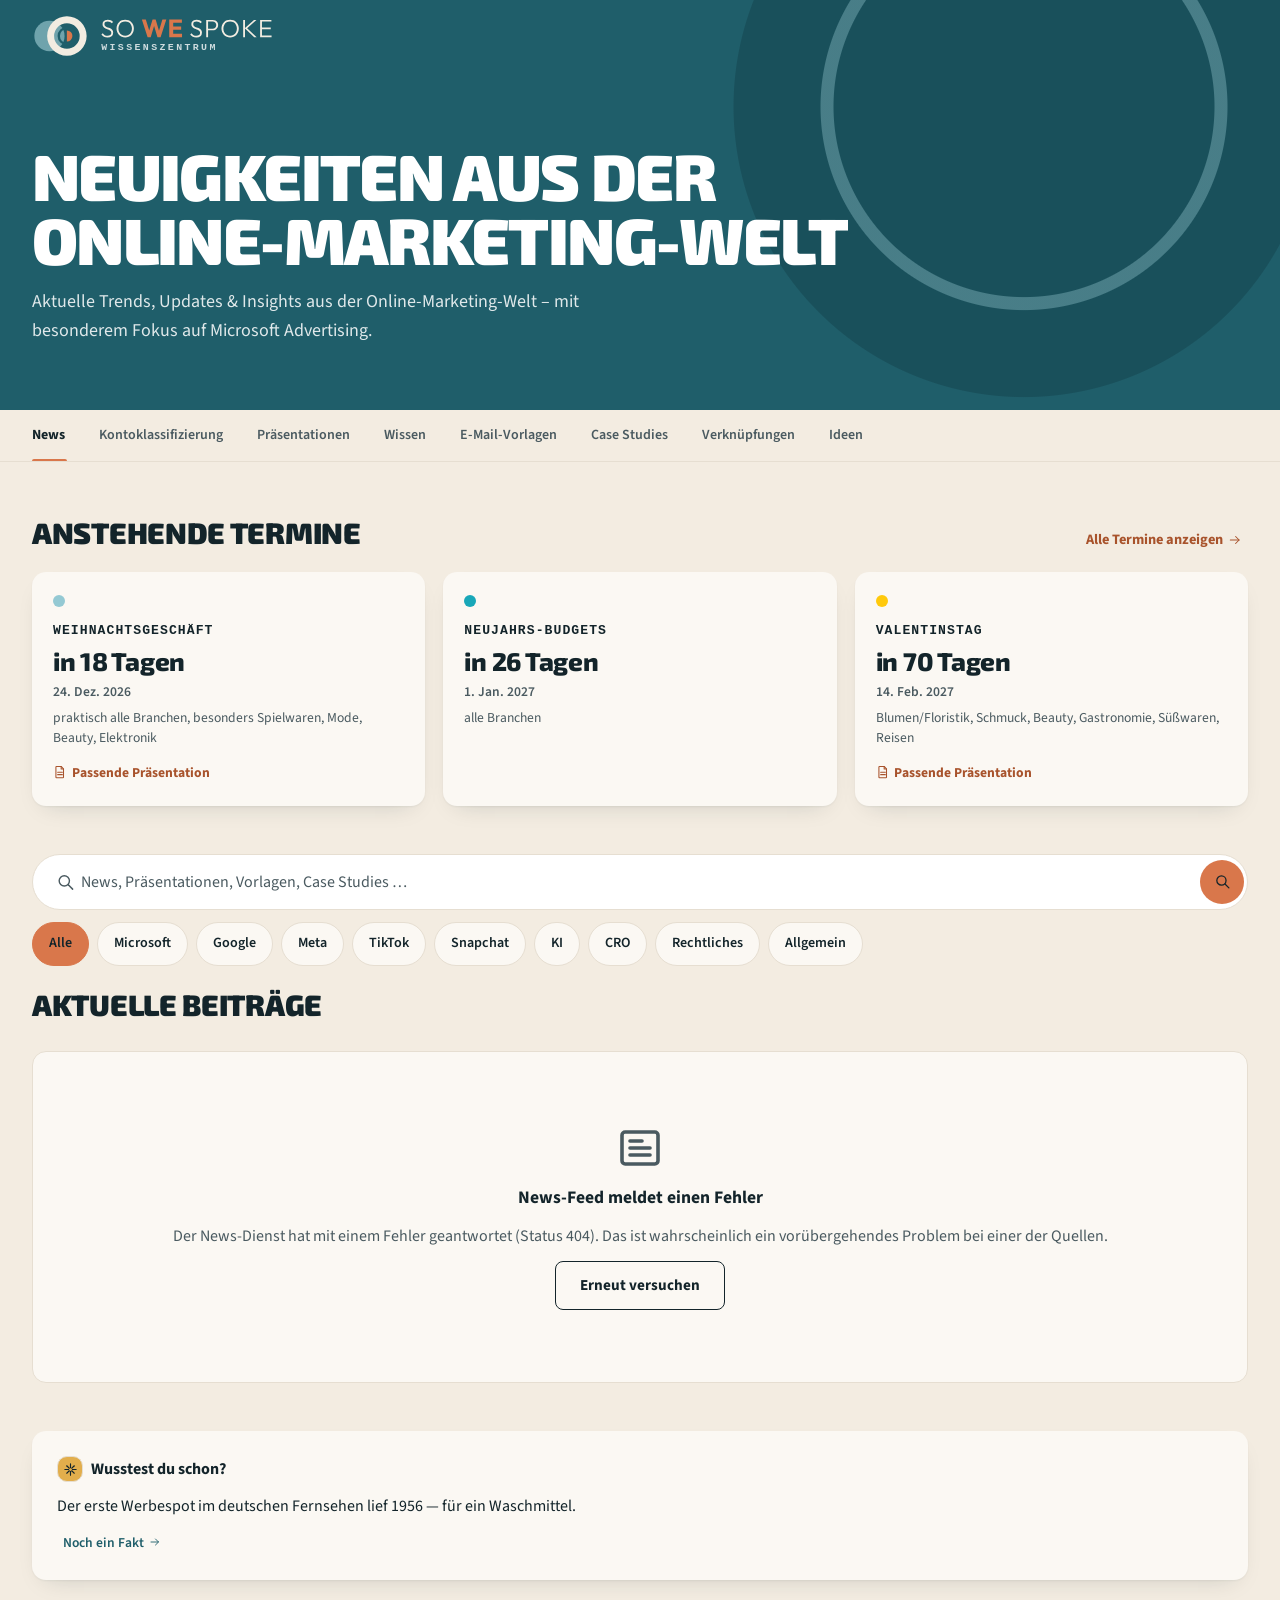
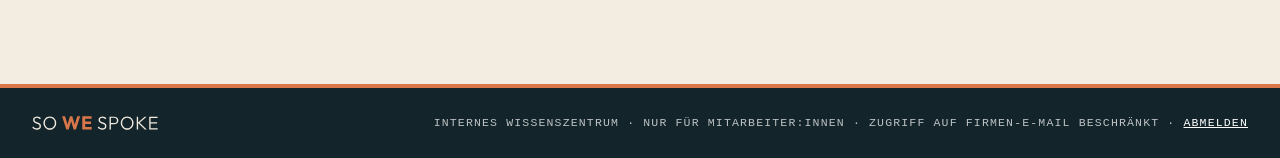
==== index.html @ 71aef180 "Präsentation: Holiday Ready (Webinar 27.10.2026, DACH/EMEA) Co-Authored-By: Claude Opus 5.5 <noreply" ====
<!doctype html>
<html lang="de">
<head>
<meta charset="utf-8" />
<meta name="viewport" content="width=device-width, initial-scale=1" />
<title>Sowespoke — Wissenszentrum</title>
<meta name="description" content="Internes Wissenszentrum für Online-Marketing-News, Microsoft-Präsentationen und E-Mail-Vorlagen." />
<meta name="robots" content="noindex, nofollow" />
<link rel="icon" type="image/svg+xml" href="assets/brand/favicon.svg" />
<link rel="apple-touch-icon" href="assets/brand/apple-touch-icon.png" />
<!-- ?v= erzwingt nach jedem Deploy frische CSS/JS-Dateien im Browser (2026-10-06); bei Änderungen hochzählen -->
<link rel="stylesheet" href="tokens.css?v=20261105-3" />
<link rel="stylesheet" href="assets/fonts/fonts.css?v=20261105-3" />
<link rel="stylesheet" href="styles.css?v=20261105-3" />
</head>
<body>

<a class="skip-link" href="#view">Zum Inhalt springen</a>

<header class="topbar">
  <div class="topbar__inner">
  <a class="topbar__brand" href="#/" aria-label="Sowespoke Wissenszentrum, zur Startseite">
    <!-- Neues Sowespoke-Logo (2026-11-05): Zeichen + Schriftzug, hell für das Petrol-Band -->
    <img class="topbar__mark" src="assets/brand/sowespoke-zeichen.svg" alt="" />
    <span class="topbar__wordmark">
      <img class="topbar__logo" src="assets/brand/sowespoke-schriftzug.svg" alt="So We Spoke" />
      <span class="topbar__title">Wissenszentrum</span>
    </span>
  </a>
  <div class="rail__profile topbar__profile" id="rail-profile"></div>
  </div>
</header>

<!-- SWS 2.0 (2026-10-06): waagerechte Bereichsnavigation wie die Unterleiste
     auf support-tiers.sws-alliance.com — ersetzt die linke Sidebar, damit der
     Inhalt mittig auf einer Spalte steht. Klassen bleiben rail__nav*, weil
     app.js (Icons, aktiver Punkt, Admin-Link, Untermenü) daran hängt. -->
<div class="subnav">
  <div class="subnav__inner">
    <!-- Menü gruppiert (2026-10-07): Hauptpunkte oben, Unterpunkte von
         "Wissen" und "E-Mail-Vorlagen" erscheinen als zweite Zeile
         (.subnav__children, von app.js renderNavChildren gefüllt). -->
    <nav class="rail__nav" aria-label="Hauptnavigation">
      <a href="#/" data-nav="news" aria-label="News" title="News"><span class="rail__nav-icon"></span><span class="rail__nav-label">News</span></a>
      <a href="#/kontoklassifizierung" data-nav="konditionen" aria-label="Kontoklassifizierung" title="Kontoklassifizierung"><span class="rail__nav-icon"></span><span class="rail__nav-label">Kontoklassifizierung</span></a>
      <a href="#/praesentationen" data-nav="praesentationen" aria-label="Präsentationen" title="Präsentationen"><span class="rail__nav-icon"></span><span class="rail__nav-label">Präsentationen</span></a>
      <a href="#/anleitungen" data-nav="wissen" aria-label="Wissen" title="Wissen"><span class="rail__nav-icon"></span><span class="rail__nav-label">Wissen</span></a>
      <a href="#/vorlagen" data-nav="vorlagen" aria-label="E-Mail-Vorlagen" title="E-Mail-Vorlagen"><span class="rail__nav-icon"></span><span class="rail__nav-label">E-Mail-Vorlagen</span></a>
      <a href="#/case-studies" data-nav="case-studies" aria-label="Case Studies" title="Case Studies"><span class="rail__nav-icon"></span><span class="rail__nav-label">Case Studies</span></a>
      <a href="#/microsoft-ads-kontopruefung" data-nav="microsoft-ads-kontopruefung" aria-label="Verknüpfungen" title="Verknüpfungen"><span class="rail__nav-icon"></span><span class="rail__nav-label">Verknüpfungen</span></a>
      <a href="#/ideen" data-nav="ideen" aria-label="Ideen" title="Ideen"><span class="rail__nav-icon"></span><span class="rail__nav-label">Ideen</span></a>
      <!-- Tickets vorerst ausgeblendet (2026-10-06); Seite #/tickets bleibt erreichbar. -->
      <a href="#/tickets" data-nav="tickets" aria-label="Tickets" title="Tickets" hidden><span class="rail__nav-icon"></span><span class="rail__nav-label">Tickets</span></a>
      <!-- Nur für Admins, per JS eingeblendet (rail-profile-IIFE). -->
      <a href="#/nutzer" data-nav="nutzer" aria-label="Nutzung" title="Nutzung" hidden><span class="rail__nav-icon"></span><span class="rail__nav-label">Nutzung</span></a>
    </nav>
    <nav class="subnav__children" id="subnav-children" aria-label="Unterbereiche" hidden></nav>
  </div>
</div>

<div class="shell">

  <div class="shell__main">
    <div class="page-bg" aria-hidden="true"></div>
    <main id="view" class="view" tabindex="-1"></main>
    <footer class="site-footer">
      <img class="site-footer__logo" src="assets/brand/sowespoke-schriftzug.svg" alt="So We Spoke" />
      <p>Internes Wissenszentrum · nur für Mitarbeiter:innen · Zugriff auf Firmen-E-Mail beschränkt · <a href="#" id="logout-link">Abmelden</a></p>
    </footer>
  </div>
</div>

<div id="mascot-root"></div>

<!-- Selbst gehostet (kein CDN, siehe CLAUDE.md-Prinzip), MIT-lizenziert.
     Nur für die Performance-Chart-Karte auf Case-Study-Detailseiten
     gebraucht, deshalb erst kurz vor app.js statt bei den Datendateien. -->
<script src="assets/vendor/chart.umd.min.js"></script>
<script src="data.js?v=20261105-3"></script>
<script src="presentations-data.js?v=20261105-3"></script>
<script src="case-studies-data.js?v=20261105-3"></script>
<script src="tickets-data.js?v=20261105-3"></script>
<script src="microsoft-requests-data.js?v=20261105-3"></script>
<script src="konditionen-data.js?v=20261105-3"></script>
<script src="calendar-events.js?v=20261105-3"></script>
<script src="fun-facts.js?v=20261105-3"></script>
<script src="kb-guides-data.js?v=20261105-3"></script>
<script src="icons.js?v=20261105-3"></script>
<script src="app.js?v=20261105-3"></script>
</body>
</html>
---- tokens.css ----
/* ==========================================================================
   Sowespoke — Marken-Tokens (Primitiv-Ebene, einziger Ort mit Hex-Literalen)

   SWS-2.0-Umstellung (2026-10-06): Quelle sind jetzt die CSS-Variablen der
   neuen SWS-Alliance-Plattform (https://partners.sws-alliance.com, live
   ausgelieferte Stylesheet-Datei, Variablen --magenta, --petrol, --gold,
   --ink, --mist, --line usw.) und das Deck "SWS 2.0 – Weil Wachstum
   gemeinsam mehr Spaß macht" (content/). Die Token-NAMEN dieser Datei
   bleiben bewusst gleich (--c-pink-500, --c-turquoise …), damit
   styles.css nicht umbenannt werden muss — nur die Werte folgen der
   neuen Marke. Hinter jedem Wert steht der Name der Quell-Variable.

   Einzige zulässige Ausnahme von "kein Hex außerhalb dieser Datei": die
   exportierte E-Mail-Signatur in app.js (renderMailGen → copyRichBtn),
   die im Gmail-Compose-Fenster ohne unser CSS läuft.
   ========================================================================== */

:root {
  /* -- Verifizierte Marken-Primitive (Live-Site-Presets) ----------------- */
  --c-pink-500:   #D40360; /* SWS --magenta */
  --c-yellow-500: #FFC000; /* SWS --gold */
  --c-green-500:  #18A7B8; /* SWS --tier-growth (Name "green" historisch) */
  --c-green-200:  #B1C5A4; /* --wp--preset--color--accent-4 */
  --c-ink:        #1A1E22; /* SWS --ink */
  --c-ink-60:     #4B5560; /* SWS --ink-soft */
  --c-ink-30:     #8A939C; /* SWS --faint */
  --c-paper:      #F4F8F9; /* SWS --mist (Seitengrund) */
  --c-surface:    #FFFFFF; /* SWS --paper */
  --c-turquoise:  #0092B0; /* SWS --petrol */
  --c-pink-700:   #9E0249; /* SWS --magenta-dark */
  --c-orange:     #FBAE40; /* SWS --orange */
  --c-muted:      #66707B; /* SWS --muted */
  --c-shadow:     #0F2832; /* Basis der SWS-Schatten (--shadow*, #0f2832 mit Alpha) */

  /* -- Abgeleitet, nicht als eigener Live-Preset bestätigt --------------- */
  /* green-500 erreicht auf Weiß nur ~3.6:1 Kontrast (< AA 4.5:1) — für
     Fließtext/Links um 20% abgedunkelt, exakt nach demselben Muster wie
     die bisherige --teal-text-Lösung. */
  --c-green-700:  #0D7C8A; /* SWS --tier-growth-ink */
  /* Dunkleres Gelb ausschließlich für Halbton-Textur-Punkte auf gelben
     Flächen (Schattierung, keine eigenständige Akzentfarbe). */
  --c-yellow-700: #C98A00;
  /* --c-yellow-700 selbst reicht als Text auf Weiß nicht (~2.9:1) — für
     Gelb-als-Fließtext (Kritik-Fund 2026-08-11, Tickets-Seite: "In
     Bearbeitung"/"Mittel" bei ~1.5:1 praktisch unlesbar) eine zweite,
     deutlich dunklere Stufe nach demselben Muster wie --c-green-700,
     ca. 5.3:1 auf Weiß. */
  --c-yellow-800: #856700;
  /* --c-turquoise (#00A6B2) selbst erreicht auf Weiß nur ~3.0:1 — zu wenig
     für Text/Initialen (Avatare), reicht aber für Flächen/Icons (3:1).
     Um 25% abgedunkelt nach demselben Muster wie --c-green-700 (~5.1:1 auf
     Weiß, rechnerisch abgeleitet, nicht als eigener Preset bestätigt). */
  --c-turquoise-700: #00697F; /* SWS --petrol-dark */
  /* Helle Tint-Varianten für großflächige, sehr dezente Farbwolken
     (page-bg-Hintergrundebene) — auf der Live-Seite nicht als eigener
     Preset vorhanden, daher rechnerisch aus dem verifizierten 500er-Wert
     abgeleitet (Mix mit Weiß), nicht selbst bestätigt. */
  --c-pink-100:   color-mix(in srgb, var(--c-pink-500) 15%, white);
  --c-yellow-100: color-mix(in srgb, var(--c-yellow-500) 20%, white);

  /* -- Interne UI-Tokens (aus dem bestehenden Projekt übernommen, KEINE
     Marken-Werte der Live-Site — Kategorie-/Status-Farben und Tint-Flächen
     dieses internen Tools, unverändert relozierte Werte) -------------- */
  --c-line:          #E3EAEC; /* SWS --line */
  /* Etwas dunklerer Ton speziell für gestrichelte Innentrenner in Karten
     (SoWeSpike-Spezifikation B8.5, 2026-09-07) — --c-line selbst bleibt für
     durchgezogene Ränder/Trennlinien reserviert, dieser Ton ist bewusst
     eine eigene, dunklere Stufe nur für den gestrichelten Fall. */
  --c-line-dashed:   #D6E0E3; /* SWS --line-strong */
  --c-pink-tint:     #FDE6F1;
  --c-green-tint:    #E3F2F5; /* helle Fläche aus SWS --tier-core #94c9d3 */
  --c-success:       #146B3A;
  --c-success-tint:  #DCF1E3;
  --c-warning:       #7A4A00;
  --c-warning-tint:  #FFF3D6;
  --c-cat-ai:        #5B3FB0;
  --c-cat-bid:       #146B3A;
  --c-cat-target:    #A5341A;
  --c-cat-creative:  #8F5C08;
  --c-cat-tracking:  #185F8C;

  /* -- Konturen/Schatten (SWS 2.0, 2026-10-06) ---------------------------
     Löst die Comic-Skala (2px/1.5px Ink-Kontur, harter Versatzschatten)
     ab. Namen bleiben, Werte folgen der SWS-Plattform: Haarlinien in
     --line statt schwarzer Konturen, weiche Schatten mit Versatz+Blur
     (SWS --shadow-card / --shadow-raised / --shadow). */
  --border-card: 1px solid var(--c-line);
  --border-tile: 1px solid var(--c-line-dashed);
  --shadow-comic:   0 1px 2px color-mix(in srgb, var(--c-shadow) 6%, transparent), 0 10px 26px color-mix(in srgb, var(--c-shadow) 5%, transparent);
  --shadow-comic-l: 0 18px 40px -18px color-mix(in srgb, var(--c-shadow) 28%, transparent);

  /* Markenverlauf + Ringmotiv (Login-Hero der SWS-Plattform, Deck-Titelfolien) */
  --grad-brand: linear-gradient(135deg, var(--c-pink-700) 0%, var(--c-pink-500) 42%, var(--c-turquoise) 100%);
  --radius-lg: 22px;
  /* Band der App-Seiten = SWS .st-hero (Petrol führt, Magenta rechts) */
  --grad-band: linear-gradient(135deg, var(--c-turquoise-700) 0%, var(--c-turquoise) 48%, var(--c-pink-500) 100%);
  --c-gold-soft:  #FFC90B; /* SWS --tier-strategic */
  --c-core:       #94C9D3; /* SWS --tier-core */

  /* -- SWS Tool Factory (2026-11-05, Nutzer-Screenshots Dashboard/Roadmap/
     Profil der Tool Factory). Werte aus den Screenshots abgelesen, nicht aus
     einem ausgelieferten Stylesheet verifiziert. Verwendet in der letzten
     Schicht von styles.css ("Tool-Factory-Stil"). ----------------------- */
  --c-tf-petrol:      #1F5E6A; /* Kopfband, Icon-Kacheln, "Open"-Buttons */
  --c-tf-petrol-deep: #19505B; /* großer Kreis im Band, Hover */
  --c-tf-petrol-tint: #E2ECEC; /* helle Petrol-Fläche (aktive Unterpunkte, Badges) */
  --c-tf-cream:       #F3ECE1; /* Seitengrund */
  --c-tf-card:        #FBF8F3; /* Kartenfläche */
  --c-tf-line:        #E6DED1; /* Haarlinien auf Creme */
  --c-tf-ink:         #13242A; /* Text, Fußzeile, dunkle Flächen */
  --c-tf-ink-60:      #4A5A60; /* Nebentext */
  /* Orange seit 2026-11-05 aus dem neuen Sowespoke-Logo ("WE", Halbkreis im
     Zeichen: #D9774B), ersetzt das aus dem Screenshot abgelesene #EF6A2E. */
  --c-tf-orange:      #D9774B; /* Flächen, Linien, große Schrift; auf Hell nur mit dunkler Schrift */
  --c-tf-orange-ink:  #A8532C; /* Orange als Fließtext auf Creme/Karte (~5:1) bzw. Fläche mit weißer Schrift */
  --c-tf-orange-tint: #FBEDE4; /* orange-ink darauf 4.7:1 */
  --c-tf-orange-light: #F2A983; /* Orange als Schrift auf Petrol (3.8:1, nur große Titel) */
  --c-tf-ring:        #6FA3AC; /* heller Petrol-Ton aus dem Logo-Zeichen */
  --c-tf-gold:        #E2AE4C; /* Linie unter aktivem Menüpunkt, Fußzeilen-Kante */
  --c-tf-gold-tint:   #F8EBCD;
}
---- assets/fonts/fonts.css ----
@font-face {
  font-family: "Source Sans 3";
  font-style: normal;
  font-weight: 200 900;
  font-display: swap;
  src: url("SourceSans3-Variable.woff2") format("woff2");
}

@font-face {
  font-family: "Exo 2";
  font-style: normal;
  font-weight: 100 900;
  font-display: swap;
  src: url("Exo2-Variable.woff2") format("woff2");
}
---- styles.css ----
/* ==========================================================================
   Sowespoke — internes Wissenszentrum
   Struktur angelehnt an ein ruhiges Editorial-Layout (Icon-Sidebar, Listen,
   Tabs, schlanke Seitenkarte). Marke: Magenta/Petrol/Gelb aus den echten
   Sowespoke-Präsentationen, sparsam dosiert — kein Flächenmuster, keine
   dicken Konturen. Siehe DESIGN.md für die volle Begründung.
   ========================================================================== */

:root {
  /* -- Farbe -------------------------------------------------------- */
  /* Marken-Token-Umstellung (2026-08-10) — Rohwerte kommen jetzt aus
     tokens.css (verifiziert von der echten Live-Seite sowespoke.com, siehe
     dort für Belege/Quellen). Diese Zeilen sind bewusst nur noch Aliase auf
     var(--c-*), damit keine Komponente in diesem File umgeschrieben werden
     muss — sie nutzen weiterhin die kurzen Rollen-Namen. */
  --ink: var(--c-ink);
  --ink-soft: var(--c-ink-60);
  --paper: var(--c-paper);
  --paper-raised: var(--c-surface);
  --line: var(--c-line);

  --accent: var(--c-pink-500);   /* Marken-Magenta/-Pink — einzige starke Akzentfarbe */
  --accent-tint: var(--c-pink-tint);
  --on-accent: var(--c-surface);

  --yellow: var(--c-yellow-500);
  --on-yellow: var(--ink); /* auf Gelb ausnahmslos dunkler Text, nie Weiß */
  --yellow-text: var(--c-yellow-800); /* dunklere Variante nur für Gelb als Fließtext (z. B. Status-/Prioritäts-Labels) — --yellow selbst bleibt für Flächen/Icons (nur 3:1 nötig) */
  /* Helle Gelb-Fläche, Pendant zu --accent-tint/--teal-tint (SoWeSpike-
     Spezifikation B2.3, 2026-09-07: Nav-Hover-Fläche). */
  --yellow-tint: var(--c-yellow-100);

  --teal: var(--c-green-500); /* Name "teal" historisch, Farbe ist jetzt das verifizierte Marken-Grün */
  --on-teal: var(--c-surface);
  --teal-text: var(--c-green-700); /* dunklere Variante nur für Fließtext/Links — WCAG-AA-sicher auf Weiß; --teal bleibt für Rahmen/Icons (nur 3:1 nötig) */

  /* Echtes Türkis (2026-08-14) — nicht zu verwechseln mit --teal oben, das
     trotz seines Namens Marken-Grün ist (historisch benannt, siehe dessen
     Kommentar). --turquoise ist die tatsächlich türkise Farbe aus dem
     Logo-Icon (tokens.css: --c-turquoise, Herkunft/Verifizierung dort). */
  --turquoise: var(--c-turquoise);
  --on-turquoise: var(--c-surface);
  --turquoise-text: var(--c-turquoise-700); /* dunklere Variante für weißen Text auf Türkis-Fläche (z. B. Avatare) — --turquoise selbst nur für Flächen/Icons (3:1 reicht) */

  --cat-ai: var(--c-cat-ai);
  --cat-bid: var(--c-cat-bid);
  --cat-target: var(--c-cat-target);
  --cat-creative: var(--c-cat-creative);
  --cat-tracking: var(--c-cat-tracking);

  --success: var(--c-success);
  --success-tint: var(--c-success-tint);
  --teal-tint: var(--c-green-tint); /* helle Grün-Fläche, Pendant zu --accent-tint */
  --warning: var(--c-warning);
  --warning-tint: var(--c-warning-tint);

  /* Semantische Alias-Tokens (Brief 2026-08-07) — zeigen auf dieselben
     Werte wie oben, damit Komponenten wahlweise die kurzen Marken-Namen
     oder die semantischen Rollen-Namen nutzen; keine zweite Palette. */
  --brand-primary: var(--accent);
  --brand-secondary: var(--teal);
  --brand-accent: var(--yellow);
  --background: var(--paper);
  --surface: var(--paper-raised);
  --surface-secondary: var(--paper);
  --text-primary: var(--ink);
  --text-secondary: var(--ink-soft);
  --border: var(--line);
  --hover: var(--paper);

  /* -- Typografie ----------------------------------------------------- */
  /* Neo Sans Pro (echte Headline-Schrift der Live-Seite) ist ein
     kommerzielles Monotype-Font — die Live-Seite hostet eigene, für sie
     lizenzierte Dateien, dieses Projekt hat dafür keine eigene Lizenz.
     Fallback auf Exo 2 (Google Fonts, SIL OFL, frei), Entscheidung siehe
     DESIGN.md-Eintrag "Marken-Token-Umstellung" (2026-08-10). Open Sans ist
     die echte, frei lizenzierte Fließtext-/UI-Schrift der Live-Seite. */
  --font-display: "Exo 2", "Segoe UI", system-ui, sans-serif;
  --font-body: "Source Sans 3", "Segoe UI", system-ui, sans-serif; /* SWS 2.0 (2026-10-06): Fließtextschrift der SWS-Plattform, löst Open Sans ab */

  /* -- Abstand / Radius / Schatten --------------------------------------- */
  --space-1: 0.25rem;
  --space-2: 0.5rem;
  --space-3: 0.75rem;
  --space-4: 1rem;
  --space-5: 1.5rem;
  --space-6: 2rem;
  --space-7: 3rem;
  --space-8: 4.5rem;

  --radius: 14px;
  --radius-sm: 10px;
  --radius-xs: 4px;
  --shadow: 0 1px 2px color-mix(in srgb, var(--c-ink) 4%, transparent), 0 8px 20px -10px color-mix(in srgb, var(--c-ink) 12%, transparent);
  --shadow-hover: 0 4px 10px color-mix(in srgb, var(--c-ink) 6%, transparent), 0 14px 28px -12px color-mix(in srgb, var(--c-ink) 16%, transparent);
}

/* -- Reset ----------------------------------------------------------- */
* { box-sizing: border-box; }
/* overflow-x:hidden lebt bewusst NUR auf html, nicht zusätzlich auf body
   (2026-09-02, echter Bug: Profil-Widget verschwand beim Scrollen der
   Hauptseite komplett aus dem Bild). Grund: setzt man overflow-x auf einer
   Achse und lässt die andere auf "visible", macht der Browser diese Achse
   automatisch zu "auto" (CSS-Spezifikations-Eigenheit) — mit der Regel auf
   BEIDEN Elementen bekamen html UND body je ein eigenes overflow-y:auto.
   body wurde dadurch zu einem eigenen (nie tatsächlich scrollenden)
   Scroll-Container, an dem ".rail"s position:sticky sich verankerte, obwohl
   die echte Seite auf html scrollte — die Sidebar folgte dem Scrollen
   dadurch überhaupt nicht mehr. Mit der Regel nur auf html gibt es nur noch
   einen echten Scroll-Container, sticky verankert sich korrekt daran. */
html { -webkit-text-size-adjust: 100%; overflow-x: hidden; }
body {
  margin: 0;
  color: var(--ink);
  font-family: var(--font-body);
  font-size: 16px;
  line-height: 1.55;
  -webkit-font-smoothing: antialiased;
}
/* Kurskorrektur (2026-08-07, spät): Korkwand-Hintergrund komplett entfernt
   (explizit nicht mehr gewünscht) — flaches, warmes Off-White für die
   gesamte Content-Fläche. Sitzt auf .shell__main (voller Flex-Bereich),
   NICHT auf .view (das per max-width auf lesbare Breite begrenzt ist) —
   sonst bleibt auf sehr breiten Screens ein weißer Streifen stehen. */
.shell__main {
  background-color: var(--paper);
}
img, svg { display: block; max-width: 100%; }
a { color: inherit; }
button { font: inherit; color: inherit; background: none; border: none; cursor: pointer; }
h1, h2, h3, p { margin: 0; }
ul { margin: 0; padding: 0; list-style: none; }
mark {
  /* Farbiger Text + Unterstreichung statt Pillen-Hintergrund (Mockup-
     Referenz 2026-08-07) — text-decoration statt Pseudo-Element, damit
     die Linie auch bei mehrzeilig umbrechenden Headlines korrekt pro
     Zeile mitläuft. */
  background: none;
  color: var(--accent);
  /* SWS 2.0 (2026-10-06): hervorgehobene Wörter nur in Magenta, ohne
     wellige Comic-Unterstreichung — wie "We built a team." im Deck. */
  text-decoration: none;
}

/* Gelb statt Magenta (SoWeSpike-Spezifikation B8.3/B10.1, 2026-09-07) —
   Tastatur-Fokus ist einer der sechs erlaubten Gelb-Einsätze, nicht länger
   Magenta. */
:focus-visible {
  outline: 3px solid var(--turquoise); /* SWS --focus: Petrol (2026-10-06) */
  outline-offset: 2px;
  border-radius: 4px;
}
.view:focus-visible { outline: none; }

.skip-link {
  position: absolute;
  top: -100%;
  left: var(--space-4);
  z-index: 100;
  background: var(--accent);
  color: var(--on-accent);
  font-weight: 700;
  padding: var(--space-3) var(--space-5);
  border-radius: var(--radius-sm);
  text-decoration: none;
  transition: top 150ms ease;
}
.skip-link:focus { top: var(--space-4); }

/* -- Shell / Sidebar --------------------------------------------------- */
.shell {
  display: flex;
  min-height: calc(100vh - var(--topbar-h));
  min-height: calc(100dvh - var(--topbar-h));
}
/* Weiße Kopfleiste (SWS 2.0, 2026-10-06, Nutzer-Wahl) — wie die Leiste der
   SWS-Plattform: Logo, Trennstrich, Bereichsname. Ersetzt die Logo-Kachel
   in der Sidebar. */
:root { --topbar-h: 60px; }
.topbar {
  position: sticky;
  top: 0;
  z-index: 30;
  height: var(--topbar-h);
  display: flex;
  align-items: center;
  padding-inline: var(--space-6);
  background: var(--c-surface);
  border-bottom: var(--border-card);
}
.topbar__brand { display: flex; align-items: center; gap: var(--space-4); text-decoration: none; color: var(--ink-soft); }
.topbar__logo { height: 34px; width: auto; }
.topbar__title {
  padding-left: var(--space-4);
  border-left: 1px solid var(--line);
  font-weight: 600;
  font-size: 0.95rem;
  line-height: 1.6;
}
.rail__logo { display: none; }

/* Beschriftete Sidebar (2026-08-07-Mockup) statt Icon-only-Leiste — nur
   für tatsächlich existierende Seiten, keine erfundenen Menüpunkte. Auf
   Mobile fällt sie zurück auf die schmale Icon-only-Form (s. Media Query). */
.rail {
  flex: none;
  width: 236px;
  display: flex;
  flex-direction: column;
  align-items: stretch;
  gap: var(--space-6);
  padding: var(--space-6) var(--space-4) var(--space-4);
  background: var(--paper-raised);
  /* Sidebar-Kante (SoWeSpike-Spezifikation B8.5, 2026-09-07) — Karten-Stufe
     der Konturstärken-Skala, siehe --border-card in tokens.css. */
  border-right: var(--border-card);
  position: sticky;
  top: var(--topbar-h);
  height: calc(100vh - var(--topbar-h));
  height: calc(100dvh - var(--topbar-h));
}
/* Logo-Badge (2026-09-04, Nutzer-Wunsch: "Logo im Menü auch in Magenta-
   Rahmen, weißes Logo benutzen") — Magenta-Fläche + Ink-Rahmen statt der
   vorherigen schlichten Trennlinie unter dem Logo, passend zur restlichen
   Comic-Panel-Sprache (Fläche = Farbe, Kontur = Ink). Braucht zwingend die
   weiße Logo-Variante (logo-sowespoke-vertical-white.png, aus der
   Original-Datei per Canvas-Alpha-Recolor erzeugt) — die farbige Original-
   Version (Türkis/Magenta auf Transparent) wäre auf Magenta unlesbar. */
.rail__logo {
  padding: var(--space-3) var(--space-4);
  margin-bottom: var(--space-1);
  width: auto;
  align-self: center;
  display: flex;
  justify-content: center;
  background: var(--grad-brand);
  box-shadow: var(--shadow-comic);
  border-radius: var(--radius);

}
.rail__logo img {
  width: 40px;
  height: 52px;
  object-fit: contain;
}
.rail__nav {
  display: flex;
  flex-direction: column;
  gap: var(--space-3);
  /* Nur die Nav-Liste scrollt intern (2026-09-02, Nutzer-Feedback per
     Screenshot: Profil-Widget verschwand beim Scrollen der ganzen Leiste
     nach unten aus dem Blick). Vorher hatte ".rail" selbst overflow-y:auto
     — bei kurzem Viewport oder aufgeklapptem Vorlagen-Untermenü wanderte
     dadurch auch das Profil unten aus dem sichtbaren Bereich. Jetzt bleiben
     Logo und Profil fix, nur die Links dazwischen scrollen. */
  flex: 1 1 auto;
  min-height: 0;
  overflow-y: auto;
}
.rail__nav a {
  position: relative;
  display: flex;
  align-items: center;
  gap: var(--space-3);
  width: 100%;
  height: 44px;
  padding: 0 var(--space-3);
  border-radius: var(--radius-sm);
  color: var(--ink-soft);
  font-size: 0.92rem;
  font-weight: 600;
  /* Bug-Fund (SoWeSpike-Spezifikation B1.2, 2026-09-07): kein Rahmenwerk
     hatte die Browser-Standard-Unterstreichung je zurückgesetzt — bei der
     Bildkompression von Screenshots kaum sichtbar, im echten Browser aber
     durchgehend aktiv. Unterstreichung bleibt ausschließlich dem
     Fließtext-Link vorbehalten (siehe .article-list li, Präsentationstext). */
  text-decoration: none;
  /* padding-left bewusst NICHT animiert (Layout-Eigenschaft, Detector-Fund) —
     der Wechsel passiert beim Routenwechsel, nicht als Hover-Effekt, braucht
     also keine Übergangsanimation. */
  transition: background-color 150ms ease, color 150ms ease;
}
.rail__nav-icon { flex: none; display: flex; }
.rail__nav-icon svg { width: 20px; height: 20px; }
.rail__nav-label { white-space: nowrap; overflow: hidden; text-overflow: ellipsis; }
/* Admin-only Nav-Link (2026-08-14, Nutzungsübersicht) wird per hidden-
   Attribut ein-/ausgeblendet — .rail__nav a setzt display:flex, ohne diese
   Zeile bliebe er trotz hidden sichtbar (gleicher Cascade-Fallstrick wie
   mehrfach am selben Tag bei .mailgen__field/.btn/.mailgen__gmail-send-row
   dokumentiert, hier präventiv vor dem ersten Einsatz behoben). */
.rail__nav a[hidden] { display: none; }
/* Hover-/Aktiv-Zustände (SoWeSpike-Spezifikation B2.3/B2.4, 2026-09-07) —
   Hover jetzt Gelb statt neutralem Papier-Ton, Aktiv jetzt mit 1,5px
   schwarzen Linien oben/unten + Blitz-Indikator statt schlichtem Balken
   (derselbe Pfad wie ICONS.flash, als Maske statt eigenem <svg>-Element,
   damit am Markup in app.js nichts geändert werden muss). */
.rail__nav a:hover { background: var(--c-paper); color: var(--ink); }
.rail__nav a[aria-current="page"] {
  background: var(--accent-tint);
  color: var(--accent);
  font-weight: 700;
  padding-left: calc(var(--space-3) + 17px);
}
.rail__nav a[aria-current="page"]::before {
  /* Blitz-Form statt schlichtem Balken — zusätzlicher Indikator neben der
     Farbe bleibt (Brief: "Do NOT rely only on color"). */
  content: "";
  position: absolute;
  left: var(--space-2);
  top: 50%;
  transform: translateY(-50%);
  width: 11px;
  height: 26px;
  background-color: var(--accent);
  mask-image: url("data:image/svg+xml,%3Csvg xmlns='http://www.w3.org/2000/svg' viewBox='0 0 24 24'%3E%3Cpath d='M12 0c.8 7 5 11.2 12 12-7 .8-11.2 5-12 12-.8-7-5-11.2-12-12 7-.8 11.2-5 12-12z'/%3E%3C/svg%3E");
  mask-size: contain;
  mask-repeat: no-repeat;
  mask-position: center;
  -webkit-mask-image: url("data:image/svg+xml,%3Csvg xmlns='http://www.w3.org/2000/svg' viewBox='0 0 24 24'%3E%3Cpath d='M12 0c.8 7 5 11.2 12 12-7 .8-11.2 5-12 12-.8-7-5-11.2-12-12 7-.8 11.2-5 12-12z'/%3E%3C/svg%3E");
  -webkit-mask-size: contain;
  -webkit-mask-repeat: no-repeat;
  -webkit-mask-position: center;
}

/* Aufklappbares Untermenü (2026-08-14) — .rail__nav-group-link erbt die
   Basis-Optik über den ".rail__nav a"-Nachfahren-Selektor oben automatisch
   mit, hier nur das Gruppen-Layout selbst (Link+Toggle nebeneinander,
   Untermenü als eigene Zeile darunter — flex-wrap statt Zusatz-Markup). */
.rail__nav-group { display: flex; flex-wrap: wrap; align-items: center; }
/* .rail__nav a { width: 100%; } hat höhere Spezifität (Element+Klasse)
   als eine einzelne Klasse — erster Versuch mit nur ".rail__nav-group-link"
   wurde deshalb überschrieben und ist trotzdem auf 100% geblieben (beim
   Testen selbst aufgefallen). ".rail__nav a.rail__nav-group-link" gleicht
   die Spezifität an, sonst beansprucht der Link die volle Gruppenbreite
   und der Toggle-Button rutscht auf eine neue Zeile statt daneben zu sitzen. */
.rail__nav a.rail__nav-group-link { flex: 1 1 auto; width: auto; min-width: 0; }
.rail__nav-toggle {
  flex: none;
  width: 32px;
  height: 32px;
  display: flex;
  align-items: center;
  justify-content: center;
  color: var(--ink-soft);
  border-radius: 50%;
  transition: background-color 150ms ease, color 150ms ease;
}
.rail__nav-toggle:hover { background: var(--paper); color: var(--ink); }
.rail__nav-toggle svg { width: 14px; height: 14px; transition: transform 200ms ease; }
.rail__nav-toggle[aria-expanded="true"] svg { transform: rotate(90deg); }
.rail__nav-sub {
  flex-basis: 100%;
  display: none;
  flex-direction: column;
  gap: var(--space-2);
  padding-left: var(--space-5);
  margin-top: var(--space-2);
}
.rail__nav-sub.is-expanded { display: flex; }
.rail__nav-sub a { height: 38px; font-size: 0.86rem; }
.rail__nav-sub a .rail__nav-icon svg { width: 16px; height: 16px; }

/* Profil-Bereich unten in der Sidebar (Referenz-Mockup) — nur E-Mail
   bekannt (Google liefert kein Name/Foto/Rolle), daher Avatar-Kreis mit
   Anfangsbuchstabe statt erfundenem Foto. Leer, bis /api/auth/me antwortet. */
.rail__profile {
  margin-top: auto;
  padding-top: var(--space-4);
  border-top: 1px solid var(--line);
  display: flex;
  align-items: center;
  gap: var(--space-2);
  min-height: 24px;
}
.rail__profile-avatar {
  flex: none;
  width: 32px;
  height: 32px;
  border-radius: 50%;
  background: var(--accent);
  color: var(--on-accent);
  display: flex;
  align-items: center;
  justify-content: center;
  font-weight: 700;
  font-size: 0.85rem;
}
.rail__profile-info {
  flex: 1;
  min-width: 0;
  display: flex;
  flex-direction: column;
  font-size: 0.78rem;
  line-height: 1.3;
}
.rail__profile-info strong {
  font-size: 0.78rem;
  font-weight: 600;
  overflow: hidden;
  text-overflow: ellipsis;
  white-space: nowrap;
}
.rail__profile-info span { color: var(--ink-soft); }
.rail__profile-chevron { flex: none; color: var(--ink-soft); transform: rotate(90deg); }
.rail__profile-chevron svg { width: 13px; height: 13px; }

.shell__main {
  flex: 1;
  min-width: 0;
  display: flex;
  flex-direction: column;
  /* Containing Block UND eigener Stacking-Context für .page-bg
     (position:absolute; z-index:-1, siehe unten) — position:relative
     allein erzeugt noch keinen neuen Stacking-Context (CSS2.1 Anhang E),
     dadurch würde das negative z-index von .page-bg hier "entweichen"
     und in einem weiter oben liegenden Kontext gegen fremde Geschwister
     (z. B. die position:sticky-Sidebar) verrechnet — Fund per
     Screenshot-Selbsttest: selbst 100%-deckendes Rot/Blau blieb komplett
     unsichtbar, bis dieses z-index ergänzt wurde. */
  position: relative;
  z-index: 0;
}

/* Seitenweite Hintergrundebene (2026-08-10) — löst die frühere Hero-Box
   ab (eigene Fläche/Rahmen/Schatten, siehe .hero-Kommentar). Rein
   dekorativ, erstes Kind von .shell__main, scrollt mit dem Content
   (KEIN position:fixed) und liegt hinter #view (z-index:-1). Randlos bis
   an die Sidebar und den rechten Fensterrand, da .shell__main selbst
   schon exakt diese Breite hat (kein zusätzlicher Gutter nötig). */
.page-bg {
  /* SWS 2.0 Band (Audit 2026-10-06, nach support-tiers.sws-alliance.com):
     randloser Verlaufsbalken mit HARTER Unterkante statt Auslauf ins Mist
     — der weiche Auslauf wirkte verwaschen und ließ Überschriften auf
     rosa Dunst stehen. --stage-h setzt app.js (syncStage) auf die
     Unterkante von Hero bzw. Detail-Titel, --stage-pad ist der Abstand
     darunter bis zur Kante. */
  position: absolute;
  inset-inline: 0;
  top: 0;
  height: calc(var(--stage-h, 0px) + var(--stage-pad));
  z-index: -1;
  pointer-events: none;
  overflow: hidden;
  background-color: var(--c-pink-500);
  background-image:
    radial-gradient(120% 140% at 78% 8%, rgba(255, 255, 255, 0.16), transparent 55%),
    radial-gradient(90% 90% at 12% 100%, color-mix(in srgb, var(--c-shadow) 18%, transparent), transparent 60%),
    var(--grad-band);
  display: none;
}
/* Ringe als eigene Ebene, nur rechts, zur Mitte hin ausgeblendet */
.page-bg::after {
  content: "";
  position: absolute;
  inset: 0;
  background: repeating-radial-gradient(circle at 82% 42%, rgba(255, 255, 255, 0.14) 0 1px, transparent 1.5px 36px);
  mask-image: radial-gradient(circle at 82% 42%, black 0%, transparent 62%);
  -webkit-mask-image: radial-gradient(circle at 82% 42%, black 0%, transparent 62%);
}
.shell__main.has-stage .page-bg { display: block; }
/* Texte, die direkt auf der Bühne stehen (Detailseiten ohne Hero) */
.has-stage .back-link,
.has-stage .back-link:hover,
.has-stage .detail > h1,
.has-stage .detail__meta .detail__date { color: var(--c-surface); }
.has-stage .back-link { opacity: 0.9; }
.has-stage .back-link:hover { opacity: 1; }
/* Nutzer:innen, die reduzierte Transparenz/Effekte bevorzugen: nur die
   flache Papier-Fläche, keine Farbwolken/kein Punktraster. */
@media (prefers-reduced-transparency: reduce) {
  .page-bg { background-image: var(--grad-brand); }
  .page-bg::after { display: none; } /* nur Verlauf, ohne Ringe/Lichter */
}

/* -- Layout ------------------------------------------------------------ */
.view {
  flex: 1;
  width: 100%;
  /* Fluid statt gestuft (2026-08-10, Master-Prompt Abschnitt 2 — "größtes
     Problem": toter Bereich rechts auf breiten Screens). Gemessener Fund
     per Screenshot-Selbsttest: bei 2560px blieben 916px/35.8 % der
     Viewport-Breite ungenutzt leer (bei 1920px bereits 14.4 %, an der
     eigenen 15 %-Grenze) — der feste Sprung bei genau 90rem sprang zudem
     abrupt von 68rem auf 88rem statt gleichmäßig mitzuwachsen. Ein
     einzelner clamp() ersetzt beide Fixwerte: wächst stetig mit der
     Viewport-Breite. Deckel bei 130rem (2080px) verhindert unangenehm
     lange Zeilen — greift rechnerisch erst ab ca. 2870px Viewport-Breite
     (4K/5K), bis dahin rein fluid über die vw-Formel, kalibriert auf < 15 %
     Leerraum bei 2560px (Master-Prompt-Vorgabe). Unterhalb der alten
     68rem-Marke ohne Wirkung, da width:100% den tatsächlichen Platz
     sowieso begrenzt. */
  max-width: clamp(68rem, 44rem + 48vw, 130rem);
  padding: var(--space-7) var(--space-6) var(--space-6);
}
@media (min-width: 90rem) {
  .layout-2col { grid-template-columns: minmax(0, 1fr) 23rem; }
  .hero__intro { max-width: 40rem; }
}

.site-footer {
  text-align: center;
  padding: var(--space-5);
  color: var(--ink-soft);
  font-size: 0.85rem;
}

/* -- Hero ---------------------------------------------------------- */
/* 2026-08-07 (Brief): Illustration schwebte vorher absolut positioniert
   frei im Raum und überlappte teils die Suche. Jetzt ein normales
   Flex-Kind, begrenzt in der Größe, unterstützt die Headline statt sie
   zu dominieren. Suche+Filter sind in .toolbar ausgelagert (Punkt 11). */
.hero {
  /* Comic-Panel-Redesign (2026-09-04, Nutzer-Mockup, Umfang "ganze Seite"):
     der Hero ist wieder eine echte Fläche — solides Magenta, dicke schwarze
     Kontur, Halbton-Punktmuster, weißer Text. Löst die 2026-08-10-Änderung
     ab, die den Hero bewusst zu einem randlosen Content-Container ohne
     eigene Fläche gemacht hatte (Begründung damals: .page-bg übernimmt die
     Textur seitenweit) — das neue Mockup verlangt ausdrücklich eine
     eigenständige, umrandete Panel-Fläche pro Hero statt einer diffusen
     Hintergrundebene. .page-bg bleibt für den Rest der Seite unverändert. */
  position: relative;
  overflow: hidden;
  display: flex;
  align-items: center;
  justify-content: space-between;
  gap: var(--space-7);
  flex-wrap: wrap;
  margin-bottom: var(--space-6);
  padding: var(--space-6) var(--space-6);
  /* SWS 2.0 (2026-10-06): Hero hat keine eigene Fläche mehr — er steht
     direkt auf der Verlaufs-Bühne (.page-bg), wie Text auf den Deck-Titelfolien. */
  background: none;
  border: 0;
  border-radius: 0;
  /* Schatten-Hierarchie (SoWeSpike-Spezifikation B8.4, 2026-09-07) — genau
     zwei Elemente site-weit tragen noch einen Schatten, als Werkzeug für
     Hierarchie statt Dekoration. Ebene 1 (härtester/größter Versatz) ist
     ausschließlich der Hero; jede andere Karte/jedes Panel hat jetzt gar
     keinen Schatten mehr. */
  box-shadow: none;
  color: var(--on-accent);
}
/* Halbton-Punktmuster, dieselbe Technik wie .page-bg (radial-gradient-
   Punktraster), hier hell auf Magenta statt dunkel auf Papier — auf ein
   Pseudo-Element statt direkt auf .hero, damit .hero__scene/.hero__intro
   in einem eigenen Stacking-Kontext sauber darüber liegen. */
.hero::before { content: none; } /* Ringe liegen jetzt auf .page-bg */
.hero > * { position: relative; z-index: 1; }
.hero, .hero--compact, .hero--connected { padding-inline: 0; }
/* Hervorhebung auf dem Verlauf: Magenta-auf-Magenta wäre unsichtbar —
   Weiß mit gerader Gold-Linie (SWS --gold), keine Wellenlinie. */
.hero mark {
  color: inherit;
  text-decoration: underline;
  text-decoration-color: var(--yellow);
  text-decoration-thickness: 0.09em;
  text-underline-offset: 0.14em;
}
/* Hero-Motiv: vierzackiger Stern im Ringsystem (Deck "SO WE SCALE"). Die
   Sterne funkeln einmal beim Laden, danach Ruhe; ohne Bewegung bei
   prefers-reduced-motion. */
.hero-spark__main { transform-origin: 120px 120px; animation: spark-in 900ms cubic-bezier(0.16, 1, 0.3, 1) both; }
.hero-spark__mini { transform-box: fill-box; transform-origin: center; animation: spark-in 700ms 250ms cubic-bezier(0.16, 1, 0.3, 1) both; }
@keyframes spark-in { from { opacity: 0; transform: scale(0.4) rotate(-30deg); } to { opacity: 1; transform: none; } }
@media (prefers-reduced-motion: reduce) { .hero-spark__main, .hero-spark__mini { animation: none; } }
.hero__illustration {
  position: relative;
  flex: none;
  /* Größe (2026-08-13, Nutzer-Vorgabe anhand des echten Megafon-Fotos):
     ca. 25% größer als die vorherige 250×254-Fassung. */
  width: 312px;
  height: 316px;
  pointer-events: none;
}
/* Neue, vom Nutzer gelieferte Illustration (2026-09-04, hero-megafon-v2.png)
   — flache Comic-Zeichnung statt des vorherigen Fotos, deshalb ohne die
   für das Foto gedachte Rotation/Verschiebung; sitzt bereits passend
   ausgerichtet im Bild. */
.hero__illustration svg { width: 100%; height: 100%; overflow: visible; }
.hero__illustration img {
  width: 100%;
  height: 100%;
  object-fit: contain;
}
.hero--compact { margin-bottom: var(--space-5); padding: var(--space-5); }
.hero--compact .hero__illustration { width: 210px; height: 213px; }

/* Verbundene Hero-Komposition (News-Seite, Kurskorrektur 2026-08-07):
   Sprechblase + Illustration wurden vorher als eigene Flex-Geschwister mit
   .hero (justify-content:space-between) über die volle Breite verteilt —
   dadurch wirkte die Bubble wie ein freistehendes Mittelelement und das
   Megafon wie an den Rand gedrängt. .hero__scene bündelt beide zu EINER
   Einheit, .hero--connected rückt Intro+Szene enger zusammen statt sie
   über die ganze Hero-Breite zu verteilen. Nur News nutzt diesen Modifier —
   andere Seiten behalten das bestehende Layout unverändert. */
.hero--connected {
  justify-content: flex-start;
  gap: var(--space-6);
  /* Vertikal gestrafft (P0-Fund 2026-08-10, weiter verdichtet 2026-09-02
     nach Mockup-Vorlage: "Suchleiste kürzer") — weniger Padding/Margin,
     damit Hero+Toolbar zusammen nicht mehr den ganzen ersten Bildschirm
     füllen. Eigene, in sich geschlossene Illustrationsgröße statt der
     .hero--compact-Kombination — zwei gestapelte Modifier-Klassen mit
     überschneidenden Eigenschaften hätten sich sonst rein über die
     Deklarationsreihenfolge gegenseitig überschrieben, kein robustes
     Muster (siehe DESIGN.md, wiederholt gefundene Spezifitätsfallen
     dieser Art in dieser Session). */
  padding: var(--space-4) var(--space-6);
  margin-bottom: var(--space-3);
}
/* Sprechblase entfernt + Megafon größer/schräg gestellt (2026-09-04,
   Nutzer-Feedback zum Comic-Panel-Redesign: "Sprechblase erstmal weg,
   Megafon größer, ein bisschen schräg, anders platziert"). Rotation +
   Versatz statt reiner Größenänderung, damit die Illustration wie
   hingeworfen/dynamisch wirkt statt nur größer zu sein. */
/* Weiter nach rechts gerückt (2026-09-07, Nutzer-Screenshot: "nicht gut
   platziert, ein bisschen nach rechts") — bei flex-start blieb rechts vom
   Megafon sichtbar Leerraum bis zum Hero-Rand, translateX von 4px auf 32px
   angehoben, um diesen Freiraum zu nutzen statt ihn ungenutzt zu lassen. */
.hero--connected .hero__illustration { width: 240px; height: 240px; transform: translateX(24px); }
/* Die vorherigen ::before/::after-Farbwolken (Teal-/Accent-Tint-Kreise)
   sind entfallen — dieselbe Funktion (weiche, großflächige Farbwolken)
   übernimmt jetzt .page-bg für die ganze Seite statt pro Hero-Instanz. */

/* .hero__eyebrow entfernt (2026-08-14) — die kleinen Eyebrow-Tags über den
   Hero-Headlines wurden site-weit aus dem Markup entfernt (Nutzer-Feedback:
   "auf allen seiten die kleineboxen bei den überschriften löschen"). */

/* .hero__scene/.hero__bubble (2026-09-04): Markup-Nutzung entfernt
   (Nutzer-Wunsch, "Sprechblase erstmal weg") — Regeln bleiben stehen,
   falls die Sprechblase später mit neuem Maskottchen-Material
   zurückkommt, sind aber aktuell ungenutzt. */
.hero__scene { position: relative; flex: none; display: flex; align-items: center; gap: 0; }
.hero__scene .hero__bubble { margin-right: -14px; z-index: 2; }
.hero__scene .hero__illustration { z-index: 1; }
/* "Live Updates"-Sticker + Stern-Doodle entfernt (2026-08-14, Nutzer-
   Feedback per Screenshot-Annotation: beide wirkten neben der jetzt
   fotorealistischen Megafon-Illustration "nicht wie eine große Ganze").
   Stern saß an .hero__intro::before, also site-weit auf jedem Hero, nicht
   nur News — bewusst konsequent überall entfernt statt nur auf einer
   Seite, sonst wäre die Uneinheitlichkeit nur verschoben worden. */
.hero__intro { position: relative; flex: 1 1 26rem; max-width: 38rem; animation: hero-in 420ms cubic-bezier(0.16, 1, 0.3, 1) both; }

/* Comic-Sprechblase als echtes HTML-Element statt SVG-Text (lesbar bei
   jeder Größe) — sitzt zwischen Intro-Text und Megafon-Illustration. */
.hero__bubble {
  position: relative;
  flex: none;
  max-width: 175px;
  background: var(--c-surface);
  color: var(--ink);
  border: var(--border-card);
  border-radius: var(--radius);
  padding: var(--space-3) var(--space-4);
  font-size: 0.92rem;
  font-weight: 700;
  line-height: 1.32;

  animation: hero-in 420ms cubic-bezier(0.16, 1, 0.3, 1) 80ms both;
}
.hero__bubble::after {
  content: "";
  position: absolute;
  right: -14px;
  top: 50%;
  transform: translateY(-50%);
  width: 0;
  height: 0;
  border-style: solid;
  border-width: 8px 0 8px 14px;
  border-color: transparent transparent transparent var(--ink);
}
.hero__bubble::before {
  content: "";
  position: absolute;
  right: -8.5px;
  top: 50%;
  transform: translateY(-50%);
  width: 0;
  height: 0;
  z-index: 1;
  border-style: solid;
  border-width: 6px 0 6px 10px;
  border-color: transparent transparent transparent var(--c-surface);
}

.hero__intro h1 {
  font-family: var(--font-display);
  font-weight: 800; /* SWS-Überschriften: Exo 2 ExtraBold */
  /* Verkleinert (Screenshot-Selbsttest 2026-08-10, kritischer P0-Fund:
     bei 4.2rem/2-zeiliger Headline war auf 1440×900 UND 390×844 kein
     einziger Artikel ohne Scrollen sichtbar — widerspricht dem
     Kernprinzip "schneller Zugriff". Deckel von 4.2rem auf 2.75rem. */
  font-size: clamp(2rem, 1.3rem + 2vw, 2.6rem);
  line-height: 1.1;
  letter-spacing: -0.015em;
  text-wrap: balance;
}
@keyframes hero-in {
  from { opacity: 0; transform: translateY(10px); }
  to { opacity: 1; transform: translateY(0); }
}
.hero__intro p {
  margin-top: var(--space-3);
  /* Weiß statt Grau (2026-09-04, Comic-Panel-Redesign) — der Fließtext
     steht jetzt auf solidem Magenta, --ink-soft (Grau) hätte darauf kaum
     noch Kontrast. Leicht transparentes Weiß statt reinem Weiß, damit sich
     Überschrift (voller Kontrast) und Absatztext optisch unterscheiden. */
  color: color-mix(in srgb, var(--on-accent) 88%, transparent);
  font-size: 1rem;
  max-width: 44ch;
}
/* <mark> ist site-weit magenta-auf-hell (siehe Basis-Regel oben) — auf dem
   jetzt selbst magenta-gefüllten Hero wäre das unsichtbar. Weißer Text +
   gelbe Wellenlinie statt magenta, wie im Nutzer-Mockup. */
.hero mark {
  color: var(--on-accent);
  text-decoration-color: var(--yellow);
}

/* -- Toolbar: Suche (volle Breite) + Filter-Chips darunter (Brief) ------- */
.toolbar {
  display: flex;
  flex-direction: column;
  gap: var(--space-3);
  margin-bottom: var(--space-4);
}
.toolbar .tabs { margin-bottom: 0; }
/* .toolbar__label entfernt (SoWeSpike-Spezifikation B4.1, 2026-09-07,
   "der Platzhalter trägt die Information allein") — auf allen fünf Seiten
   mit Toolbar-Suche entfernt (News + die vier "Was möchtest du finden?"-
   Instanzen), nicht nur bei der im Dokument genannten News-Suche, da
   dieselbe Redundanz überall gleich vorlag. */

/* -- Suche --------------------------------------------------------------- */
.search {
  position: relative;
  width: 100%;
}
.search input {
  width: 100%;
  font-family: var(--font-body);
  font-size: 1rem;
  /* Rechts Platz für den runden Such-Button lassen. */
  padding: var(--space-4) 4rem var(--space-4) var(--space-7);
  /* Comic-Panel-Redesign (2026-09-04) — siehe .side-card-Kommentar. */
  border: var(--border-card);
  border-radius: 999px;
  background: var(--paper-raised);
  color: var(--ink);

}
.search input::placeholder { color: var(--ink-soft); }
/* Bug-Fund (Nutzer-Screenshot 2026-08-10): ">" statt Nachfahren-Selektor
   — sonst trifft diese Regel auch das SVG im .search__submit-Button (der
   liegt ebenfalls unter .search), das dadurch Position UND Farbe des
   linken Präfix-Icons erbte statt zentriert/weiß im rosa Kreis zu sitzen. */
.search > svg {
  position: absolute;
  left: var(--space-5);
  top: 50%;
  transform: translateY(-50%);
  width: 19px;
  height: 19px;
  color: var(--ink-soft);
  pointer-events: none;
}
.search__submit {
  position: absolute;
  right: 4px;
  top: 50%;
  transform: translateY(-50%);
  width: 44px;
  height: 44px;
  display: flex;
  align-items: center;
  justify-content: center;
  border-radius: 50%;
  background: var(--accent);
  color: var(--on-accent);
  transition: transform 150ms ease, box-shadow 150ms ease;
}
.search__submit svg { width: 17px; height: 17px; }
.search__submit:hover { transform: translateY(-50%) scale(1.06); box-shadow: var(--shadow-hover); }

/* Inline-Ergebnis-Dropdown (2026-09-07, Nutzer-Wunsch: direkt ins
   Suchfeld eintippen statt in ein Vollbild-Fenster umgeleitet zu werden)
   — reuse von .cmdk-result/.cmdk-empty (siehe dort) für die einzelnen
   Zeilen, nur der äußere Rahmen ist neu: ein am Suchfeld verankertes
   Dropdown statt ein Vollbild-Overlay. */
.search-dropdown {
  position: absolute;
  top: calc(100% + var(--space-2));
  left: 0;
  right: 0;
  z-index: 45;
  background: var(--surface);
  border: var(--border-card);
  border-radius: var(--radius);
  box-shadow: var(--shadow-hover);
  max-height: 22rem;
  overflow-y: auto;
  padding: var(--space-2);
}
.search-dropdown[hidden] { display: none; }

/* -- Filter-Chips (Kurskorrektur 2026-08-07: Pills statt Underline-Tabs) */
.tabs {
  display: flex;
  gap: var(--space-2);
  overflow-x: auto;
  scrollbar-width: thin;
}
.tabs__item {
  flex: none;
  display: inline-flex;
  align-items: center;
  /* min-height statt nur Padding (UX-Pro-Audit 2026-08-11): 44px-
     Touch-Target-Minimum unabhängig von Font-Metriken garantiert, vorher
     landete die Pille bei ~40px. */
  min-height: 44px;
  padding: var(--space-2) var(--space-4);
  font-size: 0.88rem;
  font-weight: 500;
  /* Nur der aktive Filter soll kräftig wirken (Brief 2026-08-07) — inaktive
     Pills bewusst mit gedämpfter Textfarbe/dünnerem Gewicht. */
  color: var(--ink-soft);
  background: var(--paper-raised);
  /* Comic-Panel-Redesign (2026-09-04) — siehe .side-card-Kommentar. */
  border: var(--border-tile);
  border-radius: 999px;
  white-space: nowrap;
  transition: background-color 150ms ease, color 150ms ease;
}
.tabs__item:hover { color: var(--ink); }
.tabs__item.is-active { color: var(--on-accent); background: var(--accent); font-weight: 600; }
/* Zähler-Badge pro Tab (2026-08-11, delight-Fund: Anzahl pro Status auf
   einen Blick statt erst in den Stat-Kacheln nachschauen zu müssen) —
   inline statt gestapelt wie im Referenz-Beispiel, damit die bestehende
   44px-Pillenform auf allen anderen Tab-Leisten (News/Case Studies/…)
   unangetastet bleibt; nur Tickets übergibt diese Markup-Ergänzung. */
.tabs__item-count {
  display: inline-flex;
  align-items: center;
  justify-content: center;
  min-width: 20px;
  height: 20px;
  padding: 0 5px;
  margin-left: 0.5em;
  border-radius: 999px;
  font-size: 0.72rem;
  font-weight: 700;
  background: var(--paper);
  color: var(--ink-soft);
  /* SoWeSpike-Spezifikation B4.4/B10.5, 2026-09-07: Ziffern in Chips mit
     tabular-nums, damit die Chip-Breite beim Wechsel der Zahl nicht
     zittert. */
  font-variant-numeric: tabular-nums;
}
.tabs__item.is-active .tabs__item-count { background: var(--c-surface); color: var(--accent); }

/* -- Zweispalten-Layout --------------------------------------------------- */
.layout-2col {
  display: grid;
  grid-template-columns: minmax(0, 1fr) 20rem;
  gap: var(--space-7);
  align-items: start;
}
@media (max-width: 60rem) {
  .layout-2col { grid-template-columns: minmax(0, 1fr); }
}

/* News-Seite (2026-09-02): Hero+Toolbar+Feed als linke Grid-Spalte, damit
   .side-rail auf Höhe des Hero startet statt erst unter der Toolbar. */
.news-layout__main { min-width: 0; }

.feed__title {
  /* Klare Editorial-Überschrift statt Tesafilm-Pille — sah wie ein
     schwebender Button aus (Brief 2026-08-07, Punkt 12). */
  display: flex;
  align-items: center;
  gap: 0.6em;
  font-size: 1.2rem;
  font-weight: 700;
  margin-bottom: var(--space-5);
}
.feed__title--icon::before { display: none; }
.feed__title__count {
  font-size: 0.78rem;
  font-weight: 600;
  color: var(--accent);
  background: var(--accent-tint);
  padding: 0.25em 0.7em;
  border-radius: 999px;
}
.feed__title__icon {
  display: flex;
  align-items: center;
  justify-content: center;
  width: 28px;
  height: 28px;
  border-radius: var(--radius-sm);
  color: var(--c-surface);
  flex: none;
}
.feed__title__icon svg { width: 15px; height: 15px; }

.feed__notice {
  display: flex;
  align-items: center;
  gap: var(--space-2);
  font-size: 0.86rem;
  font-weight: 600;
  color: var(--warning);
  background: var(--warning-tint);
  padding: var(--space-3) var(--space-4);
  border-radius: var(--radius-sm);
  margin-bottom: var(--space-4);
}
.feed__notice svg { width: 14px; height: 14px; flex: none; }
/* Echter Systemstatus statt der bisherigen Marketing-Tagline im Hero
   (Kritik-Fund 2026-08-10) — zeigt, dass der Feed tatsächlich frisch ist,
   ruhig und beiläufig, kein Hervorheben. */
.feed__updated {
  display: flex;
  align-items: center;
  gap: var(--space-2);
  font-size: 0.8rem;
  color: var(--ink-soft);
  margin: calc(-1 * var(--space-3)) 0 var(--space-4);
}
.feed__updated svg { width: 13px; height: 13px; flex: none; color: var(--success); }
.feed__divider {
  grid-column: 1 / -1;
  font-size: 0.8rem;
  font-weight: 700;
  color: var(--ink-soft);
  text-transform: uppercase;
  letter-spacing: 0.04em;
  padding: var(--space-4) var(--space-1) var(--space-2);
}

/* -- Artikel-Liste: Karten-Raster --------------------------------------
   2026-08-07 (Nutzer-Brief nach Live-Test): das erste Case-Wall-Konzept
   (starke Rotation, Reißnagel auf jeder Karte) wirkte "messy" statt
   "handgemacht", und die Pins hatten keine erkennbare Bedeutung. Zurück
   zu geraden, exakt ausgerichteten Karten mit ruhigem Schatten + Rahmen;
   die Korkwand (.shell__main) bleibt als Atmosphäre im Hintergrund, ohne
   dass jede einzelne Karte den Pinnwand-Kitsch mitmacht. */
.article-list {
  display: grid;
  /* Größer/luftiger (Brief: "weniger Karten gleichzeitig, dafür bessere
     Lesbarkeit") — vorher 15.5rem, jetzt spürbar breitere Mindestbreite. */
  grid-template-columns: repeat(auto-fill, minmax(19rem, 1fr));
  gap: var(--space-6);
  align-items: stretch;
}
.article-list li:not(.feed__divider) {
  position: relative;
  background: var(--surface);
  /* Comic-Panel-Redesign (2026-09-04) — dicke schwarze Kontur statt des
     dünnen neutralen Rahmens, siehe .side-card-Kommentar. */
  border: var(--border-card);
  border-radius: var(--radius);

  transition: transform 160ms ease, box-shadow 160ms ease;
  height: 100%;
}
.card-badge {
  /* Comic-Sticker-Badge, gezielt eingesetzt (Brief: "nicht auf jeder
     Karte") — wiederverwendet die Sticker-Sprache von .flash (harter
     Versatz-Schatten, Drehung, Ink-Rand). */
  position: absolute;
  top: -10px;
  left: -8px;
  z-index: 2;
  padding: 0.3em 0.7em;
  font-size: 0.74rem;
  font-weight: 800;
  text-transform: uppercase;
  letter-spacing: 0.03em;
  border-radius: 999px;
  border: 0;
  box-shadow: var(--shadow-comic);
}
.card-badge--new { background: var(--accent); color: var(--on-accent); }
/* Erste News-Karte pro Kanal-Ansicht als "Im Fokus"-Karte (2026-09-04,
   Mockup-Vorgabe) — spannt beide Grid-Spalten, dezente Halbton-Ecke wie im
   Hero. NEU-Kennzeichnung nutzt seit B5.4 (s. u.) NICHT mehr .card-badge
   (den gedrehten Sticker, weiterhin für Präsentationen im Einsatz) —
   .row__badge-new stattdessen, s. Kommentar dort. */
.article-list__item--featured {
  grid-column: 1 / -1;
  overflow: hidden;
  /* Ebene 2 der Schatten-Hierarchie (SoWeSpike-Spezifikation B8.4,
     2026-09-07) — der hervorgehobene Beitrag ist eines von genau zwei
     Elementen site-weit, das noch einen Schatten trägt (die Basisregel
     .article-list li hat keinen mehr). */
  box-shadow: var(--shadow-comic);
}
/* Bug-Fund (2026-09-07, Nutzer-Screenshot: Daumen-Bewertungsbuttons gar
   nicht sichtbar) — NICHT spezifitätsbedingt (ein testweises Inline-
   height:auto änderte per Playwright-Check nichts an der berechneten
   Höhe): Grid-Stretch war die eigentliche Ursache. .article-list li hat
   align-items:stretch geerbt (Grid-Default), die Featured-Karte wird
   dadurch auf eine Zeilen-Kreuzgröße gestreckt, die sich zirkulär primär
   an .row (height:100%) orientiert — .row__rate (Daumen-Zeile, ein
   Geschwister-Element NACH .row) ragte dadurch unten aus der bereits
   "fertigen" Kartenhöhe heraus und wurde vom eigenen overflow:hidden
   (Halbton-Maske) abgeschnitten. Die Featured-Karte ist als einziges Item
   in ihrer eigenen Grid-Zeile (grid-column:1/-1) ohnehin nie auf
   Gleichlauf mit Nachbar-Karten angewiesen — align-self:start nimmt sie
   komplett aus dem Stretch-Verfahren heraus, Höhe richtet sich danach rein
   nach dem eigenen Inhalt (.row + .row__rate zusammen). */
.article-list li.article-list__item--featured { height: auto; align-self: start; }
.article-list__item--featured::after {
  content: "";
  position: absolute;
  inset: 0;
  z-index: 0;
  pointer-events: none;
  background: radial-gradient(circle at 100% 0%, color-mix(in srgb, var(--c-pink-500) 12%, transparent) 0, transparent 40%), radial-gradient(circle at 0% 100%, color-mix(in srgb, var(--c-turquoise) 10%, transparent) 0, transparent 35%);
}
.article-list__item--featured .row { position: relative; z-index: 1; }
/* Textgrößen nochmal angehoben + Icon zentriert statt oben ausgerichtet
   (2026-09-07, Nutzer-Screenshot: Text zu klein, Icon oben "nicht in der
   Mitte" — bei align-items:flex-start ragte das große 68px-Icon deutlich
   über die viel schmalere Meta-Zeile hinaus, wirkte gegen die erste Zeile
   verschoben statt zum Textblock zu gehören). */
.article-list__item--featured .row__title { font-size: 1.45rem; }
.article-list__item--featured .row__summary { font-size: 1.08rem; }
/* Eigenes Reihenlayout (Icon neben statt über dem Text) auf Desktop
   entfernt (SoWeSpike-Spezifikation B6.1, 2026-09-07) — hervorgehobene
   Karte teilt jetzt dieselbe Kopfzeile→Titel→Text→Fußzeile-Struktur wie
   jede Grid-Karte, unterscheidet sich nur noch über Schriftgröße
   (s. o.) und größere Icon-Kachel. */
@media (min-width: 768px) {
  .article-list__item--featured .row__thumb { width: 68px; height: 68px; }
  .article-list__item--featured .row__thumb svg { width: 32px; height: 32px; }
  .article-list__item--featured .row__thumb--brand svg { width: 40px; height: 40px; }
  .article-list__item--featured .row__summary { -webkit-line-clamp: 2; }
}
.article-list li:not(.feed__divider):hover, .article-list li:not(.feed__divider):focus-within {
  transform: translateY(-3px);
  box-shadow: var(--shadow-hover);
}
/* .row/.article-list ist ein SEITENÜBERGREIFENDES Komponentenpaar (auch
   Anfragen, Präsentationen, Vorlagen, Case Studies nutzen es unverändert
   mit ihrer bisherigen Meta-oben+Pfeil-unten-Struktur) — die Basisregeln
   hier bleiben deshalb bewusst wie vor der SoWeSpike-Spezifikation. Die
   News-spezifische Kopfzeile→Titel→Text→Fußzeile-Umstrukturierung
   (B5.1/B6.1/B6.2, 2026-09-07, "TITEL STEHT VOR DEN METADATEN") lebt
   stattdessen unten in einem auf .article-list--news verengten Block
   (s. dort), plus den drei ausschließlich von newsRow() erzeugten neuen
   Klassen .row__head/.row__badge-new/.row__head-lang/.row__open, die auf
   keiner anderen Seite vorkommen und deshalb ohne Scoping sicher sind. */
.row {
  display: flex;
  flex-direction: column;
  align-items: flex-start;
  gap: var(--space-2);
  height: 100%;
  /* Einheitlicher 24px-Innenabstand auf allen Seiten (Brief Punkt 15),
     unten etwas mehr Raum für den absolut positionierten Pfeil. */
  padding: var(--space-5) var(--space-5) calc(var(--space-5) + 22px);
  text-decoration: none;
  color: var(--ink);
  position: relative;
}
.row__head { display: flex; align-items: center; gap: var(--space-2); width: 100%; }
.row__thumb {
  flex: none;
  width: 52px;
  height: 52px;
  border-radius: var(--radius-sm);
  display: flex;
  align-items: center;
  justify-content: center;
  color: var(--c-surface);
  /* Sichtbareres Ben-Day-Punktraster — comic-typisches Halbton-Druckmuster,
     vorher zu blass, um als bewusstes Pop-Art-Element erkennbar zu sein. */
  /* SWS 2.0: weicher Glanzverlauf statt Halbtonpunkten */
  background-image: linear-gradient(150deg, rgba(255, 255, 255, 0.28), rgba(255, 255, 255, 0) 60%);
  transition: transform 200ms cubic-bezier(0.34, 1.56, 0.64, 1);
}
.row__thumb svg { width: 24px; height: 24px; position: relative; }
/* Marken-Logo-Variante (2026-09-02) für News-Zeilen mit bekannter Quelle —
   weißer Grund statt Farbfläche+Halbtonraster, damit die eigene Logo-Farbe
   sauber lesbar bleibt statt gegen eine zweite Fläche anzukämpfen. */
.row__thumb--brand { background-color: var(--c-surface); background-image: none; border: 1px solid var(--line); }
.row__thumb--brand svg { width: 30px; height: 30px; }
.row:hover .row__thumb { transform: scale(1.06) rotate(-3deg); }
/* Ersetzt auf der hervorgehobenen Karte den bisherigen doppelten
   "das ist neu/besonders"-Hinweis (B5.4, 2026-09-07: gedrehter
   .card-badge--new-Sticker UND .flash "Im Fokus" nebeneinander waren
   redundant) durch EIN Signal in der neuen Kopfzeile — flach statt
   Sticker, passend zur reduzierten Schatten-/Rahmen-Sprache der
   Spezifikation. Eigenständig von .card-badge (dem gedrehten Sticker mit
   Schatten, weiterhin für Präsentationen im Einsatz, s. dortiger
   Kommentar). */
.row__badge-new {
  display: inline-flex;
  align-items: center;
  flex: none;
  font-weight: 800;
  font-size: 0.7rem;
  text-transform: uppercase;
  letter-spacing: 0.03em;
  color: var(--on-accent);
  background: var(--accent);
  padding: 0.2em 0.6em;
  border-radius: 999px;
}
.row__head-lang { margin-left: auto; flex: none; }
.row__body { flex: 1; min-width: 0; width: 100%; padding-right: var(--space-6); }
/* Textgrößen angehoben (2026-09-04, Nutzer-Feedback: "Text ist zu klein
   für die Kachel") — Titel/Vorschau wirkten in den jetzt dick umrandeten
   Comic-Panel-Karten proportional zu klein für die verfügbare Fläche. */
.row__title {
  font-weight: 700;
  font-size: 1.18rem;
  margin-bottom: var(--space-1);
  /* Max. 2 Zeilen, dann Ellipsis — Karten bleiben gleich hoch, egal wie
     lang der Titel ist (Brief Punkt 15). */
  display: -webkit-box;
  -webkit-line-clamp: 2;
  -webkit-box-orient: vertical;
  overflow: hidden;
}
.row__summary {
  color: var(--ink-soft);
  font-size: 1.02rem;
  line-height: 1.5;
  max-width: 62ch;
  display: -webkit-box;
  -webkit-line-clamp: 3;
  -webkit-box-orient: vertical;
  overflow: hidden;
}
.row__meta {
  display: flex;
  align-items: center;
  gap: var(--space-3);
  font-size: 0.85rem;
  color: var(--ink-soft);
  margin-bottom: var(--space-1);
}
.row__cat { font-weight: 600; }
.row__arrow {
  position: absolute;
  right: var(--space-5);
  bottom: var(--space-5);
  color: var(--ink-soft);
  transition: transform 160ms ease, color 160ms ease;
}
.row__arrow svg { width: 18px; height: 18px; }
/* Nur von newsRow() erzeugt (Fußzeilen-Pendant zu .row__arrow, aber
   inline statt absolut positioniert — B5.3). */
.row__open {
  margin-left: auto;
  flex: none;
  display: inline-flex;
  align-items: center;
  gap: 0.3em;
  font-weight: 600;
  color: var(--ink-soft);
  transition: transform 160ms ease, color 160ms ease;
}
.row__open svg { width: 18px; height: 18px; }
.row:hover .row__title { color: var(--accent); }
.row:hover .row__arrow { color: var(--accent); transform: translateX(3px); }
.row:hover .row__open { color: var(--accent); transform: translateX(3px); }

/* News-spezifische Umstrukturierung (SoWeSpike-Spezifikation B5.1/B6.1/
   B6.2, 2026-09-07): verengt auf die News-Liste (Klasse am <ul> in
   renderNews()), damit Anfragen/Präsentationen/Vorlagen/Case-Studies ihr
   bestehendes Meta-oben+Pfeil-unten-Layout unangetastet behalten.
   .row__meta trägt hier die FUSSZEILE (Datum/Quelle/"Öffnen", per
   margin-top:auto an den Kartenboden gedrückt) statt der Meta-Zeile oben —
   derselbe Klassenname wie überall sonst, nur die Rolle verschiebt sich
   innerhalb dieses Scopes. */
.article-list--news .row {
  padding: var(--space-5);
  min-height: 232px; /* B6.2: gleiche Kartenhöhe unabhängig von Textlänge */
}
/* Bug-Fund (2026-09-07, Nutzer-Screenshot: bei kurzen Artikeln klaffte eine
   auffällige Leerfläche zwischen Text und Fußzeile) — .row__body erbte
   flex:1 aus der seitenübergreifenden Basisregel (dort nötig, damit der
   Text bei den ANDEREN Seiten die Breite neben dem Icon ausfüllt) und
   streckte sich dadurch hier auf die volle verbleibende Kartenhöhe, auch
   wenn Titel+Text viel kürzer waren. margin-top:auto auf .row__meta verstärkte
   denselben Effekt zusätzlich. Fußzeile jetzt mit festem statt an den
   Kartenboden gedrücktem Abstand direkt unter dem Text — bei ungleich
   hohen Karten in derselben Grid-Zeile bleibt die restliche Höhe (aus
   align-items:stretch, B6.2) jetzt unauffällig als Rand UNTER der
   Fußzeile statt als Lücke DAVOR. */
.article-list--news .row__body { padding-right: 0; flex: none; }
.article-list--news .row__meta {
  margin-bottom: 0;
  margin-top: var(--space-4);
  padding-top: var(--space-3);
  width: 100%;
  border-top: 1px dashed var(--c-line-dashed); /* B8.5, s. .side-card__list */
}

.row__rate {
  display: flex;
  align-items: center;
  justify-content: flex-end;
  gap: var(--space-2);
  padding: 0 var(--space-5) var(--space-5);
  margin-top: calc(-1 * var(--space-3));
}
.row__rate-btn {
  display: flex;
  align-items: center;
  justify-content: center;
  width: 44px;
  height: 44px;
  border-radius: var(--radius-sm);
  border: 1px solid var(--line);
  background: var(--paper);
  color: var(--ink-soft);
  transition: background-color 150ms ease, color 150ms ease, border-color 150ms ease;
}
.row__rate-btn svg { width: 17px; height: 17px; }
.row__rate-btn:hover:not(:disabled) { background: var(--paper-raised); color: var(--ink); }
.row__rate-btn.is-voted { background: var(--accent-tint); color: var(--accent); border-color: var(--accent); }
.row__rate-btn:disabled { cursor: default; }
.row__rate-btn:disabled:not(.is-voted) { opacity: 0.4; }
/* Kritik-Fund (P2): Bestätigung war rein visuell (Farbwechsel), kein
   Screenreader-Feedback. Ruhiger Fade statt Feier — eine Bewertung ist
   eine Routine-Handlung, soll sich "sicher angekommen" anfühlen, nicht
   gefeiert werden. */
.row__rate-status {
  font-size: 0.8rem;
  color: var(--ink-soft);
  opacity: 0;
  animation: rate-status-in 200ms ease 60ms both;
}
@keyframes rate-status-in {
  from { opacity: 0; transform: translateY(2px); }
  to { opacity: 1; transform: translateY(0); }
}

/* Kritik-Fund (2026-08-10, P1): 16 dauerhaft aktive Bewertungs-Buttons auf
   8 Karten konkurrierten mit dem eigentlichen Scan-Inhalt, bei jedem
   Besuch erneut. Auf Geräten mit echtem Hover nur bei Hover/Fokus
   einblenden; auf Touch (kein Hover) bleiben sie sichtbar, da dort keine
   Hover-Entdeckung möglich ist. Eine bereits abgegebene Bewertung bleibt
   in jedem Fall sichtbar (Systemstatus geht vor Aufräumen). */
@media (hover: hover) and (pointer: fine) {
  .row__rate {
    opacity: 0;
    transform: translateY(-3px);
    transition: opacity 150ms ease, transform 150ms ease;
  }
  li:hover .row__rate,
  li:focus-within .row__rate,
  .row__rate:has(.is-voted) {
    opacity: 1;
    transform: translateY(0);
  }
}

.flash {
  display: inline-flex;
  align-items: center;
  gap: 0.3em;
  font-weight: 700;
  font-size: 0.76rem;
  color: var(--on-yellow);
  background: var(--yellow);
  padding: 2px var(--space-2);
  border-radius: 999px;
  /* SWS 2.0: flache Gold-Pille (wie "Launch"-Badges im Deck), ohne Sticker-Schatten/Drehung. */
}
.flash svg { width: 12px; height: 12px; }
.flash--muted { background: var(--paper); color: var(--ink-soft); border: 1px solid var(--line); box-shadow: none; transform: none; }

/* -- Seitenkarte --------------------------------------------------------- */
.side-rail { display: flex; flex-direction: column; gap: var(--space-5); }
.side-card {
  position: relative;
  overflow: hidden;
  background: var(--paper-raised);
  border-radius: var(--radius);
  /* Comic-Panel-Redesign (2026-09-04, Nutzer-Mockup): schwarze Kontur statt
     der bisherigen Bunte-Rahmen-Regel (Rahmenfarbe = Komponenten-Typ) —
     siehe DESIGN.md, bewusste Ablösung dieses Prinzips auf ausdrücklichen
     Nutzer-Wunsch ("ganze Seite" im eckigen Comic-Stil). Farbe lebt jetzt in
     Flächen/Akzenten (Illustration, Badges), nicht mehr im Rahmen. */
  border: var(--border-card);

  padding: var(--space-5);
}
/* .side-card--plain (Ausnahme "randlose Anstehende-Termine-Karte") entfernt
   (2026-09-04, Nutzer-Wunsch: "Anstehende Termine soll auch schwarzen
   Rahmen haben") — die Karte nutzt jetzt wieder den normalen .side-card-
   Ink-Rahmen wie jede andere Seitenkarte, keine Ausnahme mehr nötig. */
.side-card__illustration, .info-box__illustration, .mailgen__illustration {
  position: absolute;
  top: 10px;
  right: 10px;
  width: 52px;
  height: 52px;
  pointer-events: none;
}
/* Seit 2026-08-14 echte PNGs statt SVG-Markup (siehe icons.js-Kommentar) —
   Quelldateien sind unterschiedlich beschnitten (Ringe eher breit, Blitz/
   Sterne eher hoch), object-fit:contain verhindert Verzerrung/Beschnitt
   innerhalb des festen 52×52-Rahmens. */
.side-card__illustration svg, .info-box__illustration svg, .mailgen__illustration svg { width: 100%; height: 100%; }
.side-card__illustration img, .info-box__illustration img, .mailgen__illustration img {
  width: 100%;
  height: 100%;
  object-fit: contain;
}
.side-card > *:not(.side-card__illustration) { position: relative; }
.side-card__icon {
  display: flex;
  align-items: center;
  justify-content: center;
  width: 34px;
  height: 34px;
  border-radius: var(--radius-sm);
  color: var(--c-surface);
  margin-bottom: var(--space-3);
}
.side-card__icon svg { width: 17px; height: 17px; }
.side-card h2, .side-card h3 {
  display: flex;
  align-items: center;
  gap: var(--space-2);
  font-size: 1rem;
  font-weight: 700;
  margin-bottom: var(--space-3);
}
/* Gelbe Icon-Kachel im Karten-Kopf (SoWeSpike-Spezifikation B7, 2026-09-07,
   nach Referenz-Mockup umgesetzt) — löst das vorher freistehende, magenta
   eingefärbte 18px-Icon direkt vor der Überschrift ab. Eigene Klasse statt
   Wiederverwendung von .side-card__icon (dem größeren, block-eigenen
   Kachel-Muster für "Passende Präsentation"/Ideen-Karten, mit
   margin-bottom für gestapeltes Icon-über-Text) — hier inline vor dem
   Text, kleiner, immer Gelb statt variabler Akzentfarbe. */
.side-card__head-icon {
  display: flex;
  align-items: center;
  justify-content: center;
  width: 26px;
  height: 26px;
  flex: none;
  border-radius: var(--radius-sm);
  background: var(--yellow);
  border: var(--border-tile);
}
.side-card__head-icon svg { width: 15px; height: 15px; color: var(--ink); }
/* Gestrichelter statt durchgezogener Innentrenner (SoWeSpike-Spezifikation
   B8.5, 2026-09-07, nach Referenz-Mockup) — --c-line-dashed war seit
   Phase 1 als eigener Token für genau diesen Fall definiert, aber noch
   nirgends tatsächlich angewendet; hier die erste echte Verwendung. */
.side-card__list li {
  padding: var(--space-3) 0;
  border-top: 1px dashed var(--c-line-dashed);
}
.side-card__list li:first-child { border-top: none; padding-top: 0; }
.side-card__list strong { display: block; font-size: 0.95rem; margin-bottom: 2px; }
.side-card__list p { color: var(--ink-soft); font-size: 0.88rem; }
.side-card__list li:has(.side-card__recent) { padding: 0; border-top: none; }
.side-card__recent {
  display: block;
  padding: var(--space-3) 0;
  border-top: 1px dashed var(--c-line-dashed);
  text-decoration: none;
  color: inherit;
}
.side-card__list li:first-child .side-card__recent { border-top: none; padding-top: 0; }
.side-card__recent:hover strong { color: var(--accent); }

/* Performance-Chart-Karte (2026-08-14, Case-Study-Detailseite). Hatte
   früher eine eigene türkise Rahmenfarbe (Bunte-Rahmen-Regel) — im Zuge
   des Comic-Panel-Redesigns (2026-09-04) auf dieselbe schwarze Kontur wie
   .side-card umgestellt, kein Sonderfall mehr nötig (keine der drei
   Komponenten hat mehr eine typgebundene Rahmenfarbe). */
.chart-card__head { margin-bottom: var(--space-3); }
.chart-card__hint { font-size: 0.82rem; color: var(--ink-soft); margin-top: var(--space-1); }
.chart-card__tabs { margin-top: var(--space-3); }
/* Zweite Farbe für die zweite gleichzeitig aktive Kennzahl (2026-08-14,
   Zwei-Kennzahlen-Vergleich) — überschreibt die generische
   .tabs__item.is-active-Regel (die dieser Tab-Leiste seit dem Umbau auf
   Toggle-Buttons gar nicht mehr zugewiesen wird) mit zwei eigenen
   Modifier-Klassen, damit am Tab selbst schon erkennbar ist, welche Farbe
   im Chart zu welcher Kennzahl gehört. */
.chart-card__tabs .tabs__item.chart-card__tab--1 { background: var(--accent); border-color: var(--accent); color: var(--on-accent); font-weight: 600; }
.chart-card__tabs .tabs__item.chart-card__tab--2 { background: var(--turquoise); border-color: var(--turquoise); color: var(--on-turquoise); font-weight: 600; }
.chart-card__callouts { display: flex; flex-wrap: wrap; gap: var(--space-2); margin-bottom: var(--space-4); }
.chart-card__callout {
  display: inline-flex;
  align-items: center;
  gap: 0.5em;
  padding: 0.35em 0.9em;
  border-radius: 999px;
  font-size: 0.82rem;
  font-weight: 700;
  color: var(--ink-soft);
  background: var(--paper);
}
/* Kleiner Farbpunkt vor dem Text (2026-08-14) — bindet das Callout optisch
   an seine Linie/seinen Tab, sonst wäre bei zwei gleichzeitig aktiven
   Kennzahlen unklar, welches Callout zu welcher Linie gehört (Farbe allein
   im Text wäre nicht barrierefrei genug, WCAG "color-not-only" — der Text
   selbst nennt die Kennzahl deshalb ohnehin schon beim Namen). */
.chart-card__callout::before {
  content: "";
  width: 8px;
  height: 8px;
  border-radius: 50%;
  background: var(--callout-swatch, var(--ink-soft));
  flex: none;
}
.chart-card__callout--good { color: var(--success); background: var(--success-tint); }
/* Chart.js braucht einen Elternrahmen mit EXPLIZITER Größe (responsive:true
   + maintainAspectRatio:false füllt den Elternrahmen, berechnet daraus aber
   nicht selbst eine Höhe) — ohne festes height hier würde der Canvas auf
   0px kollabieren. */
.chart-card__canvas-wrap { position: relative; height: 220px; }
.chart-card__note {
  display: flex;
  align-items: center;
  gap: 0.5em;
  margin-top: var(--space-4);
  font-size: 0.78rem;
  color: var(--ink-soft);
}
.chart-card__note svg { width: 14px; height: 14px; flex: none; color: var(--turquoise); }

/* Vormals ein Modal (siehe Git-Historie) — jetzt fest Bestandteil der
   Karte (2026-08-14, Nutzer-Wunsch: "nicht als Popup sondern mit
   einbauen"), deckt sich auch mit dem impeccable-Craft-Floor-Ban "A modal
   for a task that needs neither interruption nor protected focus". */
.chart-card__divider { height: 1px; background: var(--line); margin: var(--space-5) 0; }
.chart-card__section-title { font-size: 0.92rem; font-weight: 700; margin-bottom: var(--space-3); }
.chart-card__tiles {
  display: grid;
  grid-template-columns: repeat(auto-fit, minmax(9.5rem, 1fr));
  gap: var(--space-3);
  margin-bottom: var(--space-5);
}
.kpi-tile {
  padding: var(--space-4);
  background: var(--paper);
  border: var(--border-tile);
  border-radius: var(--radius-sm);
}
.kpi-tile__label { display: block; font-size: 0.78rem; font-weight: 700; color: var(--ink-soft); text-transform: uppercase; letter-spacing: 0.03em; margin-bottom: var(--space-2); }
.kpi-tile__value-row { display: flex; align-items: baseline; gap: var(--space-2); flex-wrap: wrap; }
.kpi-tile__value { font-size: 1.15rem; font-weight: 800; }
.kpi-tile__delta { font-size: 0.78rem; font-weight: 700; color: var(--ink-soft); }
.kpi-tile__delta--good { color: var(--success); }
.kpi-tile__delta--bad { color: var(--warning); }
.kpi-tile__hint { display: block; font-size: 0.76rem; color: var(--ink-soft); margin-top: var(--space-1); }
.chart-card__summary {
  padding-top: var(--space-4);
  border-top: 1px solid var(--line);
}
.chart-card__summary-head { display: flex; align-items: center; justify-content: space-between; gap: var(--space-3); margin-bottom: var(--space-2); }
.chart-card__summary-head h3 { font-size: 0.92rem; font-weight: 700; }
.chart-card__summary p { font-size: 0.9rem; line-height: 1.55; color: var(--ink); margin-bottom: var(--space-3); }
@media (max-width: 30rem) {
  .chart-card__tiles { grid-template-columns: repeat(2, minmax(0, 1fr)); }
}

.event-row { display: flex; flex-direction: column; gap: var(--space-2); }
.event-row__top {
  display: flex;
  align-items: center;
  justify-content: space-between;
  gap: var(--space-3);
}
.event-row__branches {
  font-size: 0.8rem;
  color: var(--ink-soft);
}
.event-row__link {
  display: flex;
  align-items: center;
  gap: 0.4em;
  font-size: 0.82rem;
  font-weight: 600;
  color: var(--accent);
  text-decoration: none;
  background: var(--accent-tint);
  padding: var(--space-2) var(--space-3);
  border-radius: var(--radius-sm);
}
.event-row__link svg { width: 14px; height: 14px; flex: none; }
.event-row__link:hover { text-decoration: underline; }
.event-row__days {
  flex: none;
  font-size: 0.8rem;
  font-weight: 700;
  color: var(--accent);
  background: var(--accent-tint);
  padding: 3px var(--space-2);
  border-radius: 999px;
  white-space: nowrap;
}
.card-grid {
  display: grid;
  grid-template-columns: repeat(auto-fill, minmax(18rem, 1fr));
  gap: var(--space-5);
  margin-bottom: var(--space-7);
}
.pre-line { white-space: pre-line; overflow-wrap: anywhere; color: var(--ink-soft); font-size: 0.94rem; }
/* Bug-Fund (Nutzer-Screenshot 2026-08-10): Best-Practices-Karten ohne
   Höhenbegrenzung sprengten das gleichmäßige Karten-Raster. Geklammert auf
   12 Zeilen, Button (nur bei tatsächlicher Kürzung, siehe wireBestPractice
   Cards) hebt die Klammer auf. */
.side-card__body {
  display: -webkit-box;
  -webkit-box-orient: vertical;
  -webkit-line-clamp: 12;
  overflow: hidden;
}
.side-card__body.is-expanded { display: block; overflow: visible; }
.side-card__expand {
  display: inline-flex;
  align-items: center;
  gap: 0.35em;
  margin-top: var(--space-3);
  font-size: 0.85rem;
  font-weight: 600;
  color: var(--accent);
}
.side-card__expand svg { width: 12px; height: 12px; transition: transform 160ms ease; }
.side-card__expand:hover svg { transform: translateX(2px); }

/* -- Leerzustand ----------------------------------------------------- */
/* Rahmen ergänzt (SoWeSpike-Spezifikation B9, 2026-09-07) — der Phase-1-
   Sweep, der den weichen Schein aller Karten/Panels gegen den einheitlichen
   Ink-Rahmen tauschte, hatte diesen Leer-Zustand übersehen: Ergebnis war
   ein randloses, gegenüber Hero/Suchfeld/Tabs sichtbar "unfertig" wirkendes
   Element (Nutzer-unabhängig per Playwright-Screenshot gefunden, nicht nur
   vermutet). */
.empty-state {
  background: var(--paper-raised);
  border-radius: var(--radius);
  border: var(--border-card);
  padding: var(--space-8) var(--space-5);
  text-align: center;
  color: var(--ink-soft);
  display: flex;
  flex-direction: column;
  align-items: center;
  gap: var(--space-3);
}
.empty-state svg { width: 48px; height: 48px; color: var(--ink-soft); }
.empty-state strong { color: var(--ink); font-size: 1.1rem; }

/* -- Detailseite ---------------------------------------------------------- */
.back-link {
  display: inline-flex;
  align-items: center;
  gap: var(--space-2);
  font-weight: 600;
  font-size: 0.92rem;
  text-decoration: none;
  color: var(--ink-soft);
  margin-bottom: var(--space-5);
}
.back-link svg { width: 16px; height: 16px; }
.back-link:hover { color: var(--ink); }

.detail__meta {
  display: flex;
  align-items: center;
  gap: var(--space-3);
  margin-bottom: var(--space-3);
}
.detail__date { color: var(--ink-soft); font-size: 0.85rem; }
.detail h1 {
  font-family: var(--font-display);
  font-weight: 700;
  font-size: clamp(1.6rem, 1.2rem + 1.6vw, 2.25rem);
  margin-bottom: var(--space-6);
}
.detail__body {
  display: grid;
  grid-template-columns: minmax(0, 1fr) minmax(0, 1.15fr);
  gap: var(--space-7);
}
@media (max-width: 60rem) {
  .detail__body { grid-template-columns: minmax(0, 1fr); }
}
.detail__main { display: flex; flex-direction: column; gap: var(--space-4); }
.detail__main > .btn { align-self: flex-start; }
.info-box__preview { max-width: none; white-space: pre-line; }
.detail__side { display: flex; flex-direction: column; gap: var(--space-4); }
/* .detail__summary/-text/-expand entfernt (2026-08-14) — der geklammerte
   Zusammenfassungs-Absatz auf der Präsentations-Detailseite wurde komplett
   gestrichen, siehe app.js-Kommentar bei wireDetailTabs. War ausschließlich
   dort verwendet (Case-Study-Detail nutzt einen ungestylten <p>). */
.detail__tab-panel > .btn { margin-top: var(--space-4); }

.chip {
  display: inline-flex;
  align-items: center;
  padding: 4px var(--space-3);
  border-radius: 999px;
  font-weight: 600;
  font-size: 0.78rem;
  color: var(--c-surface);
  white-space: nowrap;
}

.info-box {
  position: relative;
  overflow: hidden;
  background: var(--paper-raised);

  border-radius: var(--radius);
  /* Comic-Panel-Redesign (2026-09-04) — siehe .side-card-Kommentar. */
  border: var(--border-card);
  padding: var(--space-4) var(--space-5);
  margin-top: var(--space-2);
}
.info-box > *:not(.info-box__illustration) { position: relative; }
.info-box h2 { font-size: 0.95rem; font-weight: 700; margin-bottom: var(--space-3); }
/* Bug-Fund (2026-08-13, beim Umbau der Anfragen-Seite aufgefallen): der
   erste Absatz lief bei breiteren Boxen ohne Endloszeilenumbruch direkt
   unter die absolut positionierte Eck-Illustration statt vorher
   umzubrechen — vorbestehendes Problem, nicht durch den Seitenumbau
   verursacht, aber hier erstmals wirklich sichtbar geworden. */
.info-box > p:first-of-type { padding-right: 60px; }
.info-box ul { display: flex; flex-direction: column; gap: var(--space-2); }
.info-box li {
  font-size: 0.92rem;
  padding-left: 1.1em;
  position: relative;
}
/* Magenta-Aufzählungspunkt auf neutralen Ink-Ton umgestellt (SoWeSpike-
   Spezifikation B8.1, 2026-09-07: Magenta nur noch für Such-Button und
   aktiven Filter-Chip, nicht mehr für "klein und oft" verteilte Akzente
   wie bisher — löst die alte, in DESIGN.md dokumentierte Small-and-Often-
   Regel für diese Stelle ab). */
.info-box li::before {
  content: "";
  position: absolute;
  left: 0;
  top: 0.55em;
  width: 6px;
  height: 6px;
  border-radius: 50%;
  background: var(--ink-soft);
}
/* Ganze Karte klickbar (2026-08-11, Nutzer-Wunsch) — .info-box ist hier
   ein <a>, nicht mehr nur Container um einen separaten Button (der
   sichtbare "Button" ist jetzt ein rein optischer <span>, sonst
   verschachtelte Links). Rahmenfarbe bleibt Teal (Bunte-Rahmen-Regel:
   Farbe hängt am Komponenten-Typ, nicht am Hover-Zustand). */
.info-box--link { display: block; text-decoration: none; color: inherit; transition: transform 160ms ease, box-shadow 160ms ease; }
.info-box--link:hover {
  transform: translateY(-3px);
  box-shadow: var(--shadow-hover), 0 14px 32px -14px color-mix(in srgb, var(--teal) 60%, transparent);
}
.info-box--link:hover .btn--primary { box-shadow: var(--shadow-hover); }

/* -- Präsentations-PDF-Viewer (2026-08-11, Nutzer-Wunsch) ---------------
   Selbst gehosteter PDF.js-Viewer (assets/pdfjs/, kein externes CDN),
   damit Präsentationen direkt im Browserfenster lesbar sind — ohne
   Download und ohne Browser-Extension. Ink-Rahmen (2026-09-04) wie jeder
   andere Container-Typ, siehe Ink-Rahmen-Regel. */
.pdf-viewer {
  border: var(--border-card);
  border-radius: var(--radius);

  overflow: hidden;
  background: var(--paper-raised);
}
.pdf-viewer__bar {
  display: flex;
  align-items: center;
  justify-content: space-between;
  gap: var(--space-3);
  padding: var(--space-3) var(--space-4);
  border-bottom: 1px solid var(--line);
  background: var(--paper);
}
.pdf-viewer__label {
  display: inline-flex;
  align-items: center;
  gap: 0.5em;
  font-weight: 700;
  font-size: 0.88rem;
  color: var(--ink);
}
.pdf-viewer__label svg { width: 18px; height: 18px; flex: none; }
.pdf-viewer__expand {
  display: inline-flex;
  align-items: center;
  gap: 0.35em;
  font-size: 0.82rem;
  font-weight: 600;
  color: var(--ink-soft);
  text-decoration: none;
  transition: color 160ms ease;
}
.pdf-viewer__expand svg { width: 14px; height: 14px; }
.pdf-viewer__expand:hover { color: var(--accent); }
.pdf-viewer__frame {
  display: block;
  width: 100%;
  height: min(82vh, 900px);
  border: none;
  background: var(--paper);
}

/* -- Tickets (2026-08-11, Beispieldaten) -------------------------------- */
/* Nutzer-Wunsch (2026-08-11): jede Ticket-Zeile als eigene Karte mit
   Hover+Schatten statt der vorherigen dichten Listenzeile — übernimmt
   dafür exakt die bestehende .article-list-Karten-/Hover-Sprache
   (gleicher Radius/Schatten/Lift), damit keine dritte, neue
   Karten-Variante im System entsteht. Bewusst OHNE cursor:pointer und
   ohne Titel-/Pfeil-Farbwechsel bei :hover — die Zeilen bleiben nicht
   klickbar (kein echtes Ziel dahinter), der Hover dient hier als
   Lese-Hervorhebung, nicht als Klick-Affordanz. */
.ticket-list { display: flex; flex-direction: column; gap: var(--space-4); }
.ticket-row {
  display: flex;
  align-items: flex-start;
  gap: var(--space-4);
  padding: var(--space-4);
  background: var(--surface);
  /* Comic-Panel-Redesign (2026-09-04) — dieselbe dicke schwarze Kontur wie
     .article-list li, siehe dortiger Kommentar. */
  border: var(--border-card);
  border-radius: var(--radius);

  transition: transform 160ms ease, box-shadow 160ms ease;
}
.ticket-row:hover {
  transform: translateY(-3px);
  box-shadow: var(--shadow-hover);
}
.ticket-row__avatar {
  flex: none;
  width: 40px;
  height: 40px;
  border-radius: 50%;
  display: flex;
  align-items: center;
  justify-content: center;
  color: var(--c-surface);
  font-weight: 700;
  font-size: 0.82rem;
  border: var(--border-tile);
}
.ticket-row__body { flex: 1; min-width: 0; display: flex; flex-direction: column; gap: 0.3em; }
.ticket-row__top { display: flex; align-items: baseline; justify-content: space-between; gap: var(--space-3); }
.ticket-row__who { font-size: 0.86rem; color: var(--ink-soft); }
.ticket-row__who strong { color: var(--ink); font-weight: 700; }
.ticket-row__created { flex: none; font-size: 0.78rem; color: var(--ink-soft); white-space: nowrap; }
.ticket-row__subject { font-weight: 600; color: var(--ink); }
.ticket-row__meta {
  display: flex;
  flex-wrap: wrap;
  align-items: center;
  gap: var(--space-4);
  margin-top: 0.2em;
  font-size: 0.82rem;
  color: var(--ink-soft);
}
.ticket-row__meta-item { display: flex; flex-direction: column; gap: 1px; }
.ticket-row__meta-label { font-size: 0.68rem; text-transform: uppercase; letter-spacing: 0.04em; color: var(--ink-soft); opacity: 0.8; }
.ticket-row__status, .ticket-row__prio {
  display: inline-flex;
  align-items: center;
  gap: 0.35em;
  font-weight: 700;
  font-size: 0.82rem;
}
.ticket-row__status svg { width: 14px; height: 14px; }

/* Serienmails-Übersicht (Phase C, 2026-08-14) — Zeilen reisen bewusst auf
   .ticket-row/.ticket-list mit (Wiederverwendung statt neuer Listenform),
   nur der Stornieren-Button ist neu. */
.schedule-row__cancel {
  display: inline-flex;
  align-items: center;
  gap: 0.35em;
  font-size: 0.8rem;
  font-weight: 700;
  color: var(--ink-soft);
  border-radius: 999px;
  padding: 2px var(--space-3);
  transition: color 150ms ease, background-color 150ms ease;
}
.schedule-row__cancel:hover { color: var(--warning); background: var(--paper); }
.schedule-row__cancel svg { width: 13px; height: 13px; }

.ticket-stats {
  display: grid;
  grid-template-columns: repeat(2, 1fr);
  gap: var(--space-3);
  margin-bottom: var(--space-5);
}
.ticket-stat {
  position: relative;
  width: 100%;
  text-align: left;
  cursor: pointer;
  background: var(--paper-raised);
  border: 1px solid var(--line);
  border-radius: var(--radius);
  box-shadow: var(--shadow-comic);
  padding: var(--space-4);
  display: flex;
  flex-direction: column;
  gap: var(--space-2);
  transition: transform 160ms ease, box-shadow 160ms ease;
}
/* Klickbar (2026-08-11, Nutzer-Wunsch): filtert die Liste nach dem
   jeweiligen Status, gleichwertiger zweiter Einstieg neben den Tabs.
   Hover vertieft den bestehenden harten Versatz-Schatten statt auf die
   weiche shadow-hover-Sprache zu wechseln — im Grundzustand ist der
   Schatten schon hart, ein Stilbruch nur beim Hover wäre inkonsistent. */
.ticket-stat:hover { transform: translateY(-2px); box-shadow: var(--shadow-hover); }
.ticket-stat:focus-visible { outline-offset: 3px; }
.ticket-stat__icon {
  display: flex;
  align-items: center;
  justify-content: center;
  width: 32px;
  height: 32px;
  border-radius: var(--radius-xs);
  background: var(--stat-color);
  /* --stat-icon-color pro Kachel überschreibbar (Nutzer-Entscheidung
     2026-08-11): auf reinem Pop-Art-Gelb muss das Icon dunkel bleiben
     ("--on-yellow: nie Weiß auf Gelb"), sonst reicht Weiß. */
  color: var(--stat-icon-color, var(--c-surface));
}
.ticket-stat__icon svg { width: 16px; height: 16px; }
.ticket-stat strong { font-family: var(--font-display); font-size: 1.5rem; line-height: 1; }
.ticket-stat span:last-child { font-size: 0.8rem; color: var(--ink-soft); font-weight: 600; }

.ticket-cats { display: flex; flex-wrap: wrap; gap: var(--space-2); }
/* Klickbar (2026-08-11, Nutzer-Wunsch): filtert über die bestehende
   Suche (Kategorie ist schon Teil des Such-Joins). Scoped auf
   .ticket-cats .chip statt der geteilten .chip-Basisregel — .chip wird
   an anderer Stelle (z. B. Case-Studies-Detail) weiterhin als reines,
   nicht-klickbares Label verwendet. transparent-Rand reserviert den
   Platz für den Hover-Rand, damit nichts springt. */
.ticket-cats .chip {
  /* min-height statt nur Padding (gleiches Muster wie bei .tabs__item,
     UX-Pro-Audit 2026-08-11) — jetzt klickbar, also gilt das 44px-
     Touch-Target-Minimum, das die Chip als reines Label vorher nicht
     brauchte. */
  min-height: 44px;
  border: 2px solid transparent;
  cursor: pointer;
  transition: transform 160ms ease, box-shadow 160ms ease, border-color 160ms ease;
}
.ticket-cats .chip:hover { transform: translateY(-2px); box-shadow: var(--shadow-hover); border-color: var(--ink); }

/* Sortier-Auswahl (2026-08-11, /impeccable layout: Kritik-Fund P1 —
   nur Erstellungsdatum sortierbar half bei der eigentlichen Aufgabe der
   Seite, Dringlichkeit einzuschätzen, nicht weiter). Natives <select>
   statt Eigenbau — auf einem Operate-Tool zählen native Erwartungen und
   Tastaturbedienbarkeit mehr als eine individuelle Optik. Style folgt der
   bestehenden Input-Regel (1px-Rand, 10px-Radius, Warmpapier-Füllung). */
.select-field { display: inline-flex; align-items: center; gap: var(--space-2); align-self: flex-start; }
.select-field__label { font-size: 0.82rem; font-weight: 700; color: var(--ink-soft); }
.select-field select {
  font-family: var(--font-body);
  font-size: 0.88rem;
  padding: 0.5em var(--space-3);
  border: var(--border-tile);
  border-radius: var(--radius-sm);
  background: var(--paper-raised);
  color: var(--ink);
  cursor: pointer;
}

/* -- Buttons ---------------------------------------------------------- */
.btn {
  display: inline-flex;
  align-items: center;
  justify-content: center;
  gap: var(--space-2);
  font-weight: 700;
  font-size: 0.95rem;
  padding: var(--space-3) var(--space-5);
  border-radius: 999px;
  cursor: pointer;
  text-decoration: none;
  transition: transform 150ms ease, box-shadow 150ms ease, background 150ms ease;
}
/* Vorsorglich gegen den [hidden]-Cascade-Fallstrick (zweimal gefunden am
   2026-08-14, siehe DESIGN.md): jede Author-Regel mit display:flex/grid/…
   überschreibt sonst die Browser-Standardregel [hidden]{display:none},
   unabhängig von Spezifität. .btn setzt display:inline-flex — ohne diese
   Zeile bliebe ein per hidden-Attribut versteckter Button sichtbar. */
.btn[hidden] { display: none; }
.btn svg { width: 17px; height: 17px; }
.btn--primary { background: var(--accent); color: var(--on-accent); }
.btn--primary:hover { transform: translateY(-1px); box-shadow: var(--shadow-hover); }
.btn--primary:active { transform: translateY(0) scale(0.98); }
/* Comic-Panel-Redesign (2026-09-04) — dieselbe schwarze Kontur wie
   .tabs__item statt des dünnen neutralen Rands. */
.btn--secondary { background: var(--paper-raised); color: var(--ink); border: var(--border-tile); }
.btn--secondary:hover { background: var(--paper); }
.btn--secondary:active { transform: scale(0.98); }

/* -- Mail-Generator ------------------------------------------------------- */
.mailgen {
  position: relative;
  overflow: hidden;
  background: var(--paper-raised);
  border-radius: var(--radius);
  /* Comic-Panel-Redesign (2026-09-04) — siehe .side-card-Kommentar. */
  border: var(--border-card);

  padding: var(--space-5);
  display: flex;
  flex-direction: column;
  gap: var(--space-4);
}
.mailgen > *:not(.mailgen__illustration) { position: relative; }
.mailgen h2 { font-size: 1rem; font-weight: 700; }
.mailgen__field { display: flex; flex-direction: column; gap: var(--space-2); }
/* Bug-Fund (2026-08-14, Nutzer-Screenshot): ".mailgen__field { display:flex }"
   überschrieb IMMER die Browser-Standardregel "[hidden]{display:none}",
   unabhängig von Spezifität — Autor-Regeln schlagen User-Agent-Regeln in
   der Cascade, komplett unabhängig vom Selektor-Gewicht. Betraf
   .mailgen__recipients (trägt beide Klassen): JS setzte .hidden korrekt
   auf true beim Zurückwechseln auf "Eine Person"/"Mehrere Personen (ihr)",
   das Element blieb aber sichtbar. Exakt derselbe Fallstrick wie schon bei
   .chart-modal am selben Tag (siehe dortiger Kommentar) — hier zusätzlich
   dokumentiert, weil er offenbar leicht wiederkehrt, sobald eine Klasse
   mit display:flex/grid auf ein potenziell verstecktes Element trifft. */
.mailgen__field[hidden] { display: none; }
.mailgen__field label { font-weight: 600; font-size: 0.88rem; }
.mailgen__radiogroup-label { font-weight: 600; font-size: 0.88rem; }
.mailgen__radiogroup {
  display: flex;
  gap: var(--space-4);
  flex-wrap: wrap;
}
.mailgen__radiogroup label {
  display: flex;
  align-items: center;
  gap: 0.4em;
  font-weight: 400;
  font-size: 0.9rem;
  cursor: pointer;
}
.mailgen__radiogroup input { accent-color: var(--accent); width: 15px; height: 15px; }
code {
  background: var(--paper);
  border: 1px solid var(--line);
  border-radius: 4px;
  padding: 0 0.35em;
  font-size: 0.9em;
}
.mailgen__field input,
.mailgen__field textarea {
  font-family: var(--font-body);
  font-size: 0.95rem;
  padding: var(--space-3);
  border: var(--border-tile);
  border-radius: var(--radius-sm);
  background: var(--paper);
  color: var(--ink);
  resize: vertical;
  line-height: 1.6;
  overflow-wrap: anywhere;
}
.mailgen__field textarea { min-height: 12rem; }
/* Bug-Fund (2026-08-14): das "Betroffene Konten (eine Zeile pro Konto)"-
   Feld war ein einzeiliges <input>, obwohl das eigene Label mehrere Zeilen
   verspricht — <input> kann per Definition keinen Zeilenumbruch enthalten,
   das Label war für Nutzer:innen also nie einlösbar. Kleinere Höhe als die
   generische 12rem-Textarea (Signatur/Mail-Text), weil hier realistisch
   nur wenige Kontozeilen stehen, nicht ein langer Fließtext. */
.mailgen__field-textarea--compact { min-height: 4.5rem; }
/* Personalisierter Mehrfach-Versand (2026-08-14) — Empfänger-Zeilen als
   3-Spalten-Grid (Name | E-Mail | Entfernen), Inputs erben Basis-Optik von
   ".mailgen__field input" oben (Nachfahren-Selektor greift auch hier, kein
   eigenes Redeklarieren von Rahmen/Hintergrund/Schrift nötig). */
.mailgen__single-fields { display: flex; flex-direction: column; gap: var(--space-4); }
.mailgen__single-fields[hidden] { display: none; } /* gleicher Fallstrick wie .mailgen__field[hidden] oben */
.mailgen__recipient-rows { display: flex; flex-direction: column; gap: var(--space-2); }
.mailgen__recipient-row {
  display: grid;
  grid-template-columns: 1fr 1.3fr auto;
  gap: var(--space-2);
  align-items: center;
}
/* Dezente Hervorhebung der Zeile, deren Betreff/Text gerade in der
   gemeinsamen Vorschau darunter angezeigt wird — sonst wäre bei mehr als
   einer Zeile unklar, wessen Mail man gerade sieht. */
.mailgen__recipient-row.is-active { background: var(--accent-tint); border-radius: var(--radius-sm); box-shadow: 0 0 0 1px var(--accent); }
.mailgen__recipient-row.is-active input { background: var(--c-surface); }
.mailgen__recipient-remove {
  display: flex;
  align-items: center;
  justify-content: center;
  width: 34px;
  height: 34px;
  flex: none;
  color: var(--ink-soft);
  border-radius: 50%;
  transition: background-color 150ms ease, color 150ms ease;
}
.mailgen__recipient-remove:hover { background: var(--paper); color: var(--warning); }
.mailgen__recipient-remove svg { width: 14px; height: 14px; }
.mailgen__recipients-listactions { display: flex; align-items: center; gap: var(--space-3); flex-wrap: wrap; }
.mailgen__recipients-preview-label { font-weight: 600; color: var(--ink); }
@media (max-width: 30rem) {
  .mailgen__recipient-row { grid-template-columns: 1fr; }
  .mailgen__recipient-remove { justify-self: end; }
}
.mailgen__warning {
  display: flex;
  align-items: flex-start;
  gap: var(--space-2);
  font-size: 0.86rem;
  font-weight: 600;
  color: var(--warning);
  background: var(--warning-tint);
  padding: var(--space-3);
  border-radius: var(--radius-sm);
}
.mailgen__warning[hidden] { display: none; }
.mailgen__warning svg { width: 15px; height: 15px; flex: none; margin-top: 2px; }
/* Signatur (Nutzer-Feedback 2026-08-10): natives <details> statt eigenem
   JS-Toggle — bewusst eingeklappt per Default, damit das Formular nicht
   überladen wirkt, aber jederzeit erreichbar. */
.mailgen__signature {
  border: var(--border-tile);
  border-radius: var(--radius-sm);
  padding: var(--space-3) var(--space-4);
}
.mailgen__signature summary {
  cursor: pointer;
  font-weight: 600;
  font-size: 0.92rem;
  display: flex;
  align-items: center;
  gap: var(--space-2);
}
.mailgen__signature[open] summary { margin-bottom: var(--space-3); }
.mailgen__signature-status { font-weight: 600; font-size: 0.8rem; color: var(--success); }
.mailgen__signature-rich { display: flex; align-items: center; gap: var(--space-3); flex-wrap: wrap; margin-top: var(--space-3); }
.mailgen__signature textarea {
  width: 100%;
  min-height: 6rem;
  font-family: inherit;
  font-size: 0.9rem;
  padding: var(--space-3);
  border: var(--border-tile);
  border-radius: var(--radius-sm);
  background: var(--paper);
  color: var(--ink);
  resize: vertical;
}
.mailgen__actions { display: flex; align-items: center; gap: var(--space-3); flex-wrap: wrap; }
.mailgen__gmail-send { display: flex; flex-direction: column; gap: var(--space-2); }
.mailgen__gmail-send-row { display: flex; align-items: center; gap: var(--space-3); flex-wrap: wrap; }
/* Terminierungs-Zeile (Phase C, 2026-08-14) trägt dieselbe Klasse wie die
   Sofortversand-Zeile darüber und wird per hidden-Attribut umgeschaltet —
   ohne diese Zeile derselbe Cascade-Fallstrick wie schon dreimal an diesem
   Tag (.mailgen__field/.mailgen__single-fields/.btn, siehe DESIGN.md). */
.mailgen__gmail-send-row[hidden] { display: none; }
.mailgen__gmail-send-row input[type="datetime-local"] {
  font-family: var(--font-body);
  font-size: 0.9rem;
  padding: var(--space-3);
  border: var(--border-tile);
  border-radius: var(--radius-sm);
  background: var(--paper);
  color: var(--ink);
}
.btn:disabled { opacity: 0.5; cursor: not-allowed; box-shadow: none; transform: none; }
/* .btn kann auch ein <a> sein ("E-Mail senden" braucht einen echten Link
   für mailto:, kein <button>) — <a> kennt kein natives disabled, daher
   Klassen-Pendant + aria-disabled (JS verhindert zusätzlich die Navigation). */
.btn.is-disabled { opacity: 0.5; cursor: not-allowed; box-shadow: none; pointer-events: none; }
.mailgen__hint { font-size: 0.82rem; color: var(--ink-soft); margin-top: calc(-1 * var(--space-2)); }
/* Bug-Fund (2026-08-14, Phase C): der "Geplante Mails ansehen"-Link ist der
   erste .mailgen__hint mit eingebettetem Icon — ohne explizite Größe rendert
   ein <svg> ohne eigenes width/height riesig (Browser-Fallback, keine
   Layout-Referenz). Icon-Links in anderen Listen (z. B. .ticket-row__status)
   haben dasselbe Muster längst gelöst, hier nachgezogen statt neu erfunden. */
.mailgen__hint svg { width: 14px; height: 14px; vertical-align: -2px; }
.mailgen__hint a { display: inline-flex; align-items: center; gap: 0.35em; font-weight: 600; color: var(--accent); }
/* Betreff/Text jetzt frei editierbar (2026-08-14, Nutzer-Wunsch) —
   .mailgen__reset-row erscheint nur, sobald manuell bearbeitet wurde. */
.mailgen__reset-link {
  font-weight: 700;
  color: var(--accent);
  text-decoration: underline;
  text-underline-offset: 2px;
}
.mailgen__reset-link:hover { color: var(--accent); opacity: 0.8; }
/* Distill (2026-08-13): der Versand-Hinweis stand vorher als Dauertext unter
   den Aktions-Buttons — konkurriert dort mit den eigentlichen CTAs um
   Aufmerksamkeit, obwohl er nur beim ersten Mal wirklich gebraucht wird.
   Jetzt hinter einem kleinen (i)-Icon, analog zum bereits bestehenden
   <details>-Muster der Signatur weiter oben im Formular. */
.mailgen__hint-toggle { align-self: flex-start; }
.mailgen__hint-toggle summary {
  display: flex;
  align-items: center;
  justify-content: center;
  width: 22px;
  height: 22px;
  border-radius: 50%;
  color: var(--ink-soft);
  cursor: pointer;
  list-style: none;
}
.mailgen__hint-toggle summary::-webkit-details-marker { display: none; }
.mailgen__hint-toggle summary svg { width: 16px; height: 16px; }
.mailgen__hint-toggle summary:hover,
.mailgen__hint-toggle summary:focus-visible { color: var(--accent); }
.mailgen__hint-toggle[open] summary { color: var(--accent); }
.mailgen__hint-toggle .mailgen__hint { margin-top: var(--space-2); }
.mailgen__status {
  display: inline-flex;
  align-items: center;
  gap: var(--space-2);
  font-weight: 600;
  font-size: 0.9rem;
  color: var(--success);
  background: var(--success-tint);
  padding: var(--space-2) var(--space-4);
  border-radius: 999px;
  opacity: 0;
  transform: translateY(4px);
  transition: opacity 200ms ease, transform 200ms ease;
}
.mailgen__status.is-visible { opacity: 1; transform: translateY(0); }
.mailgen__status svg { width: 15px; height: 15px; }

/* -- Anfragen an Microsoft (Checklisten-Mailgen) ---------------------- */
.msreq__intro { font-size: 0.92rem; color: var(--ink-soft); }
.msreq__checklist {
  display: flex;
  flex-direction: column;
  gap: var(--space-2);
  max-height: 22rem;
  overflow-y: auto;
  padding: var(--space-2);
  border: var(--border-card);
  border-radius: var(--radius-sm);
  background: var(--paper);
}
.msreq__group-label {
  position: sticky;
  top: 0;
  background: var(--paper-raised);
  font-size: 0.76rem;
  font-weight: 700;
  text-transform: uppercase;
  letter-spacing: 0.03em;
  color: var(--ink-soft);
  padding: var(--space-3) var(--space-3) var(--space-1);
}
.msreq__group-label:first-child { padding-top: var(--space-2); }
.msreq__count {
  font-size: 0.82rem;
  font-weight: 600;
  color: var(--accent);
  margin-top: calc(-1 * var(--space-2));
}
.msreq__option {
  display: flex;
  align-items: flex-start;
  gap: var(--space-3);
  padding: var(--space-2) var(--space-3);
  border-radius: var(--radius-xs);
  cursor: pointer;
  transition: background-color 150ms ease;
}
.msreq__option:hover { background: var(--paper-raised); }
.msreq__option input { margin-top: 0.3em; accent-color: var(--accent); width: 15px; height: 15px; flex: none; }
.msreq__option strong { font-size: 0.92rem; }
.msreq__meta { font-weight: 400; color: var(--ink-soft); font-size: 0.85rem; }
.msreq__note { font-size: 0.85rem; color: var(--ink-soft); }
.msreq__example { font-size: 0.9rem; }
.msreq__example summary { cursor: pointer; font-weight: 600; color: var(--teal-text); }
.msreq__example-text {
  white-space: pre-wrap;
  font-family: var(--font-body);
  font-size: 0.85rem;
  color: var(--ink-soft);
  background: var(--paper);
  border: var(--border-card);
  border-radius: var(--radius-sm);
  padding: var(--space-3);
  margin-top: var(--space-2);
  max-height: 18rem;
  overflow-y: auto;
}

/* -- Ideenboard (2026-08-13, Nutzer-Wunsch nach Referenz-Mockup) -------
   Formular und Status-Panel als .side-card/.info-box (Bunte-Rahmen-Regel:
   Formular = Seitenkarte-Familie/magenta, Status-Panel = Info-Box-Familie/
   petrol) — bewusst keine dritte Kartenfarbe erfunden. Ideen-Karten unten
   nutzen dieselbe .side-card-Optik wie die Best-Practices-Karten inkl.
   Klammer-/"Vollständig anzeigen"-Mechanik (wireBestPracticeCards, kein
   neuer Code nötig — die Funktion ist generisch über .side-card gescoped). */
.ideas-layout {
  display: grid;
  grid-template-columns: minmax(0, 1.15fr) minmax(0, 1fr);
  gap: var(--space-6);
  margin-bottom: var(--space-7);
  align-items: start;
}
@media (max-width: 60rem) {
  .ideas-layout { grid-template-columns: minmax(0, 1fr); }
}
.idea-form { display: flex; flex-direction: column; gap: var(--space-4); }
.idea-form h2 { font-size: 1rem; font-weight: 700; }
.idea-form__anon {
  display: flex;
  align-items: center;
  gap: var(--space-2);
  font-weight: 600;
  font-size: 0.88rem;
  cursor: pointer;
}
.idea-form__anon input { accent-color: var(--accent); width: 15px; height: 15px; }
.idea-form__hint { font-size: 0.82rem; color: var(--ink-soft); margin-top: calc(-1 * var(--space-2)); min-height: 1.2em; }
.idea-form > .btn { align-self: flex-start; }
/* "So funktioniert's"-Infobox entfernt (2026-08-14, Nutzer-Feedback: box
   löschen, "Ideen aus dem Team" stattdessen daneben) — die rechte Spalte
   zeigt jetzt dauerhaft die Team-Liste statt eines separaten Status-
   Panels. Bestätigung nach dem Absenden läuft als kurzer Inline-Status
   neben dem Button (.mailgen__status, siehe app.js), nicht mehr als
   eigener Panel-Zustand. */
.idea-team-panel { display: flex; flex-direction: column; gap: var(--space-4); min-width: 0; }
.idea-team-panel .feed__title { margin: 0; }
/* Quadratisch + kleiner (2026-08-14, Nutzer-Feedback per Screenshot-
   Annotation) — vorher eine Spalte breiter Rechteck-Karten, jetzt ein
   zweispaltiges Raster kompakterer, annähernd quadratischer Karten.
   Beschreibung enger geklammert (3 statt 12 Zeilen) und Innenabstand/
   Schrift verkleinert, sonst hätten die Karten bei gleichem Textumfang
   nie quadratisch wirken können — nur für .idea-card, nicht die
   gemeinsame .side-card-Basis (Best-Practices-Karten anderswo bleiben
   unverändert). */
.idea-team-panel__list {
  display: grid;
  grid-template-columns: repeat(2, minmax(0, 1fr));
  gap: var(--space-3);
}
@media (max-width: 30rem) {
  .idea-team-panel__list { grid-template-columns: minmax(0, 1fr); }
}
.idea-list__status { color: var(--ink-soft); font-size: 0.92rem; grid-column: 1 / -1; }
.idea-card { padding: var(--space-4); }
.idea-card .side-card__icon { width: 26px; height: 26px; margin-bottom: var(--space-2); }
.idea-card .side-card__icon svg { width: 13px; height: 13px; }
.idea-card h3 { font-size: 0.9rem; margin-bottom: var(--space-1); }
.idea-card .side-card__body { font-size: 0.8rem; -webkit-line-clamp: 3; }
.idea-card__meta {
  display: flex;
  align-items: center;
  justify-content: space-between;
  margin-top: var(--space-2);
  padding-top: var(--space-2);
  border-top: 1px dashed var(--c-line-dashed); /* B8.5, siehe .side-card__list */
  font-size: 0.74rem;
  color: var(--ink-soft);
}
/* Hover als Lese-Hervorhebung, nicht als Klick-Affordanz — Ideen-Karten
   sind nicht anklickbar (kein Ziel dahinter), gleiche bewusste Ausnahme
   wie schon bei .ticket-row begründet. */
.idea-card { transition: transform 160ms ease, box-shadow 160ms ease; }
.idea-card:hover {
  transform: translateY(-3px);
  box-shadow: var(--shadow-hover);
}
/* Team-Hintergrund (2026-08-14, Nutzer-Wunsch: echtes Team-Foto ganz unten
   auf der Ideen-Seite, dezent). Gleiche z-index:-1-Technik wie .page-bg in
   index.html (siehe dortiger Kommentar) — braucht zwingend einen eigenen
   Stacking-Context auf dem Elternelement (position:relative allein reicht
   nicht), sonst "entweicht" das negative z-index hinter die ganze App statt
   nur hinter den Ideenboard-Inhalt. .ideas-page bleibt page-scoped (in
   app.js gerendert, nicht in index.html) — anders als .page-bg absichtlich
   nur auf dieser einen Seite, da das Foto "das Team" zeigt und damit
   inhaltlich an "Ideen aus dem Team" gebunden ist, nicht an die ganze App. */
/* Bug-Fund (2026-08-14): .ideas-team-bg liegt hinter dem gesamten Inhalt
   (z-index:-1) — ohne echten Leerraum unter den Karten war praktisch die
   ganze 400px-Bildfläche von den blickdichten weißen Karten verdeckt,
   sichtbar blieb nur ein schmaler Streifen direkt über der Fußzeile
   (zufällig genau der Fuß-Bereich des Fotos). padding-bottom schafft
   echten, absichtlichen Freiraum, in dem das Foto (inkl. Gesichter)
   tatsächlich zu sehen ist, statt zufällig nur den untersten Rand zu
   zeigen. */
.ideas-page { position: relative; z-index: 0; padding-bottom: clamp(200px, 24vw, 320px); }
.ideas-team-bg {
  position: absolute;
  inset-inline: 0;
  bottom: 0;
  height: clamp(260px, 30vw, 400px);
  z-index: -1;
  pointer-events: none;
  background-image: url("assets/brand/ideas-team.png");
  background-repeat: no-repeat;
  background-position: bottom center;
  /* Bug-Fund (2026-08-14, Nutzer-Screenshot): "cover" skalierte das Bild
     bei breiten Viewports so stark hoch, dass vom unten verankerten
     Ausschnitt nur noch die Füße sichtbar waren — "man sieht keine
     Gesichter". "contain" zeigt das ganze Foto (Gesichter bis Füße) immer
     vollständig, notfalls mit unsichtbarem Leerraum an den Seiten (bei der
     ohnehin sehr geringen Deckkraft kein Problem). */
  background-size: contain;
  /* 15–20 % Deckkraft (Nutzer-Vorgabe) — bewusst am unteren Ende (16 %),
     damit es als leiser Hintergrund liest statt mit den Karten darüber zu
     konkurrieren ("nicht vollgeladen, sondern decent"). */
  opacity: 0.16;
  /* Bug-Fund (2026-08-14): bei "cover" (großflächig, randlos) ergab ein
     Verlauf über die oberen 55% Sinn, weil das Bild dort ohnehin nur
     Freiraum über den Köpfen zeigte. Nach dem Wechsel zu "contain" füllt
     das Foto (Gesichter bis Füße) die GANZE Boxhöhe — derselbe 55 %-
     Verlauf hätte also die Gesichter mitmaskiert, exakt das gemeldete
     Problem. Jetzt nur noch ein kurzer Verlauf über die obersten 15 % als
     weiche obere Kante, der Rest (inkl. Gesichter) bleibt sichtbar. */
  mask-image: linear-gradient(to bottom, transparent 0%, black 15%, black 100%);
  -webkit-mask-image: linear-gradient(to bottom, transparent 0%, black 15%, black 100%);
}
@media (prefers-reduced-transparency: reduce) {
  .ideas-team-bg { display: none; }
}
/* Admin-Löschen (2026-08-13) — kein neues Rot erfunden, --warning (bereits
   für Achtung-Hinweise im Mail-Generator genutzt) passt semantisch für
   eine vorsichtige, zerstörende Aktion. Inline-Bestätigung statt nativem
   confirm(), siehe app.js-Kommentar bei wireIdeaDeleteButtons. */
/* Höhere Spezifität nötig — ".side-card > *:not(.side-card__illustration)"
   erzwingt sonst position:relative auf jedes direkte Kind (Fund beim
   ersten Test: Button landete im normalen Textfluss statt oben rechts). */
.side-card.idea-card > .idea-card__admin { position: absolute; top: 10px; right: 10px; z-index: 1; }
.idea-card__delete {
  display: flex;
  align-items: center;
  justify-content: center;
  width: 28px;
  height: 28px;
  border-radius: 50%;
  border: 1px solid var(--line);
  background: var(--paper-raised);
  color: var(--ink-soft);
  transition: color 160ms ease, border-color 160ms ease;
}
.idea-card__delete svg { width: 14px; height: 14px; }
.idea-card__delete:hover { color: var(--warning); border-color: var(--warning); }
.idea-card__confirm {
  display: flex;
  align-items: center;
  gap: var(--space-2);
  font-size: 0.76rem;
  font-weight: 600;
  color: var(--ink-soft);
  white-space: nowrap;
  background: var(--paper-raised);
  border: 1px solid var(--line);
  border-radius: 999px;
  padding: 4px var(--space-2);
}
.idea-card__confirm button {
  font-size: 0.76rem;
  font-weight: 700;
  padding: 2px 8px;
  border-radius: 999px;
}
.idea-card__confirm [data-delete-confirm] { color: var(--on-accent); background: var(--warning); }
.idea-card__confirm [data-delete-cancel] { color: var(--ink-soft); background: var(--paper); border: 1px solid var(--line); }

/* -- Microsoft Ads Kontoprüfung (2026-08-20) -------------------------------
   Ausschließlich bestehende Bausteine: .side-card fürs Protokoll (3px-
   Akzent-Rahmen, siehe .side-card oben — passt exakt zur Vorgabe "deutlich
   sichtbare magentafarbene Kontur"), dasselbe Rahmen/Schatten-Vokabular wie
   .article-list li/.ticket-row für die Fragekarte (.msads-panel), .btn für
   alle Aktionen. Alles unter .msads-Präfix gekapselt. */
.msads-toolbar { display: flex; justify-content: flex-end; margin: calc(-1 * var(--space-3)) 0 var(--space-5); }
.msads-progress {
  display: flex;
  flex-wrap: wrap;
  gap: var(--space-3);
  list-style: none;
  padding: 0;
  margin: 0 0 var(--space-5);
}
.msads-progress__step {
  display: flex;
  align-items: center;
  gap: var(--space-2);
  padding: var(--space-2) var(--space-4);
  border-radius: 999px;
  border: var(--border-tile);
  background: var(--surface);
  color: var(--ink-soft);
  /* Auf .tabs__item-Maß angeglichen (Nutzer-Fund: wirkte "wie eine andere
     Schriftart" — war zwar dieselbe Familie, aber deutlich fetter/größer
     als die Pillen sonst im Projekt, siehe .tabs__item oben). */
  font-size: 0.88rem;
  font-weight: 500;
  transition: background-color 150ms ease, border-color 150ms ease, color 150ms ease;
}
.msads-progress__num {
  display: flex;
  flex: none;
  align-items: center;
  justify-content: center;
  width: 20px;
  height: 20px;
  border-radius: 50%;
  background: var(--paper);
  font-size: 0.72rem;
}
.msads-progress__num svg { width: 12px; height: 12px; }
.msads-progress__step.is-active { background: var(--accent); color: var(--on-accent); font-weight: 600; }
.msads-progress__step.is-active .msads-progress__num { background: rgba(255, 255, 255, 0.28); color: var(--on-accent); }
.msads-progress__step.is-complete { color: var(--teal-text); }

.msads-workspace { align-items: start; }
.msads-panel {
  background: var(--surface);
  border: var(--border-card);
  border-radius: var(--radius);

  padding: var(--space-6);
}
.msads-protocol { padding: var(--space-5); }
.msads-protocol h2 { font-size: 1.05rem; }

.msads-step-label { font-size: 0.75rem; font-weight: 800; letter-spacing: 0.05em; text-transform: uppercase; color: var(--ink-soft); margin-bottom: var(--space-2); }
.msads-step-label--danger { color: var(--accent); }
.msads-step-label--success { color: var(--teal-text); }
.msads-lead { color: var(--ink-soft); margin: var(--space-2) 0 var(--space-5); }

.msads-stage-nav {
  display: flex; align-items: center; gap: var(--space-4);
  margin-bottom: var(--space-4); padding-bottom: var(--space-3);
  border-bottom: 1px solid var(--line);
  min-width: 0;
}
.msads-back {
  display: inline-flex; flex: none; align-items: center; gap: 0.35em;
  background: none; border: none; padding: 0.2em 0;
  font: inherit; font-size: 0.85rem; font-weight: 600; color: var(--ink-soft);
  cursor: pointer;
}
.msads-back svg { width: 16px; height: 16px; }
.msads-back:hover, .msads-back:focus-visible { color: var(--accent); }
.msads-recap {
  display: flex; align-items: baseline; gap: 0.4em;
  min-width: 0; flex: 1 1 auto;
  font-size: 0.78rem; color: var(--ink-soft);
  padding-left: var(--space-4); border-left: 1px solid var(--line);
}
.msads-recap span { flex: none; color: var(--ink-soft); }
.msads-recap strong {
  color: var(--ink); font-weight: 600;
  overflow: hidden; text-overflow: ellipsis; white-space: nowrap; min-width: 0;
}
@media (max-width: 30rem) {
  .msads-recap { padding-left: 0; border-left: none; flex-basis: 100%; }
}

.msads-choice-grid { display: grid; grid-template-columns: repeat(2, 1fr); gap: var(--space-4); }
.msads-choice-card {
  display: flex;
  align-items: flex-start;
  gap: var(--space-3);
  text-align: left;
  padding: var(--space-5);
  background: var(--surface);
  border: var(--border-card);
  border-radius: var(--radius);

  transition: transform 160ms ease, box-shadow 160ms ease;
}
.msads-choice-card:hover { transform: translateY(-3px); box-shadow: var(--shadow-hover); }
.msads-choice-card--teal { border-left-color: var(--teal-text); }
.msads-choice-card--accent, .msads-choice-card--action { border-left-color: var(--accent); }
.msads-choice-letter {
  display: flex;
  flex: none;
  align-items: center;
  justify-content: center;
  width: 32px;
  height: 32px;
  border-radius: 50%;
  font-weight: 800;
  background: var(--paper);
  color: var(--ink);
}
.msads-choice-card--teal .msads-choice-letter { background: var(--teal-tint); color: var(--teal-text); }
.msads-choice-card--accent .msads-choice-letter, .msads-choice-card--action .msads-choice-letter { background: var(--accent-tint); color: var(--accent); }
.msads-choice-card small { display: block; color: var(--ink-soft); font-weight: 400; margin-top: 0.2em; }

.msads-question-box {
  display: flex;
  gap: var(--space-3);
  background: var(--paper);
  border: var(--border-tile);
  border-radius: var(--radius-sm);
  padding: var(--space-4);
  margin-bottom: var(--space-5);
}
.msads-question-box svg { flex: none; width: 22px; height: 22px; color: var(--accent); }
.msads-question-box h3 { margin: 0 0 0.3em; font-size: 1.05rem; }
.msads-question-box p { margin: 0; color: var(--ink-soft); font-size: 0.9rem; }

.msads-yesno { display: flex; align-items: center; gap: var(--space-3); flex-wrap: wrap; }

.msads-billto-grid { display: flex; flex-direction: column; gap: var(--space-3); }
.msads-billto-card {
  display: flex;
  align-items: center;
  gap: var(--space-3);
  text-align: left;
  padding: var(--space-4) var(--space-5);
  background: var(--surface);
  border: var(--border-card);
  border-radius: var(--radius);
  transition: background-color 150ms ease;
}
.msads-billto-card:hover { background: var(--accent-tint); }
.msads-radio { flex: none; width: 18px; height: 18px; border-radius: 50%; border: 2px solid var(--line); }
.msads-billto-card small { display: block; color: var(--ink-soft); font-weight: 400; }

.msads-status-symbol { display: flex; margin-bottom: var(--space-3); }
.msads-status-symbol svg { width: 32px; height: 32px; }
.msads-status-symbol--action svg { color: var(--accent); }

.msads-callout {
  background: var(--paper);
  border: var(--border-tile);
  border-radius: var(--radius-sm);
  padding: var(--space-4) var(--space-5);
  margin: var(--space-4) 0 var(--space-5);
}
.msads-callout ol, .msads-callout ul { margin: var(--space-2) 0 0; padding-left: 1.2em; }
.msads-callout li { margin-bottom: 0.3em; }
.msads-callout p:last-child { margin-bottom: 0; }
.msads-callout .btn { margin-top: var(--space-4); }
.msads-panel h2:focus-visible { outline-offset: 6px; }

.msads-protocol__row { display: flex; justify-content: space-between; gap: var(--space-2); font-size: 0.85rem; padding: var(--space-2) 0; border-bottom: 1px solid var(--line); }
.msads-protocol__row dt { color: var(--ink-soft); margin: 0; }
.msads-protocol__row dd { font-weight: 700; margin: 0; text-align: right; }
.msads-protocol__list { display: flex; flex-direction: column; gap: var(--space-2); margin: var(--space-3) 0; }
.msads-protocol__item { display: flex; gap: var(--space-2); align-items: flex-start; font-size: 0.85rem; }
.msads-protocol__item svg { flex: none; width: 15px; height: 15px; color: var(--teal-text); margin-top: 2px; }
.msads-protocol__item p { margin: 0; }
.msads-protocol__empty { color: var(--ink-soft); font-size: 0.85rem; margin: var(--space-3) 0; }
.msads-protocol__note { font-size: 0.8rem; color: var(--ink-soft); margin-top: var(--space-4); padding-top: var(--space-4); border-top: 1px solid var(--line); }
.msads-protocol__note p { margin: 0.3em 0 0; }

.msads-disclaimer { font-size: 0.78rem; color: var(--ink-soft); text-align: center; margin-top: var(--space-6); }

/* -- Übergreifende Suche (Strg/Cmd+K) --------------------------------------- */
/* 2026-09-02, Nutzer-Wunsch nach Site-Analyse: eine Cross-Content-Suche über
   News/Präsentationen/Vorlagen/Case Studies, ergänzend zu den bestehenden,
   auf je einen Inhaltstyp begrenzten Einzelseiten-Suchen. */

.cmdk-backdrop {
  position: fixed;
  inset: 0;
  z-index: 500;
  display: flex;
  justify-content: center;
  padding: 12vh var(--space-4) var(--space-4);
  background: color-mix(in srgb, var(--c-ink) 45%, transparent);
  backdrop-filter: blur(2px);
}
/* [hidden] und ".cmdk-backdrop" haben dieselbe Spezifität (0,1,0) — ohne
   diese Regel gewinnt "display: flex" oben rein durch spätere Cascade-
   Position, das Overlay bliebe trotz hidden-Attribut sichtbar. */
.cmdk-backdrop[hidden] { display: none; }
.cmdk-panel {
  width: 100%;
  max-width: 40rem;
  max-height: 70vh;
  display: flex;
  flex-direction: column;
  background: var(--surface);
  border-radius: var(--radius);
  box-shadow: var(--shadow-hover);
  overflow: hidden;
}
.cmdk-input-row {
  flex: none;
  display: flex;
  align-items: center;
  gap: var(--space-3);
  padding: var(--space-4) var(--space-5);
  border-bottom: 1px solid var(--line);
}
.cmdk-input-row svg { flex: none; width: 20px; height: 20px; color: var(--ink-soft); }
.cmdk-input { flex: 1; border: none; outline: none; background: none; font: inherit; font-size: 1rem; color: var(--ink); }
.cmdk-input::placeholder { color: var(--ink-soft); }
.cmdk-close { flex: none; display: flex; padding: var(--space-1); border: none; background: none; color: var(--ink-soft); cursor: pointer; border-radius: var(--radius-xs); }
.cmdk-close:hover { color: var(--ink); background: var(--paper); }
.cmdk-close svg { width: 16px; height: 16px; }

.cmdk-results { flex: 1 1 auto; min-height: 0; overflow-y: auto; padding: var(--space-2); }
.cmdk-result {
  display: flex;
  align-items: flex-start;
  gap: var(--space-3);
  padding: var(--space-3);
  border-radius: var(--radius-sm);
  text-decoration: none;
  color: inherit;
}
.cmdk-result.is-active, .cmdk-result:hover { background: var(--paper); }
.cmdk-result__icon { flex: none; display: flex; margin-top: 2px; }
.cmdk-result__icon svg { width: 17px; height: 17px; }
.cmdk-result__body { flex: 1; min-width: 0; display: flex; flex-direction: column; gap: 0.2em; }
.cmdk-result__kind { font-size: 0.7rem; font-weight: 700; text-transform: uppercase; letter-spacing: 0.03em; color: var(--ink-soft); }
.cmdk-result__title { font-weight: 600; color: var(--ink); }
.cmdk-result__title mark { background: var(--accent-tint); color: var(--ink); border-radius: var(--radius-xs); }
.cmdk-result__snippet { font-size: 0.83rem; color: var(--ink-soft); overflow: hidden; text-overflow: ellipsis; white-space: nowrap; }

.cmdk-empty { display: flex; flex-direction: column; align-items: center; gap: var(--space-3); padding: var(--space-8) var(--space-5); color: var(--ink-soft); text-align: center; }
.cmdk-empty svg { width: 32px; height: 32px; }
.cmdk-empty p { margin: 0; font-size: 0.9rem; }

.cmdk-footer {
  flex: none;
  display: flex;
  gap: var(--space-4);
  padding: var(--space-3) var(--space-5);
  border-top: 1px solid var(--line);
  font-size: 0.75rem;
  color: var(--ink-soft);
}
.cmdk-footer kbd {
  font: inherit;
  padding: 0.1em 0.4em;
  border-radius: var(--radius-xs);
  background: var(--paper);
  border: 1px solid var(--line);
  margin-right: 0.2em;
}

/* -- Responsive ------------------------------------------------------------ */
@media (max-width: 48rem) {
  .shell { flex-direction: column; }
  /* Illustration kollidiert bei schmaler Breite mit der (dann mehrzeiligen)
     Überschrift — auf Mobile weglassen statt Text zu überdecken. */
  .hero__illustration { display: none; }
  .hero__bubble { display: none; }
  .hero__scene { display: none; }
  .hero { padding: var(--space-2) 0; }
  .rail {
    width: 100%;
    height: auto;
    flex-direction: row;
    justify-content: space-between;
    gap: var(--space-2);
    padding: var(--space-3) var(--space-4);
    border-right: none;
    border-bottom: var(--border-card);
    position: sticky;
    top: var(--topbar-h);
    z-index: 20;
  }
  :root { --topbar-h: 52px; }
  .topbar { padding-inline: var(--space-4); }
  .topbar__logo { height: 28px; }
  .rail__logo {
    flex-shrink: 0;
    width: auto;
    padding: var(--space-2) var(--space-3);
    margin-bottom: 0;
  }
  .rail__logo img { width: 28px; height: 37px; }
  /* Bug-Fund (2026-08-13, beim Ergänzen von "Ideen" als 8. Eintrag
     aufgefallen): mit `flex-shrink: 0` und ohne Scroll-Mechanik ragten die
     letzten Einträge (Anfragen, Ideen) auf Mobile schlicht über den
     Bildschirmrand hinaus — unerreichbar, kein Fehler, einfach nicht
     scrollbar. `overflow-x: auto` statt starrem Nicht-Schrumpfen, Leiste
     wird per horizontalem Wisch durchsuchbar (kein sichtbarer Scrollbalken,
     Touch-Geräte wischen ohnehin nativ). */
  .rail__nav { flex-direction: row; gap: var(--space-2); flex-shrink: 1; min-width: 0; overflow-x: auto; scrollbar-width: none; }
  .rail__nav::-webkit-scrollbar { display: none; }
  .rail__nav a { width: 44px; height: 44px; padding: 0; justify-content: center; flex-shrink: 0; }
  /* Untermenü hat auf der schmalen horizontalen Icon-Leiste keinen Platz für
     Einrückung/Aufklappen — display:contents "entfernt" die Gruppen-/
     Untermenü-Wrapper rein fürs Layout, ihre <a>-Kinder werden dadurch zu
     direkten Kindern von .rail__nav und verhalten sich wie alle anderen
     Icons in der Leiste (immer sichtbar, kein Auf-/Zuklappen nötig). */
  .rail__nav-group, .rail__nav-sub { display: contents; }
  .rail__nav-toggle { display: none; }
  .rail__nav-sub a { width: 44px; height: 44px; font-size: inherit; }
  .rail__nav-sub a .rail__nav-icon svg { width: 20px; height: 20px; }
  /* Die Desktop-Regel ".rail__nav a.rail__nav-group-link" (Element+2
     Klassen) ist spezifischer als die einfache Basisregel ".rail__nav a"
     oben in diesem Media Query — ohne diese Zeile bleibt der Vorlagen-Link
     auf Mobile bei width:auto/flex:1 1 auto hängen und schrumpft dadurch
     faktisch auf 0 Breite (beim Testen selbst aufgefallen: Icon fehlte
     komplett in der Leiste). Gleiche Spezifität wie die Desktop-Regel,
     gewinnt hier per späterer Position in der Cascade. */
  .rail__nav a.rail__nav-group-link { width: 44px; flex: none; }
  .rail__nav a[aria-current="page"] { padding-left: 0; }
  .rail__nav-label { display: none; }
  .rail__profile { display: none; }
  .cmdk-backdrop { padding: var(--space-4); }
  .cmdk-footer { display: none; }
  .rail__nav a[aria-current="page"]::before {
    left: 50%;
    top: auto;
    bottom: -8px;
    transform: translateX(-50%);
    width: 22px;
    height: 3px;
  }
  .view { padding: var(--space-5) var(--space-4) var(--space-5); }
  .toolbar { gap: var(--space-3); }
  .row { gap: var(--space-3); }
  .row__thumb { width: 44px; height: 44px; }
  .row__thumb svg { width: 20px; height: 20px; }
  .msads-panel { padding: var(--space-5); }
  .msads-choice-grid { grid-template-columns: 1fr; }
  .msads-toolbar { justify-content: flex-start; }
}

/* -- Maskottchen ---------------------------------------------------------- */
.mascot {
  position: fixed;
  /* Mehr Abstand zum Bildschirmrand (Brief 2026-08-07) — wirkte vorher
     "unten rechts geparkt". */
  right: var(--space-6);
  bottom: var(--space-6);
  z-index: 40;
  display: flex;
  /* Bubble immer UNTER der Figur statt daneben (2026-09-02, Nutzer-Wunsch)
     — bei der jetzt deutlich größeren Figur wirkt das stimmiger als
     nebeneinander, und macht sichtbar, dass das ein Hund im Sowespoke-Shirt
     ist, nicht nur eine kleine Randfigur. */
  flex-direction: column;
  align-items: flex-end;
  gap: var(--space-2);
  /* War min(19rem, ...) — auf schmaleren Viewports (~390px) deckte die
     Blase damit bis zu 78% der Breite ab und überlagerte Filter-Pills/
     Abschnittsüberschrift (Screenshot-Selbsttest 2026-08-10). Kleiner
     genug halten, dass immer Content daneben sichtbar bleibt. */
  max-width: min(15rem, calc(100vw - 2 * var(--space-6)));
  pointer-events: none;
  /* Bewusste Bounce-Easing-Wiederverwendung (dieselbe Kurve wie bereits bei
     .row__thumb geprüft/akzeptiert) — passendes Pop-in für einen Comic-
     Maskottchen-Auftritt, kein generischer UI-Übergang. */
  animation: mascot-in 420ms cubic-bezier(0.34, 1.56, 0.64, 1);
}
.mascot__figure, .mascot__bubble { pointer-events: auto; }
.mascot.is-leaving { animation: mascot-out 160ms ease forwards; }
/* Kritik-Fund (2026-08-10): pointer-events:auto auf der vollen Bubble
   blockierte beim Scrollen echte Taps auf Artikelkarten darunter, nicht
   nur optisch. Eingeklappt bleibt nur die kleine, schwebende Figur mit
   deutlich kleinerer Trefffläche übrig. */
.mascot--collapsed .mascot__bubble { display: none; }
.mascot--collapsed .mascot__figure { transition: transform 150ms ease; }
@keyframes mascot-in {
  from { transform: translateY(14px) scale(0.92); opacity: 0; }
  to { transform: translateY(0) scale(1); opacity: 1; }
}
@keyframes mascot-out {
  to { transform: translateY(8px); opacity: 0; }
}
/* Deutlich größer (2026-09-02, Nutzer-Wunsch: "damit man sieht, dass das
   ein Hund mit Sowespoke-Logo ist") — bei 74px war das Shirt-Logo auf der
   Figur praktisch nicht erkennbar. Kein negativer Rand mehr (war für die
   frühere horizontale Anordnung neben der Blase gedacht, siehe git-history
   — jetzt steht die Figur über der Blase, siehe .mascot flex-direction).
   Ein Zuschneide-Versuch (fester Bildausschnitt per position:absolute +
   overflow:hidden auf die im Ruhezustand sichtbare Bounding-Box) wurde
   direkt danach wieder verworfen (Nutzer-Feedback: "der Hund macht keine
   Graffiti mehr") — der MOMO-Kommentar direkt unten hatte es schon vorher
   dokumentiert: der Leerraum rechts/unten in der Viewbox ist kein Zufall,
   sondern der Bewegungsraum der SVGator-Sprüh-Animation. Ein starrer
   Ausschnitt blendet dadurch zwangsläufig Teile der Animation aus, sobald
   sie sich aus der Ruhepose herausbewegt. Bleibt deshalb bei der einfachen,
   ungecroppten Lösung — nur der quadratische Container ist größer als beim
   ersten Versuch (132px), damit die Figur auch im Ruhezustand ohne
   Zuschnitt größer wirkt. */
.mascot__figure { width: 190px; height: 190px; flex: none; z-index: 2; animation: mascot-float 3.2s ease-in-out infinite; }
@keyframes mascot-float {
  0%, 100% { transform: translateY(0) rotate(0deg); }
  50% { transform: translateY(-6px) rotate(-4deg); }
}
/* MOMO (2026-08-13): erzwingt, dass das eingebettete SVG die Container-
   Fläche wirklich ausfüllt. Ohne diese Regel bleibt ein <svg> ohne eigene
   width/height-Attribute bei seiner Browser-Standardgröße (300×150px),
   nicht bei der Größe des umgebenden Containers — bei MOKA fiel das nie
   auf (zufällig ähnliches Seitenverhältnis), bei MOMOs viewBox mit
   Leerraum rechts (Platz für die Sprüh-Animation) wirkte die Figur in der
   kleinen Box sichtbar zu klein. */
.mascot__figure svg, .fact-widget__figure svg { width: 100%; height: 100%; display: block; }
/* MOMO-Maskottchen (2026-08-13): löst MOKA ab, animiert sich jetzt
   vollständig selbst über MASCOT_ANIMATION_SCRIPT (app.js) statt über
   CSS-Keyframes auf benannten IDs — die vorherigen MOKA-spezifischen
   Regeln (#ear-left/#ear-right/#steam) sind deshalb ersatzlos entfernt,
   nicht nur weil die IDs im neuen SVG nicht mehr existieren, sondern weil
   diese Art Animation hier grundsätzlich nicht mehr über CSS läuft. */
.mascot__bubble {
  position: relative;
  z-index: 1;
  background: var(--paper-raised);
  border-radius: var(--radius);
  border: var(--border-card);
  /* Weicher/hochwertiger als vorher (größerer, gedämpfterer Blur statt der
     kompakten Karten-Standardschatten). */
  box-shadow: 0 10px 18px color-mix(in srgb, var(--ink) 5%, transparent), 0 26px 48px -20px color-mix(in srgb, var(--ink) 22%, transparent);
  padding: var(--space-5) var(--space-5) var(--space-4) var(--space-4);
  transform: rotate(-1deg);
}
/* Zeigt jetzt nach oben zur Figur statt nach links (2026-09-02) — die
   Blase sitzt seitdem unter statt neben der Figur, siehe .mascot oben. */
.mascot__bubble::before {
  content: "";
  position: absolute;
  right: 28px;
  top: -14px;
  width: 0;
  height: 0;
  border-style: solid;
  border-width: 0 8px 14px 8px;
  border-color: transparent transparent var(--ink) transparent;
}
.mascot__bubble::after {
  content: "";
  position: absolute;
  right: 30px;
  top: -11px;
  width: 0;
  height: 0;
  border-style: solid;
  border-width: 0 6px 11px 6px;
  border-color: transparent transparent var(--paper-raised) transparent;
}
.mascot__label {
  display: block;
  font-weight: 800;
  font-size: 0.72rem;
  text-transform: uppercase;
  letter-spacing: 0.04em;
  color: var(--accent);
  margin-bottom: var(--space-1);
}
.mascot__bubble p {
  font-size: 0.9rem;
  line-height: 1.5;
  padding-right: var(--space-4);
  transition: opacity 160ms ease;
}
.mascot__more {
  display: inline-flex;
  align-items: center;
  gap: 0.4em;
  margin-top: var(--space-3);
  padding: 0.4em 0.9em;
  font-size: 0.8rem;
  font-weight: 700;
  color: var(--on-accent);
  background: var(--accent);
  border-radius: 999px;
  transition: transform 150ms ease, box-shadow 150ms ease;
}
.mascot__more:hover { transform: translateY(-1px); box-shadow: var(--shadow-hover); }
.mascot__more svg { width: 12px; height: 12px; transition: transform 160ms ease; }
.mascot__more:hover svg { transform: translateX(3px); }
.mascot__close {
  position: absolute;
  top: var(--space-2);
  right: var(--space-2);
  width: 20px;
  height: 20px;
  display: flex;
  align-items: center;
  justify-content: center;
  color: var(--ink-soft);
  opacity: 0.55;
  border-radius: 50%;
  transition: opacity 150ms ease, background-color 150ms ease, color 150ms ease;
}
.mascot__close:hover { opacity: 1; background: var(--paper); color: var(--ink); }
.mascot__close svg { width: 11px; height: 11px; }
@media (max-width: 34rem) {
  .mascot {
    right: var(--space-3);
    bottom: var(--space-3);
    max-width: min(12.5rem, calc(100vw - 2 * var(--space-3)));
  }
  .mascot__figure { width: 128px; height: 128px; }
  .mascot__bubble { padding: var(--space-3) var(--space-4) var(--space-3) var(--space-3); }
  .mascot__bubble p { font-size: 0.82rem; padding-right: var(--space-2); }
  .hero::before { top: -0.75rem; right: -0.75rem; width: 150px; height: 150px; }
}

/* -- Fakten-Widget ---------------------------------------------------------- */
.fact-widget {
  position: relative;
  display: flex;
  align-items: center;
  gap: var(--space-4);
  margin-top: var(--space-6);
  padding: var(--space-5);
  background: var(--surface-secondary);
  border-radius: var(--radius);
}
/* Kleiner Stern-Doodle für mehr Comic-Charakter (Brief 2026-08-07), gleiche
   Formsprache wie der Doodle neben der Hero-Headline. */
.fact-widget::before {
  content: "";
  position: absolute;
  top: -10px;
  right: var(--space-6);
  width: 22px;
  height: 22px;
  background-image: url("data:image/svg+xml,%3Csvg xmlns='http://www.w3.org/2000/svg' viewBox='0 0 24 24'%3E%3Cpath d='M12 2 L14 10 L22 12 L14 14 L12 22 L10 14 L2 12 L10 10 Z' fill='%23ffcc00' stroke='%23171717' stroke-width='1.3' stroke-linejoin='round'/%3E%3C/svg%3E");
  background-repeat: no-repeat;
  background-size: contain;
  pointer-events: none;
}
/* Figur + Sprechblasen-Spitze entfernt (2026-09-04, Maskottchen temporär
   deaktiviert, siehe routeBlocksMascot) — die Spitze zeigte auf die jetzt
   fehlende Figur und wäre ohne sie bedeutungslos. Bubble nimmt die volle
   Breite ein (flex:1 war schon vorher gesetzt, kein Layout-Umbau nötig). */
.fact-widget__bubble {
  position: relative;
  z-index: 1;
  flex: 1;
  min-width: 0;
  background: var(--paper-raised);
  border: var(--border-card);
  border-radius: var(--radius);
  box-shadow: 0 10px 18px color-mix(in srgb, var(--ink) 5%, transparent), 0 26px 48px -20px color-mix(in srgb, var(--ink) 22%, transparent);
  padding: var(--space-5);
}
.fact-widget__label {
  display: block;
  font-weight: 800;
  font-size: 0.78rem;
  text-transform: uppercase;
  letter-spacing: 0.04em;
  color: var(--accent);
  margin-bottom: var(--space-1);
}
.fact-widget__bubble p { font-size: 0.95rem; line-height: 1.55; transition: opacity 160ms ease; }
.fact-widget__more {
  display: inline-flex;
  align-items: center;
  gap: 0.4em;
  margin-top: var(--space-3);
  padding: 0.4em 0.9em;
  font-size: 0.82rem;
  font-weight: 700;
  color: var(--on-accent);
  background: var(--accent);
  border-radius: 999px;
  transition: transform 150ms ease, box-shadow 150ms ease;
}
.fact-widget__more:hover { transform: translateY(-1px); box-shadow: var(--shadow-hover); }
.fact-widget__more svg { width: 12px; height: 12px; transition: transform 160ms ease; }
.fact-widget__more:hover svg { transform: translateX(3px); }
@media (max-width: 34rem) {
  .fact-widget { flex-direction: column; align-items: flex-start; }
  .fact-widget__figure { margin-right: 0; margin-bottom: -8px; }
  .fact-widget__bubble::before, .fact-widget__bubble::after { display: none; }
}

/* -- Reduced Motion ---------------------------------------------------------- */
@media (prefers-reduced-motion: reduce) {
  * { transition-duration: 0.01ms !important; animation-duration: 0.01ms !important; }
  .mascot { animation: none; }
}


/* ==========================================================================
   SWS 2.0 — Angleichung an die SWS-Plattform (Audit 2026-10-06)
   Referenz: support-tiers.sws-alliance.com + partners.sws-alliance.com
   (Komponenten .band, .st-hero, .ov-card, .chip, .button-primary, .search
   aus deren ausgeliefertem Stylesheet). Bewusst als eigene, letzte Schicht,
   damit die Angleichung an einer Stelle nachvollziehbar bleibt.
   ========================================================================== */
:root {
  --stage-pad: 56px;               /* Abstand Hero-/Titel-Unterkante bis Bandkante */
  --radius: 18px;                  /* Karten (SWS ov-card/panel: 14–22px) */
  --accent-ink: var(--c-pink-700); /* Magenta als Text auf Tint-Flächen (AA) */
  --topbar-h: 72px;
}

/* -- Kopfleiste wie SWS .band: Logo | Bereich … schwarze Pille -------- */
.topbar {
  justify-content: space-between;
  background: rgba(255, 255, 255, 0.94);
  backdrop-filter: blur(8px);
  -webkit-backdrop-filter: blur(8px);
}
.topbar__title { font-size: 0.82rem; letter-spacing: 0.02em; }
.topbar__cta {
  display: inline-flex;
  align-items: center;
  gap: 0.6rem;
  min-height: 44px;
  padding: 0 1.4rem;
  border-radius: 999px;
  background: var(--ink);
  color: var(--c-surface);
  font-weight: 700;
  font-size: 0.95rem;
  transition: background-color 150ms ease;
}
.topbar__cta:hover { background: var(--c-ink-60); }
.topbar__cta svg { width: 17px; height: 17px; }
.topbar__cta kbd {
  font: inherit;
  font-size: 0.72rem;
  font-weight: 600;
  padding: 2px 7px;
  border-radius: 6px;
  background: rgba(255, 255, 255, 0.16);
}
@media (max-width: 767px) {
  :root { --topbar-h: 56px; --stage-pad: 36px; }
  .topbar__cta { padding: 0 0.9rem; min-width: 44px; justify-content: center; }
  .topbar__cta span, .topbar__cta kbd { display: none; }
}

/* -- Hero wie SWS .st-hero: nur Typo auf dem Band, keine Clipart ------- */
.hero, .hero--compact, .hero--connected {
  display: block;
  padding: var(--space-4) 0 0;
  margin-bottom: calc(var(--stage-pad) + var(--space-6));
}
.hero__intro, .hero--connected .hero__intro { max-width: 46rem; animation: none; }
.hero__intro h1 {
  font-size: clamp(2rem, 1.2rem + 2.6vw, 3.25rem);
  line-height: 1.08;
  letter-spacing: -0.01em;
}
.hero__intro p {
  margin-top: var(--space-4);
  max-width: 38rem;
  font-size: clamp(1rem, 0.95rem + 0.3vw, 1.125rem);
  line-height: 1.6;
  color: rgba(255, 255, 255, 0.92);
}
.hero mark { color: inherit; text-decoration: none; }
.hero__illustration { display: none; }
@media (max-width: 767px) {
  .hero, .hero--compact, .hero--connected { padding-top: 0; margin-bottom: calc(var(--stage-pad) + var(--space-5)); }
}

/* -- Detailseiten: Titel steht auf dem Band ------------------------------ */
.detail h1 { font-weight: 800; letter-spacing: -0.01em; line-height: 1.12; }
.has-stage .detail > h1 { margin-bottom: calc(var(--stage-pad) + var(--space-6)); }

/* -- Abschnittstitel wie SWS (Exo 800) + neutrale Ergebniszahl --------- */
.feed__title { font-family: var(--font-display); font-weight: 800; font-size: 1.5rem; letter-spacing: -0.01em; }
.feed__title__count {
  font-family: var(--font-body);
  font-size: 0.8rem;
  font-weight: 600;
  color: var(--ink-soft);
  background: var(--c-surface);
  border: 1px solid var(--line);
}

/* -- Suche wie SWS .search__control, Aktion in Ink -------------------- */
.search__submit { background: var(--ink); color: var(--c-surface); }
.search__submit:hover { background: var(--c-ink-60); }

/* -- Filter/Tabs: aktiv = Ink-Pille (SWS .button-primary), nicht Magenta */
.tabs__item { color: var(--ink); font-weight: 600; }
.tabs__item:hover { background: var(--c-paper); }
.tabs__item.is-active { background: var(--ink); border-color: var(--ink); color: var(--c-surface); }
.tabs__item.is-active .tabs__item-count { background: rgba(255, 255, 255, 0.18); color: var(--c-surface); }

/* -- Karten flach wie SWS .ov-card: Haarlinie, kein Glow -------------- */
.article-list li, .side-card, .article-list__item--featured { box-shadow: none; }
.article-list__item--featured::after { content: none; }
.article-list li:not(.feed__divider):hover,
.article-list li:not(.feed__divider):focus-within { transform: translateY(-2px); box-shadow: var(--shadow-comic); }
.row__thumb { background-image: none; border-radius: 12px; }
.row:hover .row__thumb { transform: none; }
.side-card__illustration, .info-box__illustration, .mailgen__illustration { display: none; }

/* -- "Neu"-Markierung wie SWS .chip: klein, Versal, in der Karte ------- */
.card-badge {
  top: 16px;
  right: 16px;
  left: auto;
  padding: 4px 10px;
  font-size: 0.7rem;
  letter-spacing: 0.06em;
  box-shadow: none;
}
.card-badge--new { background: var(--accent-tint); color: var(--accent-ink); }

/* -- Magenta-Text auf Tint: dunkles Magenta (vorher 4.46:1, unter AA) -- */
.event-row__days, .event-row__link, .rail__nav a[aria-current="page"] { color: var(--accent-ink); }

/* -- Sidebar: aktiver Punkt ohne Stern-Marke -------------------------- */
.rail__nav a[aria-current="page"] { padding-left: var(--space-3); }
.rail__nav a[aria-current="page"]::before { content: none; }

/* -- Verknüpfungs-Prüfung: aktiver Schritt wie Filter in Ink, Auswahlkarten
      ohne farbigen Randstreifen links (Farbe trägt der Buchstaben-Kreis) -- */
.msads-progress__step.is-active { background: var(--ink); }
.msads-choice-card--teal, .msads-choice-card--accent, .msads-choice-card--action { border-left-color: var(--line); }
.msads-choice-card--accent .msads-choice-letter, .msads-choice-card--action .msads-choice-letter { color: var(--accent-ink); }


/* ==========================================================================
   SWS 2.0 — Mittiges Layout (2026-10-06, Nutzer: "alles schön mittig" wie
   support-tiers.sws-alliance.com). Linke Sidebar entfällt; Kopfleiste,
   Bereichsnavigation und Inhalt teilen sich einen zentrierten Container.
   ========================================================================== */
:root { --container: 1180px; --subnav-h: 52px; }

.shell { display: block; }
.shell__main { width: 100%; }
.view {
  max-width: var(--container);
  margin-inline: auto;
  padding: var(--space-7) var(--space-6) var(--space-6);
}

/* -- Kopfleiste: Logo | Wissenszentrum … Profil ------------------------ */
.topbar { padding-inline: 0; display: block; }
.topbar__inner {
  max-width: var(--container);
  height: 100%;
  margin-inline: auto;
  padding-inline: var(--space-6);
  display: flex;
  align-items: center;
  justify-content: space-between;
  gap: var(--space-4);
}
.topbar__profile {
  display: flex;
  align-items: center;
  gap: var(--space-3);
  width: auto;
  margin: 0;
  padding: 0;
  border: 0;
}
.topbar__profile .rail__profile-info { text-align: right; }
.topbar__profile .rail__profile-chevron { display: none; }

/* -- Bereichsnavigation wie SWS-Unterleiste (Text, aktiv = Magenta) ---- */
.subnav {
  position: sticky;
  top: var(--topbar-h);
  z-index: 25;
  background: var(--c-surface);
  border-bottom: 1px solid var(--line);
}
.subnav__inner { max-width: var(--container); margin-inline: auto; padding-inline: var(--space-6); }
.rail__nav {
  flex-direction: row;
  align-items: stretch;
  gap: var(--space-6);
  height: var(--subnav-h);
  overflow-x: auto;
  overflow-y: hidden;
  scrollbar-width: none;
}
.rail__nav::-webkit-scrollbar { display: none; }
.rail__nav-group, .rail__nav-sub { display: contents; }
.rail__nav-toggle { display: none; }
.rail__nav a,
.rail__nav a.rail__nav-group-link,
.rail__nav-sub a {
  flex: none;
  width: auto;
  height: auto;
  padding: 0;
  border-radius: 0;
  background: none;
  color: var(--ink);
  font-size: 0.92rem;
  font-weight: 600;
}
.rail__nav-icon { display: none; }
.rail__nav a:hover { background: none; color: var(--accent-ink); }
.rail__nav a[aria-current="page"] { background: none; color: var(--accent); font-weight: 700; padding-left: 0; }
.rail__nav a[aria-current="page"]::after {
  content: "";
  position: absolute;
  left: 0;
  right: 0;
  bottom: 0;
  height: 2px;
  border-radius: 2px 2px 0 0;
  background: var(--accent);
}

/* -- Hero: Textblock mittig wie SWS .st-hero__inner (max. 760px) ------- */
.hero__intro, .hero--connected .hero__intro { max-width: 760px; margin-inline: auto; }
.hero__intro h1 { font-size: clamp(2rem, 1.3rem + 2.4vw, 3.25rem); }

/* -- Abschnittstitel größer wie SWS (Support-Modelle: ~34px) ----------- */
.feed__title { font-size: clamp(1.5rem, 1.2rem + 0.8vw, 1.9rem); }

@media (max-width: 767px) {
  .view { padding: var(--space-5) var(--space-4) var(--space-5); }
  .topbar__inner, .subnav__inner { padding-inline: var(--space-4); }
  .topbar__profile .rail__profile-info { display: none; }
  .topbar__profile { display: flex; }
  .rail__nav { gap: var(--space-5); height: 48px; }
  .rail__nav a, .rail__nav a.rail__nav-group-link, .rail__nav-sub a { width: auto; height: auto; justify-content: flex-start; }
  .rail__nav-label { display: inline; }
}


/* -- Breitere Mittelspalte (2026-10-06, Nutzer: "das in der Mitte muss
      größer sein") + Filter-Pillen umbrechen statt mit Scrollleiste ------ */
:root { --container: 1440px; }
.hero__intro, .hero--connected .hero__intro { max-width: 880px; }
@media (min-width: 768px) {
  .toolbar .tabs, .tabs { flex-wrap: wrap; overflow: visible; }
}
.tabs { scrollbar-width: none; }
.tabs::-webkit-scrollbar { display: none; }


/* -- News: Kanal-Tag wie SWS .chip/.tier-tag (2026-10-06) — Versalien,
      Fläche hell aus der Kanalfarbe, Schrift dunkel aus derselben Farbe.
      Gibt den gleich großen Karten den Farbakzent der SWS-2.0-Seiten. --- */
.row__channel {
  align-self: flex-start;
  padding: 4px 11px;
  border-radius: 999px;
  font-size: 0.7rem;
  font-weight: 700;
  letter-spacing: 0.06em;
  text-transform: uppercase;
  background: color-mix(in srgb, var(--ch) 14%, white);
  color: color-mix(in srgb, var(--ch) 70%, black);
}

/* -- Hero linksbündig auf der Inhaltskante (2026-10-06, Nutzer: Überschrift
      dort, wo die Boxen anfangen) — löst den mittigen Textblock ab. ------- */
.hero__intro, .hero--connected .hero__intro { margin-inline: 0; }

/* -- Fix (2026-10-06, Nutzer-Screenshot "große Lücke" nach Serienmails):
      die alte Sidebar-Regel .rail__nav-sub.is-expanded (display:flex,
      flex-basis 100 %, Einrückung) griff in der waagerechten Leiste, sobald
      das Untermenü einmal automatisch aufgeklappt war (nach Besuch von
      Vorlagen/Serienmails). Auch aufgeklappt bleibt es jetzt flach. ------- */
.rail__nav-sub, .rail__nav-sub.is-expanded { display: contents; }
.rail__nav-sub a { margin: 0; }


/* ==========================================================================
   SWS 2.0 — Runde 5 (2026-10-06): Nutzer-Aufnahme + Benefits-Karten von
   support-tiers.sws-alliance.com
   ========================================================================== */
:root { --radius: 14px; --stage-pad: 64px; }

/* -- Logo: schwarzes SWS-Alliance-Logo wie auf der SWS-Seite ---------- */
.topbar__logo { height: 30px; width: auto; }

/* -- Hero wie .st-hero: Textblock mittig (720px), Titel Exo 800 bis 52px */
.hero, .hero--compact, .hero--connected { padding-top: var(--space-5); margin-bottom: var(--stage-pad); }
.hero__intro, .hero--connected .hero__intro { max-width: 720px; margin-inline: auto; }
.hero__intro h1 { font-size: clamp(2rem, 1.1rem + 3vw, 3.25rem); line-height: 1.08; }
.hero__intro p { font-size: clamp(1rem, 0.95rem + 0.3vw, 1.125rem); max-width: 600px; }
.has-stage .detail > h1 { margin-bottom: var(--stage-pad); }

/* -- Bereichsnavigation direkt unter dem Band, randlos, sticky -------- */
.view > .subnav, .detail > .subnav {
  position: sticky;
  top: var(--topbar-h);
  margin-inline: calc(50% - 50vw);
  margin-bottom: var(--space-7);
  border-top: 0;
}
.subnav__inner { max-width: var(--container); }
.rail__nav { height: auto; gap: 30px; }
.rail__nav a,
.rail__nav a.rail__nav-group-link,
.rail__nav-sub a {
  padding: 15px 2px;
  font-size: 0.875rem;
  font-weight: 600;
  color: var(--ink-soft);
  transition: color 150ms ease;
}
/* Unterstrich wächst beim Darüberfahren rosa auf (wie in der Aufnahme),
   aktiver Punkt: Magenta mit voller Magenta-Linie. */
.rail__nav a::after {
  content: "";
  position: absolute;
  left: 0;
  right: 0;
  bottom: 0;
  height: 2px;
  border-radius: 2px 2px 0 0;
  background: color-mix(in srgb, var(--c-pink-500) 35%, white);
  transform: scaleX(0);
  transition: transform 200ms cubic-bezier(0.16, 1, 0.3, 1);
}
.rail__nav a:hover { color: var(--accent); }
.rail__nav a:hover::after { transform: scaleX(1); }
.rail__nav a[aria-current="page"] { color: var(--accent); font-weight: 600; }
.rail__nav a[aria-current="page"]::after { transform: scaleX(1); background: var(--accent); }

/* -- Karten im Stil der SWS-Benefits-Karten (.st-benefit) -------------
      weiß, 1px Linie, 14px Radius, 22/20px Innenabstand, Icon 42px mit
      Magenta→Petrol-Verlauf; Bewerten-Daumen schweben oben rechts statt
      eine eigene leere Zeile unter der Karte zu belegen. */
.row { padding: 22px 20px; gap: 10px; }
.row__thumb { width: 42px; height: 42px; border-radius: 12px; }
.row__thumb svg { width: 20px; height: 20px; }
.row__thumb:not(.row__thumb--brand) { background-image: linear-gradient(135deg, var(--c-pink-500), var(--c-turquoise)); }
.row__thumb--brand svg { width: 24px; height: 24px; }
.row__title { font-size: 1.05rem; line-height: 1.35; }
.row__summary { font-size: 0.95rem; }
.row__meta { font-size: 0.82rem; }
.row__rate {
  position: absolute;
  top: 14px;
  right: 14px;
  padding: 0;
  margin: 0;
  gap: 4px;
}
.row__rate-btn { width: 34px; height: 34px; }
.article-list { gap: 18px; grid-template-columns: repeat(auto-fill, minmax(17rem, 1fr)); }
.card-badge { top: 14px; right: 14px; }

/* -- News: Countdown-Reihe + volle Breite -------------------------------- */
.countdown { margin-bottom: var(--space-7); }
.countdown__head { display: flex; align-items: baseline; justify-content: space-between; gap: var(--space-4); margin-bottom: var(--space-4); }
.countdown__title { font-family: var(--font-display); font-weight: 800; font-size: clamp(1.5rem, 1.2rem + 0.8vw, 1.9rem); letter-spacing: -0.01em; }
.countdown__toggle { display: inline-flex; align-items: center; gap: 0.35em; font-weight: 700; font-size: 0.9rem; color: var(--accent-ink); }
.countdown__toggle svg { width: 14px; height: 14px; }
.countdown__grid { display: grid; grid-template-columns: repeat(auto-fill, minmax(15rem, 1fr)); gap: 18px; }
.countdown-card {
  display: flex;
  flex-direction: column;
  gap: 6px;
  padding: 22px 20px;
  background: var(--c-surface);
  border: 1px solid var(--line);
  border-radius: var(--radius);
}
.countdown-card__dot { width: 12px; height: 12px; border-radius: 50%; margin-bottom: 8px; }
.countdown-card__name { font-size: 0.82rem; font-weight: 800; letter-spacing: 0.04em; text-transform: uppercase; color: var(--ink); }
.countdown-card__days { font-family: var(--font-display); font-size: 1.6rem; font-weight: 800; line-height: 1.1; letter-spacing: -0.01em; color: var(--ink); }
.countdown-card__date { font-size: 0.85rem; font-weight: 600; color: var(--ink-soft); }
.countdown-card__for { font-size: 0.85rem; color: var(--ink-soft); line-height: 1.45; display: -webkit-box; -webkit-line-clamp: 2; -webkit-box-orient: vertical; overflow: hidden; }
.countdown-card__link { margin-top: auto; padding-top: 8px; display: inline-flex; align-items: center; gap: 0.35em; font-size: 0.85rem; font-weight: 700; color: var(--accent-ink); text-decoration: none; }
.countdown-card__link svg { width: 14px; height: 14px; }
.countdown-card__link:hover { text-decoration: underline; }
.news-extras { display: grid; grid-template-columns: repeat(auto-fit, minmax(20rem, 1fr)); gap: 18px; margin-top: var(--space-7); }
.news-extras:empty { display: none; }

@media (max-width: 767px) {
  :root { --stage-pad: 40px; }
  .view > .subnav, .detail > .subnav { margin-bottom: var(--space-5); }
  .rail__nav { gap: 22px; }
}
.countdown__grid { grid-template-columns: repeat(auto-fit, minmax(15rem, 1fr)); }
.countdown__head { flex-wrap: wrap; row-gap: var(--space-2); }
@media (max-width: 767px) { .countdown__toggle { font-size: 0.85rem; } }

/* -- Fix (2026-10-06, Nutzer-Screenshot Verknüpfungen): Leiste steckte dort
      in einem Wrapper (.msads) und lief deshalb nicht randlos; gilt jetzt
      für jede Tiefe unter #view. Download-Button ohne negativen Versatz,
      damit er nicht unter die Leiste rutscht. ------------------------------ */
.view .subnav {
  position: sticky;
  top: var(--topbar-h);
  margin-inline: calc(50% - 50vw);
  margin-bottom: var(--space-7);
}
@media (max-width: 767px) { .view .subnav { margin-bottom: var(--space-5); } }
.msads-toolbar { margin-top: 0; }
/* Verknüpfungen: Schritt-Pillen links, Lernset-Download rechts in einer Zeile */
.msads-bar { display: flex; flex-wrap: wrap; align-items: center; justify-content: space-between; gap: var(--space-4); margin-bottom: var(--space-5); }
.msads-bar .msads-progress, .msads-bar .msads-toolbar { margin: 0; }
/* Programmatischer Fokus auf Überschriften (Screenreader-Ansage) ohne sichtbaren Rahmen */
h1:focus, h2:focus, h3:focus { outline: none; }


/* ==========================================================================
   Anleitungen (2026-10-06) — aus der SWS-Alliance-Wissensdatenbank
   ========================================================================== */
.guide-group { margin-bottom: var(--space-7); }
.guide-group .feed__title { font-size: clamp(1.3rem, 1.1rem + 0.6vw, 1.6rem); }
.guide-source { margin-top: var(--space-6); font-size: 0.85rem; color: var(--ink-soft); }

.guide-detail { display: grid; grid-template-columns: minmax(0, 1fr) 20rem; gap: var(--space-6); align-items: start; }
@media (max-width: 1023px) { .guide-detail { grid-template-columns: 1fr; } }
.guide-aside { display: flex; flex-direction: column; gap: 18px; position: sticky; top: calc(var(--topbar-h) + var(--subnav-h) + var(--space-5)); }
.guide-aside__text { font-size: 0.9rem; color: var(--ink-soft); margin-bottom: var(--space-4); }
.guide-more { display: flex; flex-direction: column; gap: var(--space-3); }
.guide-more a { color: var(--ink); font-weight: 600; font-size: 0.92rem; text-decoration: none; line-height: 1.35; }
.guide-more a:hover { color: var(--accent); text-decoration: underline; }

/* Anleitungstext: weiße Fläche wie die SWS-Karten, ruhige Lesetypografie */
.kb-article {
  background: var(--c-surface);
  border: 1px solid var(--line);
  border-radius: var(--radius);
  padding: clamp(20px, 3vw, 40px);
  font-size: 1.02rem;
  line-height: 1.65;
  color: var(--ink);
  max-width: 100%;
  overflow-wrap: anywhere;
}
.kb-article > * + * { margin-top: 0.9em; }
.kb-article h2, .kb-article h3, .kb-article h4 { font-family: var(--font-display); font-weight: 800; line-height: 1.2; letter-spacing: -0.01em; margin-top: 1.6em; }
.kb-article h2 { font-size: 1.45rem; }
.kb-article h3 { font-size: 1.2rem; }
.kb-article h4 { font-size: 1.05rem; }
.kb-article p { margin: 0; }
.kb-article ul, .kb-article ol { padding-left: 1.4em; list-style: revert; }
.kb-article li + li { margin-top: 0.35em; }
.kb-article a { color: var(--accent-ink); font-weight: 600; }
.kb-article img { max-width: 100%; height: auto; border: 1px solid var(--line); border-radius: 10px; margin: 0.6em 0; }
.kb-article table { width: 100%; border-collapse: collapse; font-size: 0.95rem; display: block; overflow-x: auto; }
.kb-article td, .kb-article th { border: 1px solid var(--line); padding: 8px 10px; vertical-align: top; text-align: left; }
.kb-article th { background: var(--c-paper); }
.kb-article code { font-family: ui-monospace, "Cascadia Code", Consolas, monospace; font-size: 0.9em; background: var(--c-paper); border: 1px solid var(--line); border-radius: 6px; padding: 1px 5px; }
.kb-article pre { background: var(--ink); color: var(--c-surface); border-radius: 10px; padding: 14px 16px; overflow-x: auto; font-size: 0.88rem; }
.kb-article pre code { background: none; border: 0; padding: 0; color: inherit; }
.kb-article blockquote { margin: 0; padding: 12px 16px; background: var(--c-paper); border-radius: 10px; }
.kb-video { position: relative; aspect-ratio: 16 / 9; max-width: 820px; border-radius: 12px; overflow: hidden; background: var(--ink); margin: 1em 0; }
.kb-video iframe { position: absolute; inset: 0; width: 100%; height: 100%; border: 0; }


/* -- DE/EN-Umschalter für Anleitungen (2026-10-06): kleine Segment-Pille,
      auf dem Band hell-transparent wie SWS .deal-hero__eyebrow ------------ */
.lang-toggle {
  display: inline-flex;
  padding: 3px;
  gap: 2px;
  border-radius: 999px;
  background: rgba(255, 255, 255, 0.16);
  border: 1px solid rgba(255, 255, 255, 0.32);
  margin-top: var(--space-5);
}
.lang-toggle button {
  min-width: 44px;
  min-height: 34px;
  padding: 0 14px;
  border-radius: 999px;
  font-size: 0.82rem;
  font-weight: 700;
  letter-spacing: 0.04em;
  color: var(--c-surface);
  transition: background-color 150ms ease, color 150ms ease;
}
.lang-toggle button:hover { background: rgba(255, 255, 255, 0.14); }
.lang-toggle button[aria-pressed="true"] { background: var(--c-surface); color: var(--ink); }
.detail__meta .lang-toggle { margin: 0 0 0 auto; }
.detail__meta { flex-wrap: wrap; }


/* ==========================================================================
   Newsletter (2026-10-07): Archiv + Vorschlag "Neues aus der SWS-Alliance"
   ========================================================================== */
.nl-bar { display: flex; flex-wrap: wrap; align-items: center; justify-content: space-between; gap: var(--space-4); padding: 14px 18px; margin-bottom: var(--space-5); background: var(--c-surface); border: 1px solid var(--line); border-radius: var(--radius); }
.nl-bar__info { color: var(--ink-soft); font-size: 0.95rem; }
.nl-bar__info strong { color: var(--ink); font-size: 1.05rem; }
.nl-layout { display: grid; grid-template-columns: minmax(0, 0.9fr) minmax(0, 1.1fr); gap: var(--space-6); align-items: start; }
@media (max-width: 1023px) { .nl-layout { grid-template-columns: 1fr; } }
.nl-picks { display: flex; flex-direction: column; gap: 14px; }
.nl-sec { background: var(--c-surface); border: 1px solid var(--line); border-radius: var(--radius); }
.nl-sec summary { display: flex; align-items: center; justify-content: space-between; gap: var(--space-3); padding: 16px 18px; cursor: pointer; list-style: none; }
.nl-sec summary::-webkit-details-marker { display: none; }
.nl-sec summary::after { content: ""; width: 9px; height: 9px; border-right: 2px solid var(--ink-soft); border-bottom: 2px solid var(--ink-soft); transform: rotate(45deg); margin-left: 4px; transition: transform 150ms ease; }
.nl-sec[open] summary::after { transform: rotate(-135deg); }
.nl-sec__title { font-family: var(--font-display); font-weight: 800; font-size: 1.05rem; flex: 1; }
.nl-sec__count { font-size: 0.8rem; font-weight: 600; color: var(--ink-soft); padding: 2px 10px; border: 1px solid var(--line); border-radius: 999px; }
.nl-sec__list { display: flex; flex-direction: column; border-top: 1px solid var(--line); }
.nl-sec__empty { padding: 14px 18px; color: var(--ink-soft); font-size: 0.9rem; }
.nl-pick { display: flex; gap: 12px; align-items: flex-start; cursor: pointer; padding: 12px 18px; border-top: 1px solid var(--line); }
.nl-pick:first-child { border-top: 0; }
.nl-pick:hover { background: var(--c-paper); }
.nl-pick input { width: 18px; height: 18px; margin-top: 2px; accent-color: var(--c-turquoise-700); flex: none; }
.nl-pick__body { display: flex; flex-direction: column; gap: 2px; min-width: 0; }
.nl-pick__title { font-weight: 600; line-height: 1.35; font-size: 0.95rem; }
.nl-pick__meta { font-size: 0.8rem; color: var(--ink-soft); }
.nl-pick__covered { align-self: flex-start; margin-top: 4px; font-size: 0.72rem; font-weight: 700; letter-spacing: 0.02em; color: var(--c-yellow-800); background: var(--yellow-tint); padding: 2px 8px; border-radius: 999px; }
.nl-pick.is-covered .nl-pick__title { color: var(--ink-soft); }
.nl-draft { position: sticky; top: calc(var(--topbar-h) + var(--subnav-h) + var(--space-4)); display: flex; flex-direction: column; gap: var(--space-3); }
.nl-draft__head { display: flex; align-items: center; justify-content: space-between; gap: var(--space-3); }
.nl-draft__head h2 { margin: 0; }
.nl-field { display: flex; flex-direction: column; gap: 6px; font-size: 0.85rem; font-weight: 700; }
.nl-field input { font: inherit; font-weight: 400; font-size: 0.95rem; color: var(--ink); border: 1px solid var(--line); border-radius: 10px; padding: 10px 12px; background: var(--c-paper); }
.nl-preview { border: 1px solid var(--line); border-radius: 12px; padding: 20px 22px; background: #fff; max-height: 62vh; overflow-y: auto; font-size: 0.95rem; line-height: 1.6; outline: none; }
.nl-preview:focus { border-color: var(--turquoise); }
.nl-preview h2 { font-family: var(--font-display); font-weight: 800; font-size: 1.15rem; color: var(--accent); margin: 1.4em 0 0.4em; }
.nl-preview h3 { font-size: 1rem; font-weight: 700; margin: 1em 0 0.25em; }
.nl-preview p { margin: 0 0 0.6em; }
.nl-preview a { color: var(--accent-ink); }
.nl-actions { display: flex; align-items: center; gap: var(--space-3); }
.nl-status { color: var(--success); font-weight: 600; display: inline-flex; gap: 0.3em; align-items: center; }
.nl-status svg { width: 14px; height: 14px; }
.nl-note { font-size: 0.82rem; color: var(--ink-soft); }
.nl-mail { background: var(--c-surface); border: 1px solid var(--line); border-radius: var(--radius); padding: 12px; }
.nl-frame { display: block; width: 100%; min-height: 70vh; border: 0; background: #fff; }

/* Anleitung kopieren (2026-10-07) */
.guide-copy { display: flex; flex-direction: column; gap: var(--space-3); }
.guide-copy .btn { justify-content: center; }
.guide-copy .guide-aside__text { margin: 0; }
.guide-copy .guide-aside__text svg { width: 14px; height: 14px; display: inline; vertical-align: -2px; color: var(--success); }


/* ==========================================================================
   Menü-Unterzeile + Konditionen (2026-10-07)
   ========================================================================== */
.subnav__children {
  display: flex;
  gap: 6px;
  max-width: var(--container);
  margin-inline: auto;
  padding: 8px var(--space-6);
  border-top: 1px solid var(--line);
  overflow-x: auto;
  scrollbar-width: none;
}
.subnav__children[hidden] { display: none; }
.subnav__children a {
  flex: none;
  padding: 6px 14px;
  border-radius: 999px;
  font-size: 0.85rem;
  font-weight: 600;
  color: var(--ink-soft);
  text-decoration: none;
}
.subnav__children a:hover { background: var(--c-paper); color: var(--ink); }
.subnav__children a[aria-current="page"] { background: var(--accent-tint); color: var(--accent-ink); }
@media (max-width: 767px) { .subnav__children { padding-inline: var(--space-4); } }

.kd-section { margin-bottom: var(--space-8); }
.kd-head { display: flex; align-items: center; justify-content: space-between; gap: var(--space-4); flex-wrap: wrap; }
.kd-head .feed__title { margin-bottom: 0; }
.kd-lead { color: var(--ink-soft); font-size: 1.02rem; max-width: 70ch; margin: var(--space-3) 0 var(--space-5); }
.kd-grid { display: grid; gap: 18px; margin-bottom: 18px; }
.kd-grid--3 { grid-template-columns: repeat(auto-fit, minmax(17rem, 1fr)); }
.kd-grid--2 { grid-template-columns: repeat(auto-fit, minmax(20rem, 1fr)); }
.kd-card { position: relative; background: var(--c-surface); border: 1px solid var(--line); border-radius: var(--radius); padding: 22px 22px 20px; display: flex; flex-direction: column; gap: 10px; color: var(--ink); text-decoration: none; }
.kd-card h3 { font-family: var(--font-display); font-weight: 800; font-size: 1.2rem; line-height: 1.2; }
.kd-card p { line-height: 1.55; }
.kd-card--base, .kd-card--new, .kd-card--existing { padding-top: 26px; }
.kd-card--base::before, .kd-card--new::before, .kd-card--existing::before { content: ""; position: absolute; top: -1px; left: 22px; width: 56px; height: 5px; border-radius: 0 0 3px 3px; }
.kd-card--base::before { background: var(--ink); }
.kd-card--new::before { background: var(--accent); }
.kd-card--new h3 { color: var(--accent-ink); }
.kd-card--existing::before { background: var(--turquoise); }
.kd-card--existing h3 { color: var(--turquoise-text); }
.kd-sub { color: var(--ink-soft); font-size: 0.85rem; margin-top: -6px; }
.kd-callout { background: var(--c-surface); border: 1px solid var(--line); border-radius: var(--radius); padding: 14px 18px; margin: 0 0 18px; font-size: 1rem; }
.kd-callout--warn { background: var(--accent-tint); border-color: transparent; color: var(--ink); }
.kd-form { display: flex; flex-direction: column; gap: 10px; }
.kd-check { display: flex; gap: 10px; align-items: flex-start; font-size: 0.95rem; cursor: pointer; }
.kd-check input { width: 18px; height: 18px; margin-top: 2px; accent-color: var(--c-turquoise-700); flex: none; }
.kd-result { padding: 12px 14px; background: var(--c-paper); border-radius: 10px; line-height: 1.5; }
.kd-badge { display: inline-block; padding: 2px 10px; border-radius: 999px; font-size: 0.78rem; font-weight: 800; letter-spacing: 0.02em; margin-right: 6px; color: #fff; }
.kd-badge--net { background: var(--accent); }
.kd-badge--existing { background: var(--turquoise-text); }
.kd-badge--base { background: var(--ink); }
.kd-note { font-size: 0.85rem; color: var(--ink-soft); }
.kd-note a { color: var(--accent-ink); }
.kd-preview { padding: 10px; justify-content: center; transition: box-shadow 160ms ease; }
.kd-preview:hover { box-shadow: var(--shadow-comic); }
.kd-preview img { width: 100%; height: auto; border-radius: 8px; }
.kd-tiers { display: flex; gap: 6px; flex-wrap: wrap; }
.tier-tag { padding: 3px 10px; border-radius: 999px; font-size: 0.7rem; font-weight: 800; letter-spacing: 0.06em; }
.tier-tag--core { background: #e7f3f5; color: #0c5460; }
.tier-tag--growth { background: #18a7b8; color: #fff; }
.tier-tag--strategic { background: #ffc90b; color: #5c4400; }
.tier-tag.is-off { background: var(--c-paper); color: var(--c-ink-30); text-decoration: line-through; }
.kd-table { width: 100%; border-collapse: collapse; font-size: 0.92rem; }
.kd-table th, .kd-table td { text-align: left; padding: 6px 10px; border-bottom: 1px solid var(--line); }
.kd-table th { font-size: 0.78rem; text-transform: uppercase; letter-spacing: 0.04em; color: var(--ink-soft); }
.kd-table td:last-child { font-weight: 700; }
.kd-steps { padding-left: 1.2em; display: flex; flex-direction: column; gap: 6px; list-style: decimal; }
.kd-coins { background: linear-gradient(120deg, var(--c-pink-500), var(--c-pink-700)); color: #fff; border: 0; }
.kd-coins p { color: rgba(255, 255, 255, 0.92); }
.kd-big { font-family: var(--font-display); font-weight: 800; font-size: 2rem; line-height: 1.1; }
.subnav__inner .subnav__children { padding-inline: 0; max-width: none; }

/* Vergrößerungsfenster (2026-10-07) */
.kd-preview { position: relative; cursor: zoom-in; font: inherit; text-align: left; }
.kd-zoom-hint { position: absolute; right: 18px; bottom: 18px; display: inline-flex; align-items: center; gap: 6px; padding: 6px 12px; border-radius: 999px; background: rgba(26, 30, 34, 0.82); color: #fff; font-size: 0.8rem; font-weight: 600; opacity: 0; transition: opacity 150ms ease; }
.kd-zoom-hint svg { width: 14px; height: 14px; }
.kd-preview:hover .kd-zoom-hint, .kd-preview:focus-visible .kd-zoom-hint { opacity: 1; }
.kb-article img { cursor: zoom-in; }
.zoom { width: min(96vw, 1500px); max-width: none; max-height: 94vh; padding: 0; border: 0; border-radius: var(--radius); background: #fff; box-shadow: 0 30px 80px rgba(15, 40, 50, 0.35); overflow: auto; }
.zoom::backdrop { background: rgba(15, 25, 30, 0.72); }
.zoom__bar { position: sticky; top: 0; display: flex; justify-content: flex-end; align-items: center; gap: 10px; padding: 10px 12px; background: rgba(255, 255, 255, 0.94); border-bottom: 1px solid var(--line); }
.zoom__pdf { display: inline-flex; align-items: center; gap: 6px; padding: 8px 14px; border-radius: 999px; border: 1px solid var(--line); color: var(--ink); font-weight: 600; font-size: 0.88rem; text-decoration: none; }
.zoom__pdf svg { width: 15px; height: 15px; }
.zoom__close { width: 40px; height: 40px; border-radius: 999px; background: var(--ink); color: #fff; font-size: 1.5rem; line-height: 1; }
.zoom__img { display: block; width: 100%; height: auto; }
.nl-pick__why { font-size: 0.75rem; color: var(--turquoise-text); font-weight: 600; }

/* 2026-10-09 (Nutzer): Vorlagen nur kopieren – Versand-Elemente bleiben im DOM für wireMailGen, sind aber immer aus */
.mailgen [hidden] { display: none !important; }

/* 2026-10-14: Webinar-Video zu einer Präsentation (nur Download, kein Player) */
.row__video { display: inline-flex; align-items: center; gap: 4px; color: var(--accent); font-weight: 600; }
.row__video svg { width: 14px; height: 14px; }
.video-card { display: grid; gap: 10px; margin-bottom: 20px; }
.video-card__icon { display: inline-grid; place-items: center; width: 40px; height: 40px; border-radius: 12px; background: var(--grad-brand); color: #fff; }
.video-card__icon svg { width: 20px; height: 20px; }
.video-card h2 { margin: 0; font-size: 1.05rem; line-height: 1.35; }
.video-card__meta { margin: 0; color: var(--ink-soft); font-size: .875rem; }
.video-card__note { margin: 0; font-size: .9rem; line-height: 1.5; }
.video-card .btn { justify-self: start; }


/* ==========================================================================
   Tool-Factory-Stil (2026-11-05, Nutzer: "Stil vom Intranet an diese UI
   anpassen", Screenshots der SWS Tool Factory). Letzte Schicht, überschreibt
   die SWS-2.0-Angleichung oben. Kurzfassung:
   - Petrol ist die Hauptfarbe (Band, Icon-Kacheln, aktive Zustände, Links),
     Orange nur für die Hauptaktion (.btn--primary, dunkle Schrift), Gold als
     Linie (aktiver Menüpunkt, Fußzeilen-Kante).
   - Creme-Seitengrund, gebrochen weiße Karten ohne Rand mit weichem Schatten.
   - Band einfarbig Petrol mit großem dunklem Kreis + hellem Ring rechts.
   - Kopfleiste liegt auf dem Band (weißes Logo), Fußzeile dunkel.
   - Hero-Titel in Versalien, Exo 2 Black; kleine Labels in Monospace.
   Die alten Token-Namen (--c-pink-*, --c-turquoise …) werden hier auf die
   Tool-Factory-Werte umgebogen, damit alle älteren Regeln mitziehen.
   ========================================================================== */
:root {
  /* Primitive umbiegen: altes Magenta → Petrol, Türkis → Petrol, Grund → Creme */
  --c-pink-500: var(--c-tf-petrol);
  --c-pink-700: var(--c-tf-petrol-deep);
  --c-pink-tint: var(--c-tf-petrol-tint);
  --c-pink-100: var(--c-tf-petrol-tint);
  --c-turquoise: var(--c-tf-petrol);
  --c-turquoise-700: var(--c-tf-petrol-deep);
  --c-paper: var(--c-tf-cream);
  --c-surface: var(--c-tf-card);
  --c-line: var(--c-tf-line);
  --c-line-dashed: var(--c-tf-line);
  --c-ink: var(--c-tf-ink);
  --c-ink-60: var(--c-tf-ink-60);
  --c-yellow-500: var(--c-tf-gold);
  --c-yellow-100: var(--c-tf-gold-tint);

  /* Rollen */
  --accent: var(--c-tf-petrol);
  --accent-ink: var(--c-tf-petrol);
  --accent-tint: var(--c-tf-petrol-tint);
  --on-accent: var(--c-surface);
  --turquoise-text: var(--c-tf-orange-ink); /* zweite Kategoriefarbe neben Petrol */
  --paper-raised: var(--c-tf-card);

  --grad-brand: linear-gradient(135deg, var(--c-tf-petrol) 0%, var(--c-tf-petrol-deep) 100%);
  --grad-band: linear-gradient(var(--c-tf-petrol), var(--c-tf-petrol));

  --font-mono: ui-monospace, "Cascadia Mono", "SF Mono", Consolas, "Liberation Mono", monospace;
  --radius: 14px;
  --radius-btn: 8px;
  --card-shadow: 0 1px 2px color-mix(in srgb, var(--c-tf-ink) 5%, transparent), 0 10px 24px -14px color-mix(in srgb, var(--c-tf-ink) 22%, transparent);
  --card-shadow-hover: 0 2px 4px color-mix(in srgb, var(--c-tf-ink) 6%, transparent), 0 18px 34px -16px color-mix(in srgb, var(--c-tf-ink) 30%, transparent);
}

body { background: var(--c-tf-cream); color: var(--c-tf-ink); }

/* -- Kopfleiste auf dem Band ------------------------------------------- */
.topbar {
  background: var(--c-tf-petrol);
  border-bottom: 0;
  backdrop-filter: none;
  -webkit-backdrop-filter: none;
}
.topbar__brand { color: rgba(255, 255, 255, 0.82); }
.topbar__title {
  border-left-color: rgba(255, 255, 255, 0.28);
  font-family: var(--font-mono);
  font-size: 0.72rem;
  font-weight: 600;
  letter-spacing: 0.16em;
  text-transform: uppercase;
}
.topbar__profile .rail__profile-info strong { color: white; }
.topbar__profile .rail__profile-info span { color: rgba(255, 255, 255, 0.7); }
.topbar__profile .rail__profile-avatar {
  width: 36px;
  height: 36px;
  background: transparent;
  border: 2px solid rgba(255, 255, 255, 0.9);
  color: white;
}

/* -- Band: einfarbig Petrol, großer dunkler Kreis + heller Ring rechts --- */
.page-bg {
  background-color: var(--c-tf-petrol);
  background-image: none;
}
.page-bg::after {
  inset: 0;
  background:
    radial-gradient(circle at 80% 20%, transparent 0 190px, rgba(255, 255, 255, 0.16) 191px 203px, transparent 204px),
    radial-gradient(circle at 80% 20%, var(--c-tf-petrol-deep) 0 290px, transparent 291px);
  mask-image: none;
  -webkit-mask-image: none;
}
@media (max-width: 767px) {
  .page-bg::after {
    background:
      radial-gradient(circle at 95% 10%, transparent 0 110px, rgba(255, 255, 255, 0.14) 111px 119px, transparent 120px),
      radial-gradient(circle at 95% 10%, var(--c-tf-petrol-deep) 0 170px, transparent 171px);
  }
}

/* -- Hero: linksbündig, Versalien, Exo 2 Black ------------------------- */
.hero__intro, .hero--connected .hero__intro { max-width: 960px; margin-inline: 0; }
.hero__intro h1 {
  font-family: var(--font-display);
  font-weight: 900;
  font-size: clamp(2.3rem, 1.2rem + 3.6vw, 4.25rem);
  line-height: 0.98;
  letter-spacing: -0.025em;
  text-transform: uppercase;
  color: white;
}
.hero__intro p { color: rgba(255, 255, 255, 0.86); max-width: 640px; }
.has-stage .detail > h1 { font-weight: 900; letter-spacing: -0.02em; }

/* -- Bereichsnavigation: Creme-Leiste, aktiv = Ink + Goldlinie ---------- */
.subnav, .view .subnav, .view > .subnav, .detail > .subnav {
  background: var(--c-tf-cream);
  border-bottom: 1px solid var(--c-tf-line);
}
.rail__nav a,
.rail__nav a.rail__nav-group-link,
.rail__nav-sub a { color: var(--c-tf-ink-60); }
.rail__nav a::after { height: 3px; background: color-mix(in srgb, var(--c-tf-gold) 55%, white); }
.rail__nav a:hover { color: var(--c-tf-ink); }
.rail__nav a[aria-current="page"] { color: var(--c-tf-ink); font-weight: 700; }
.rail__nav a[aria-current="page"]::after { background: var(--c-tf-gold); }
.subnav__children { border-top-color: var(--c-tf-line); }
.subnav__children a[aria-current="page"] { background: var(--c-tf-petrol); color: white; }

/* -- Abschnittstitel in Versalien ------------------------------------- */
.feed__title, .countdown__title {
  font-weight: 900;
  text-transform: uppercase;
  letter-spacing: -0.01em;
}
.feed__title__count {
  font-family: var(--font-mono);
  font-size: 0.7rem;
  letter-spacing: 0.08em;
  text-transform: uppercase;
  background: transparent;
  border-color: var(--c-tf-line);
}

/* -- Karten: gebrochen weiß, ohne Rand, weicher Schatten --------------- */
.article-list li:not(.feed__divider),
.side-card,
.countdown-card,
.kd-card,
.kd-callout,
.nl-sec,
.nl-mail,
.kb-article {
  background: var(--c-tf-card);
  border-color: transparent;
  box-shadow: var(--card-shadow);
}
.article-list li:not(.feed__divider):hover,
.article-list li:not(.feed__divider):focus-within { box-shadow: var(--card-shadow-hover); }
.kd-callout--warn { background: var(--c-tf-orange-tint); }

/* Icon-Kachel einheitlich Petrol (wie die Tool-Factory-Karten); die
   Kategoriefarbe steht inline am Element, daher !important. */
.row__thumb,
.row__thumb:not(.row__thumb--brand) {
  width: 36px;
  height: 36px;
  border-radius: 8px;
  background: var(--c-tf-petrol) !important;
  color: white;
}
.row__thumb svg { width: 18px; height: 18px; }
.row__title { font-family: var(--font-display); font-weight: 800; letter-spacing: -0.005em; }

/* Kleine Labels in Monospace-Versalien (wie "3 TOKENS / PACK") */
.row__meta,
.row__cat,
.row__date,
.detail__date,
.countdown-card__name,
.tabs__item-count,
.card-badge,
.row__channel {
  font-family: var(--font-mono);
  letter-spacing: 0.08em;
  text-transform: uppercase;
}
.row__meta, .row__cat, .row__date { font-size: 0.72rem; }
.card-badge, .card-badge--new { background: var(--c-tf-gold-tint); color: var(--c-tf-ink); font-weight: 700; }

/* -- Buttons: Hauptaktion Orange mit dunkler Schrift, sonst Kontur ------ */
.btn { border-radius: var(--radius-btn); font-weight: 700; }
.btn--primary { background: var(--c-tf-orange); color: var(--c-tf-ink); }
.btn--primary:hover { background: color-mix(in srgb, var(--c-tf-orange) 88%, black); box-shadow: none; }
.btn--secondary {
  background: transparent;
  color: var(--c-tf-ink);
  border: 1.5px solid var(--c-tf-ink);
}
.btn--secondary:hover { background: var(--c-tf-ink); color: white; }

/* -- Suche + Filter ---------------------------------------------------- */
.search__submit { background: var(--c-tf-petrol); }
.search__submit:hover { background: var(--c-tf-petrol-deep); }
.tabs__item { border-color: var(--c-tf-line); background: var(--c-tf-card); }
.tabs__item.is-active { background: var(--c-tf-ink); border-color: var(--c-tf-ink); }

/* -- Fußzeile dunkel mit Goldkante ------------------------------------- */
.site-footer {
  margin-top: var(--space-8);
  padding: 26px var(--space-6);
  background: var(--c-tf-ink);
  border-top: 4px solid var(--c-tf-gold);
  color: rgba(255, 255, 255, 0.72);
  font-family: var(--font-mono);
  font-size: 0.72rem;
  letter-spacing: 0.1em;
  text-transform: uppercase;
}
.site-footer a { color: white; }

/* -- Kopfleiste scrollt mit, Band läuft dahinter weiter ----------------
      Wie in der Tool Factory liegt der große Kreis auch hinter der
      Kopfleiste. Dafür ist die Leiste nicht mehr sticky und durchsichtig,
      das Band beginnt eine Leistenhöhe weiter oben. Alle sticky-Abstände
      rechnen mit --topbar-h; auf 0 gesetzt kleben Menüleiste und
      Seitenspalten jetzt direkt an der Fensteroberkante. */
:root { --topbar-h: 0px; --tf-topbar: 72px; }
.topbar { position: relative; height: var(--tf-topbar); background: transparent; }
body:has(.shell__main:not(.has-stage)) .topbar { background: var(--c-tf-petrol); }
.page-bg { top: calc(-1 * var(--tf-topbar)); height: calc(var(--stage-h, 0px) + var(--stage-pad) + var(--tf-topbar)); }
.page-bg::after {
  background:
    radial-gradient(circle at 80% 26%, transparent 0 190px, rgba(255, 255, 255, 0.16) 191px 203px, transparent 204px),
    radial-gradient(circle at 80% 26%, var(--c-tf-petrol-deep) 0 290px, transparent 291px);
}
@media (max-width: 767px) {
  :root { --tf-topbar: 56px; }
  .page-bg::after {
    background:
      radial-gradient(circle at 95% 12%, transparent 0 110px, rgba(255, 255, 255, 0.14) 111px 119px, transparent 120px),
      radial-gradient(circle at 95% 12%, var(--c-tf-petrol-deep) 0 170px, transparent 171px);
  }
}

/* -- Kategorie-Pille auf dem Band sichtbar halten (Farbe steht inline) -- */
.has-stage .detail__meta .chip {
  background: rgba(255, 255, 255, 0.16) !important;
  border: 1px solid rgba(255, 255, 255, 0.35);
  color: white;
  font-family: var(--font-mono);
  letter-spacing: 0.08em;
  text-transform: uppercase;
}

/* -- Eingabefelder weiß auf Creme/Karte (Tool Factory) ------------------ */
.search__control, .search input,
.mailgen input, .mailgen textarea, .mailgen select,
.nl-field input, select { background-color: white; }

/* ==========================================================================
   Neues Sowespoke-Logo + mehr Orange (2026-11-05, Nutzerin: neues Logo und
   Schriftzug verwenden, "mehr Orange im Intranet"). Orange = Logo-Orange.
   ========================================================================== */
/* -- Kopfleiste: Zeichen + Schriftzug, darunter Bereichsname wie "TOOL FACTORY" */
.topbar__brand { gap: 12px; }
.topbar__mark { height: 42px; width: auto; flex: none; }
.topbar__wordmark { display: flex; flex-direction: column; gap: 5px; }
.topbar__logo { height: 19px; width: auto; }
.topbar__title {
  padding-left: 0;
  border-left: 0;
  font-size: 0.62rem;
  line-height: 1;
  letter-spacing: 0.24em;
  color: rgba(255, 255, 255, 0.78);
}
@media (max-width: 767px) {
  .topbar__mark { height: 28px; }
  .topbar__logo { height: 12px; }
}

/* -- Fußzeile: Schriftzug links, Text rechts, Orange-Kante ---------------- */
.site-footer {
  display: flex;
  flex-wrap: wrap;
  align-items: center;
  justify-content: space-between;
  gap: var(--space-4);
  border-top-color: var(--c-tf-orange);
  text-align: left;
}
.site-footer__logo { height: 14px; width: auto; }
@media (min-width: 768px) {
  .site-footer { padding-inline: max(var(--space-6), calc((100% - var(--container)) / 2 + var(--space-6))); }
}

/* -- Orange-Akzente ------------------------------------------------------ */
/* Aktiver Menüpunkt + Hover-Linie */
.rail__nav a::after { background: color-mix(in srgb, var(--c-tf-orange) 45%, white); }
.rail__nav a[aria-current="page"]::after { background: var(--c-tf-orange); }
.subnav__children a[aria-current="page"] { background: var(--c-tf-orange); color: var(--c-tf-ink); }
/* Aktiver Filter: Orange mit dunkler Schrift */
.tabs__item.is-active { background: var(--c-tf-orange); border-color: var(--c-tf-orange); color: var(--c-tf-ink); }
.tabs__item.is-active .tabs__item-count { background: color-mix(in srgb, var(--c-tf-ink) 14%, transparent); color: var(--c-tf-ink); }
/* Such-Knopf */
.search__submit { background: var(--c-tf-orange); color: var(--c-tf-ink); }
.search__submit:hover { background: color-mix(in srgb, var(--c-tf-orange) 85%, black); }
/* Neu-Markierung */
.card-badge, .card-badge--new { background: var(--c-tf-orange-tint); color: var(--c-tf-orange-ink); }
/* Kategorie in den Karten-Metadaten */
.row__cat { color: var(--c-tf-orange-ink); font-weight: 700; }
/* Text-Links und Mehr-Links */
.countdown__toggle, .countdown-card__link, .event-row__link, .kb-article a, .kd-note a, .nl-preview a, .guide-more a:hover { color: var(--c-tf-orange-ink); }
.row__video { color: var(--c-tf-orange-ink); }
/* Pfeil in Karten beim Darüberfahren */
.row:hover .row__arrow { color: var(--c-tf-orange-ink); }
/* Kategorie-Pille auf dem Band: Orange mit dunkler Schrift */
.has-stage .detail__meta .chip {
  background: var(--c-tf-orange) !important;
  border-color: var(--c-tf-orange);
  color: var(--c-tf-ink);
}
/* Hervorgehobene Wörter in Hero-Titeln orange wie "WE" im Schriftzug */
.hero mark, .hero__intro h1 mark { color: var(--c-tf-orange-light); }
/* Ring im Band im hellen Petrol des Logo-Zeichens */
.page-bg::after {
  background:
    radial-gradient(circle at 80% 26%, transparent 0 190px, color-mix(in srgb, var(--c-tf-ring) 55%, transparent) 191px 203px, transparent 204px),
    radial-gradient(circle at 80% 26%, var(--c-tf-petrol-deep) 0 290px, transparent 291px);
}
@media (max-width: 767px) {
  .page-bg::after {
    background:
      radial-gradient(circle at 95% 12%, transparent 0 110px, color-mix(in srgb, var(--c-tf-ring) 50%, transparent) 111px 119px, transparent 120px),
      radial-gradient(circle at 95% 12%, var(--c-tf-petrol-deep) 0 170px, transparent 171px);
  }
}
/* Avatar-Kreis mit Orange-Rand */
.topbar__profile .rail__profile-avatar { border-color: var(--c-tf-orange); }
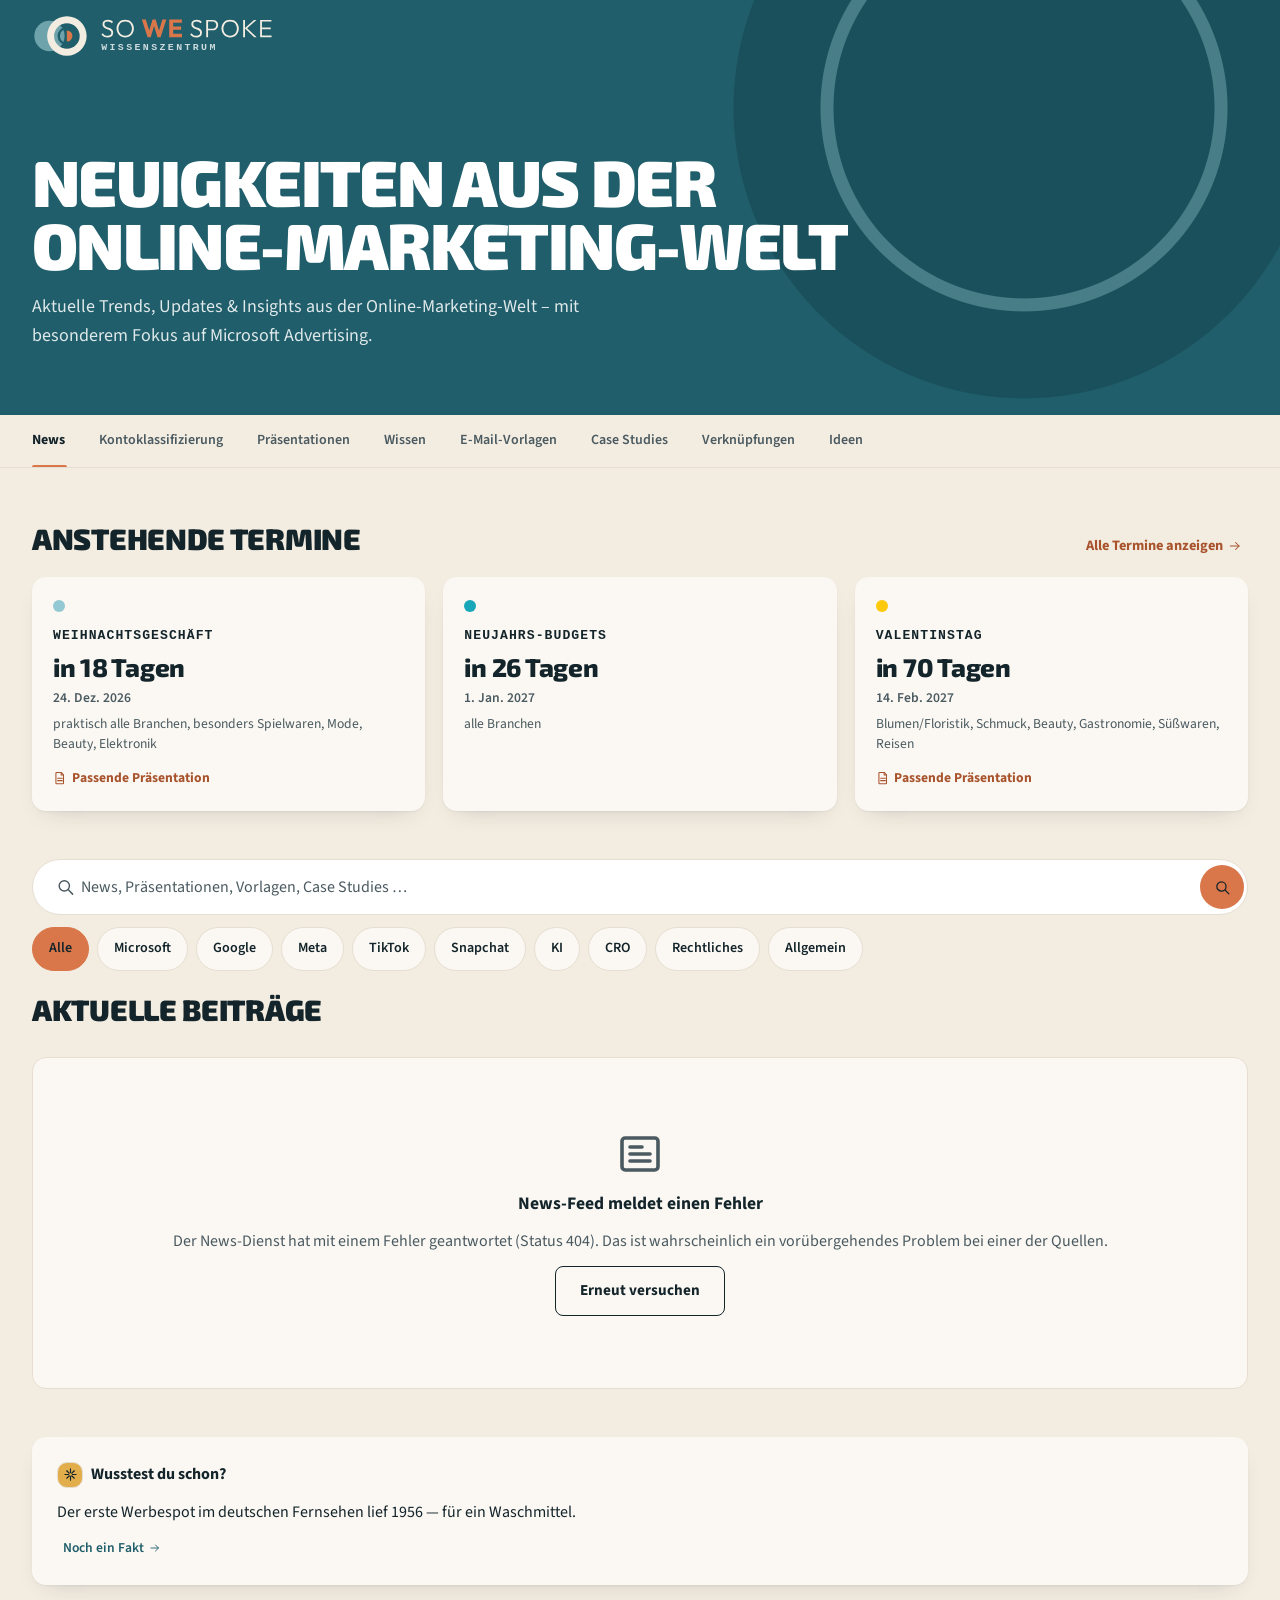
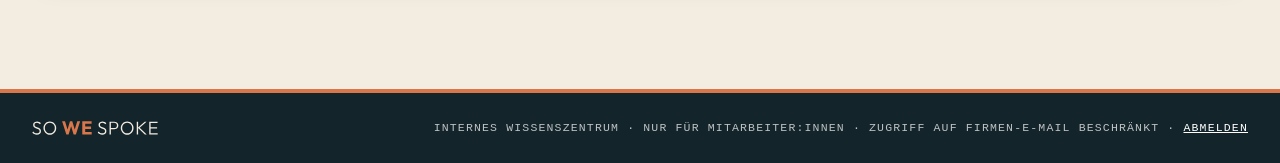
==== commit 356042d0: "Petrol-Band mit Titel auf allen Seiten gleich hoch Co-Authored-By: Claude Opus 5.5 <noreply@anthropi" ====
--- a/index.html
+++ b/index.html
@@ -9,9 +9,9 @@
 <link rel="icon" type="image/svg+xml" href="assets/brand/favicon.svg" />
 <link rel="apple-touch-icon" href="assets/brand/apple-touch-icon.png" />
 <!-- ?v= erzwingt nach jedem Deploy frische CSS/JS-Dateien im Browser (2026-10-06); bei Änderungen hochzählen -->
-<link rel="stylesheet" href="tokens.css?v=20261105-3" />
-<link rel="stylesheet" href="assets/fonts/fonts.css?v=20261105-3" />
-<link rel="stylesheet" href="styles.css?v=20261105-3" />
+<link rel="stylesheet" href="tokens.css?v=20261105-6" />
+<link rel="stylesheet" href="assets/fonts/fonts.css?v=20261105-6" />
+<link rel="stylesheet" href="styles.css?v=20261105-6" />
 </head>
 <body>
 
@@ -76,16 +76,16 @@
      Nur für die Performance-Chart-Karte auf Case-Study-Detailseiten
      gebraucht, deshalb erst kurz vor app.js statt bei den Datendateien. -->
 <script src="assets/vendor/chart.umd.min.js"></script>
-<script src="data.js?v=20261105-3"></script>
-<script src="presentations-data.js?v=20261105-3"></script>
-<script src="case-studies-data.js?v=20261105-3"></script>
-<script src="tickets-data.js?v=20261105-3"></script>
-<script src="microsoft-requests-data.js?v=20261105-3"></script>
-<script src="konditionen-data.js?v=20261105-3"></script>
-<script src="calendar-events.js?v=20261105-3"></script>
-<script src="fun-facts.js?v=20261105-3"></script>
-<script src="kb-guides-data.js?v=20261105-3"></script>
-<script src="icons.js?v=20261105-3"></script>
-<script src="app.js?v=20261105-3"></script>
+<script src="data.js?v=20261105-6"></script>
+<script src="presentations-data.js?v=20261105-6"></script>
+<script src="case-studies-data.js?v=20261105-6"></script>
+<script src="tickets-data.js?v=20261105-6"></script>
+<script src="microsoft-requests-data.js?v=20261105-6"></script>
+<script src="konditionen-data.js?v=20261105-6"></script>
+<script src="calendar-events.js?v=20261105-6"></script>
+<script src="fun-facts.js?v=20261105-6"></script>
+<script src="kb-guides-data.js?v=20261105-6"></script>
+<script src="icons.js?v=20261105-6"></script>
+<script src="app.js?v=20261105-6"></script>
 </body>
 </html>
--- a/styles.css
+++ b/styles.css
@@ -3967,3 +3967,48 @@
 }
 /* Avatar-Kreis mit Orange-Rand */
 .topbar__profile .rail__profile-avatar { border-color: var(--c-tf-orange); }
+
+/* ==========================================================================
+   Geräte-Prüfung (2026-11-05): 17 Seiten × 6 Breiten (360/390/768/1024/
+   1440/1920 px) per Playwright auf Überstand, Tippziele und Schriftgröße.
+   ========================================================================== */
+/* Randlose Menüleiste ohne Scrollleisten-Überstand (--sbw setzt app.js) */
+.view .subnav, .view > .subnav, .detail > .subnav {
+  margin-inline: calc(50% - 50vw + var(--sbw, 0px) / 2);
+}
+/* Überschrift + Zählerpille umbrechen statt über den Rand zu laufen */
+.feed__title { flex-wrap: wrap; row-gap: var(--space-2); }
+/* Ticket-/Nutzungszeilen: Datum darf in die nächste Zeile rutschen */
+.ticket-row__top { flex-wrap: wrap; row-gap: 2px; }
+.ticket-row__meta-label { font-size: 0.72rem; opacity: 1; }
+/* Lücke bei genau 768px (iPad hochkant): die alte Icon-Leisten-Regel gilt bis
+   48rem einschließlich, die Korrektur der waagerechten Leiste nur bis 767px —
+   bei 768px fehlten dadurch die Menü-Beschriftungen komplett. */
+@media (max-width: 48rem) {
+  .rail__nav a, .rail__nav a.rail__nav-group-link, .rail__nav-sub a { width: auto; height: auto; justify-content: flex-start; }
+  .rail__nav-label { display: inline; }
+}
+/* Lange Einzelwörter in Versal-Titeln (z. B. "KONTOKLASSIFIZIERUNG") auf
+   schmalen Bildschirmen trennen statt abschneiden */
+.hero__intro h1, .feed__title, .detail > h1 { hyphens: auto; -webkit-hyphens: auto; overflow-wrap: break-word; }
+@media (max-width: 480px) {
+  .hero__intro h1 { font-size: clamp(1.75rem, 1rem + 4.6vw, 2.3rem); }
+}
+/* Tippziele auf dem Handy mindestens 40px hoch */
+@media (max-width: 767px) {
+  .countdown__toggle, .side-card__expand, .fact-widget__more { min-height: 40px; }
+  .idea-card__delete { width: 40px; height: 40px; }
+}
+
+/* ==========================================================================
+   Gleich hohes Band (2026-11-05, Nutzerin): --stage-min = Mindest-Unterkante
+   des Seitenkopfs je Breite, an der höchsten Hauptseite gemessen (2-zeiliger
+   Titel + 2-zeiliger Text). app.js (syncStage) füllt kürzere Köpfe oben mit
+   --stage-fill auf; Titel/Text stehen dadurch immer direkt über der Leiste.
+   ========================================================================== */
+.shell__main { --stage-min: 279px; }
+@media (max-width: 1023px) { .shell__main { --stage-min: 256px; } }
+@media (max-width: 767px) { .shell__main { --stage-min: 269px; } }
+.hero, .hero--compact, .hero--connected { padding-top: calc(var(--space-5) + var(--stage-fill, 0px)); }
+.detail { padding-top: var(--stage-fill, 0px); }
+.view > .back-link { margin-top: var(--stage-fill, 0px); }
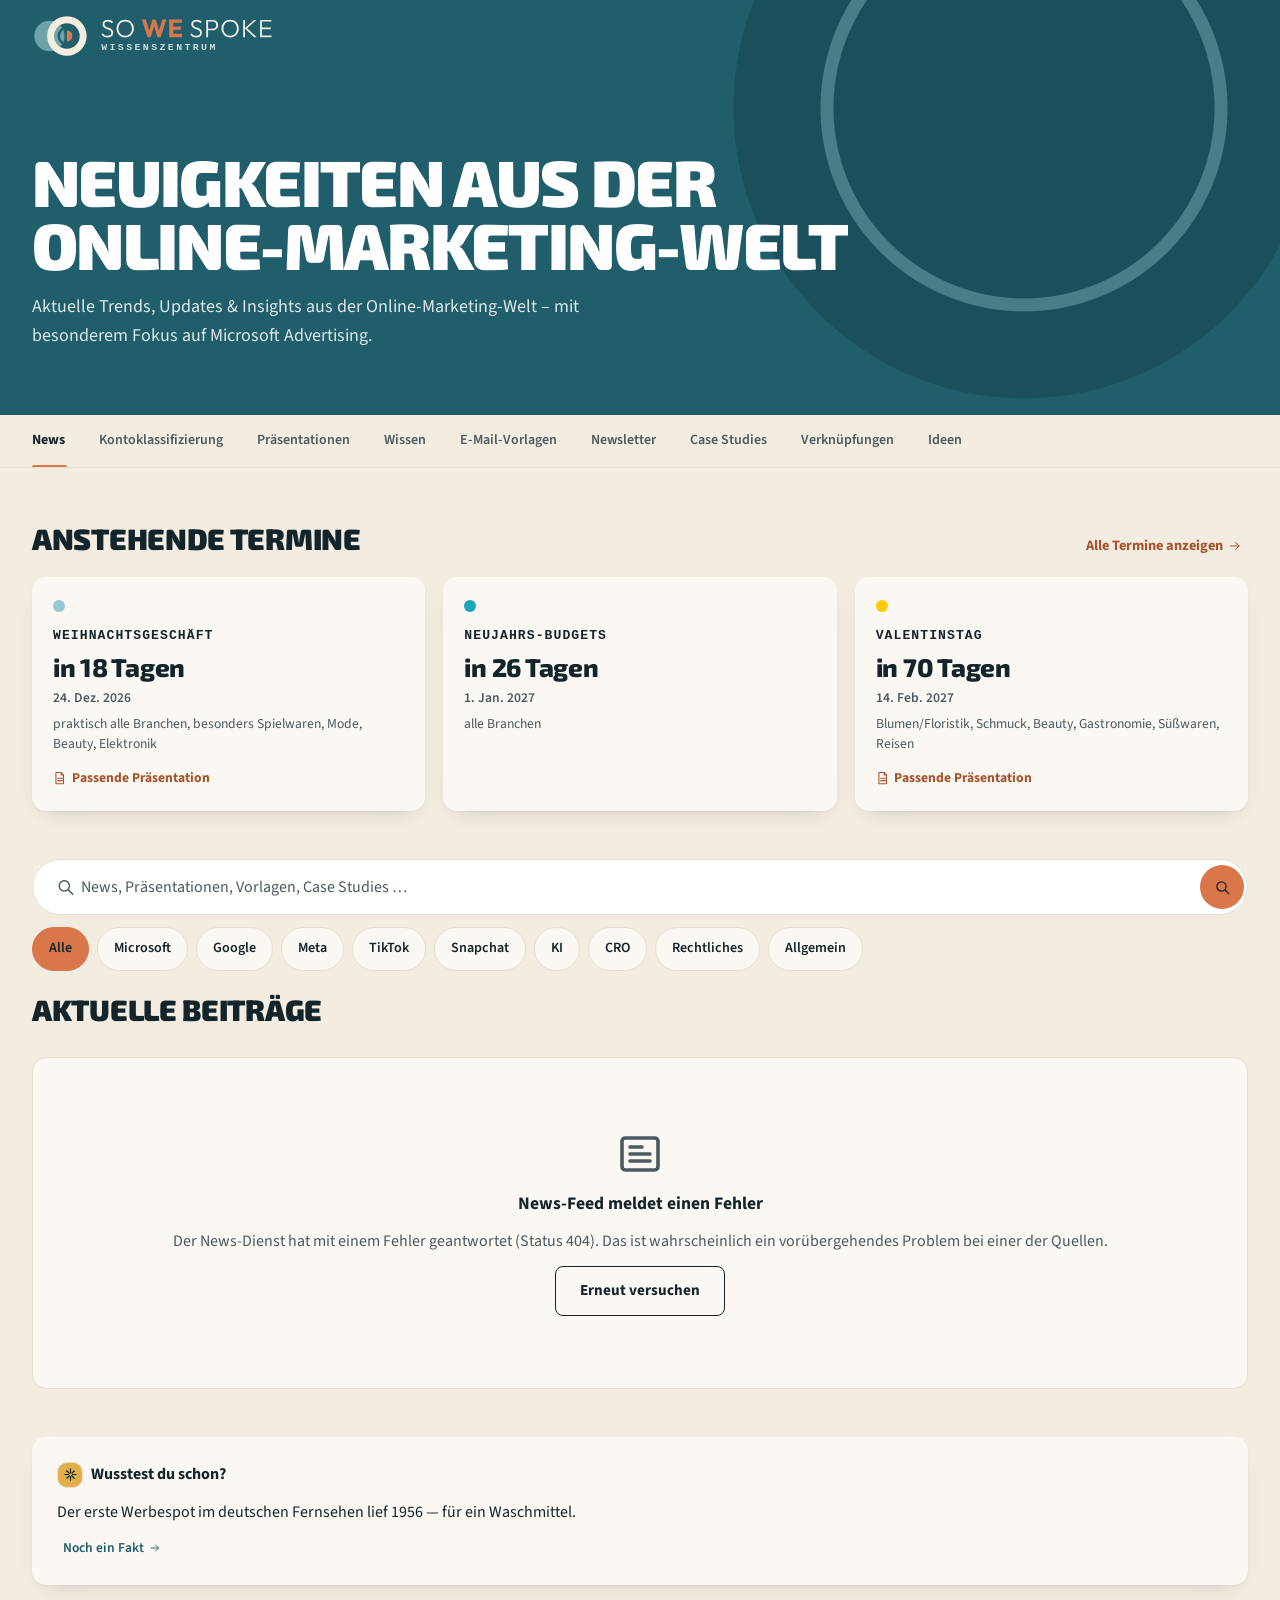
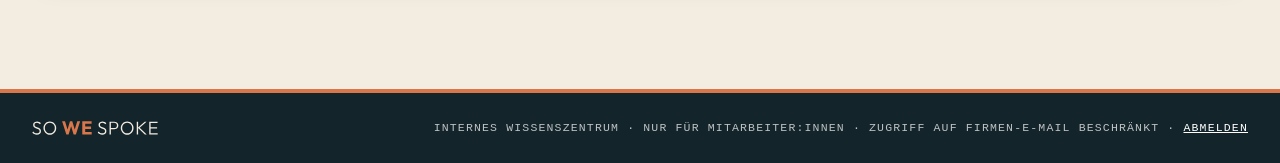
==== commit 412e3271: "Newsletter-Bereich wiederhergestellt (Archiv + naechste Ausgabe), zwei neue Praesentationen Co-Autho" ====
--- a/index.html
+++ b/index.html
@@ -9,9 +9,9 @@
 <link rel="icon" type="image/svg+xml" href="assets/brand/favicon.svg" />
 <link rel="apple-touch-icon" href="assets/brand/apple-touch-icon.png" />
 <!-- ?v= erzwingt nach jedem Deploy frische CSS/JS-Dateien im Browser (2026-10-06); bei Änderungen hochzählen -->
-<link rel="stylesheet" href="tokens.css?v=20261105-6" />
-<link rel="stylesheet" href="assets/fonts/fonts.css?v=20261105-6" />
-<link rel="stylesheet" href="styles.css?v=20261105-6" />
+<link rel="stylesheet" href="tokens.css?v=20261113-1" />
+<link rel="stylesheet" href="assets/fonts/fonts.css?v=20261113-1" />
+<link rel="stylesheet" href="styles.css?v=20261113-1" />
 </head>
 <body>
 
@@ -46,6 +46,7 @@
       <a href="#/praesentationen" data-nav="praesentationen" aria-label="Präsentationen" title="Präsentationen"><span class="rail__nav-icon"></span><span class="rail__nav-label">Präsentationen</span></a>
       <a href="#/anleitungen" data-nav="wissen" aria-label="Wissen" title="Wissen"><span class="rail__nav-icon"></span><span class="rail__nav-label">Wissen</span></a>
       <a href="#/vorlagen" data-nav="vorlagen" aria-label="E-Mail-Vorlagen" title="E-Mail-Vorlagen"><span class="rail__nav-icon"></span><span class="rail__nav-label">E-Mail-Vorlagen</span></a>
+      <a href="#/newsletter" data-nav="newsletter" aria-label="Newsletter" title="Newsletter"><span class="rail__nav-icon"></span><span class="rail__nav-label">Newsletter</span></a>
       <a href="#/case-studies" data-nav="case-studies" aria-label="Case Studies" title="Case Studies"><span class="rail__nav-icon"></span><span class="rail__nav-label">Case Studies</span></a>
       <a href="#/microsoft-ads-kontopruefung" data-nav="microsoft-ads-kontopruefung" aria-label="Verknüpfungen" title="Verknüpfungen"><span class="rail__nav-icon"></span><span class="rail__nav-label">Verknüpfungen</span></a>
       <a href="#/ideen" data-nav="ideen" aria-label="Ideen" title="Ideen"><span class="rail__nav-icon"></span><span class="rail__nav-label">Ideen</span></a>
@@ -76,16 +77,18 @@
      Nur für die Performance-Chart-Karte auf Case-Study-Detailseiten
      gebraucht, deshalb erst kurz vor app.js statt bei den Datendateien. -->
 <script src="assets/vendor/chart.umd.min.js"></script>
-<script src="data.js?v=20261105-6"></script>
-<script src="presentations-data.js?v=20261105-6"></script>
-<script src="case-studies-data.js?v=20261105-6"></script>
-<script src="tickets-data.js?v=20261105-6"></script>
-<script src="microsoft-requests-data.js?v=20261105-6"></script>
-<script src="konditionen-data.js?v=20261105-6"></script>
-<script src="calendar-events.js?v=20261105-6"></script>
-<script src="fun-facts.js?v=20261105-6"></script>
-<script src="kb-guides-data.js?v=20261105-6"></script>
-<script src="icons.js?v=20261105-6"></script>
-<script src="app.js?v=20261105-6"></script>
+<script src="data.js?v=20261113-1"></script>
+<script src="presentations-data.js?v=20261113-1"></script>
+<script src="case-studies-data.js?v=20261113-1"></script>
+<script src="tickets-data.js?v=20261113-1"></script>
+<script src="microsoft-requests-data.js?v=20261113-1"></script>
+<script src="konditionen-data.js?v=20261113-1"></script>
+<script src="newsletters-data.js?v=20261113-1"></script>
+<script src="sws-events-data.js?v=20261113-1"></script>
+<script src="calendar-events.js?v=20261113-1"></script>
+<script src="fun-facts.js?v=20261113-1"></script>
+<script src="kb-guides-data.js?v=20261113-1"></script>
+<script src="icons.js?v=20261113-1"></script>
+<script src="app.js?v=20261113-1"></script>
 </body>
 </html>
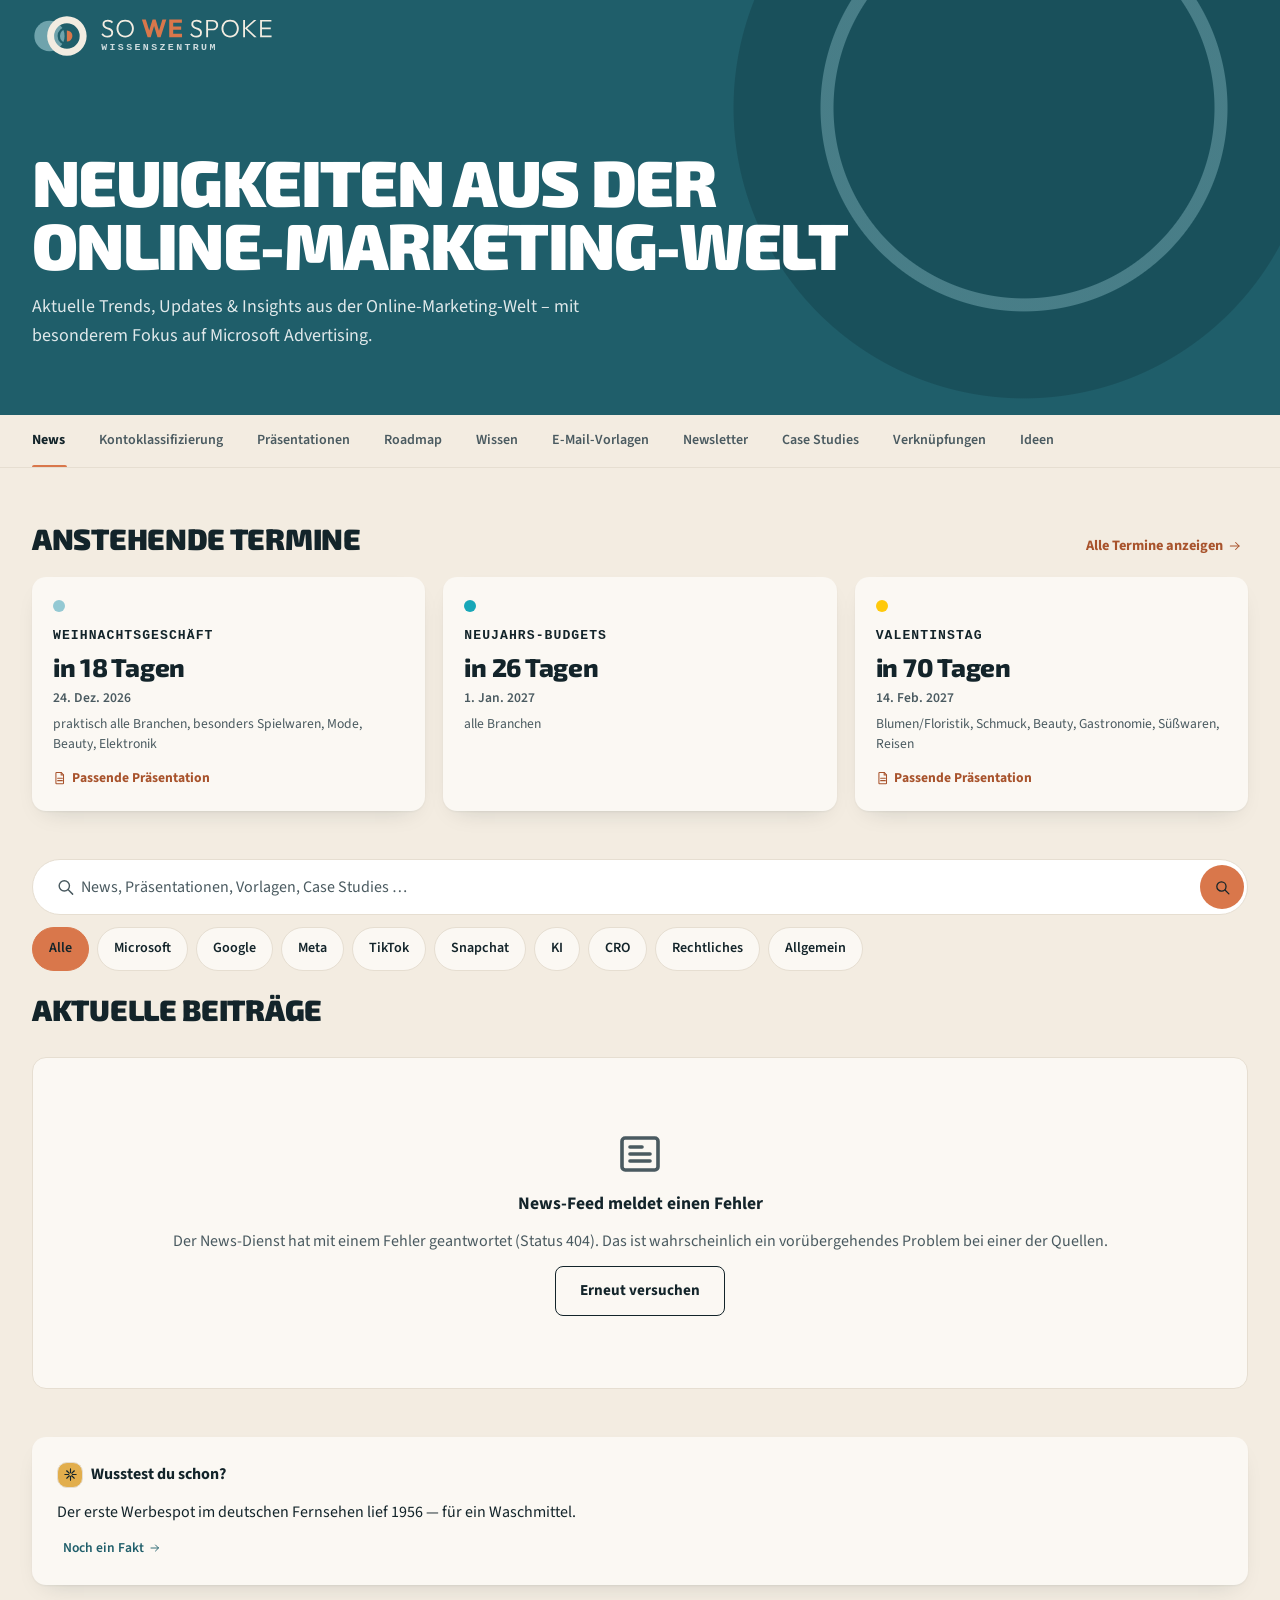
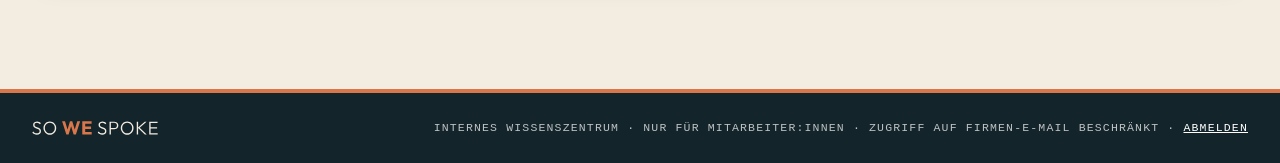
==== commit e967b1ff: "Neue Seite Roadmap: Zeitstrahl und Erklaerungen mit Fokus Deutschland Co-Authored-By: Claude Opus 5." ====
--- a/index.html
+++ b/index.html
@@ -9,9 +9,9 @@
 <link rel="icon" type="image/svg+xml" href="assets/brand/favicon.svg" />
 <link rel="apple-touch-icon" href="assets/brand/apple-touch-icon.png" />
 <!-- ?v= erzwingt nach jedem Deploy frische CSS/JS-Dateien im Browser (2026-10-06); bei Änderungen hochzählen -->
-<link rel="stylesheet" href="tokens.css?v=20261113-1" />
-<link rel="stylesheet" href="assets/fonts/fonts.css?v=20261113-1" />
-<link rel="stylesheet" href="styles.css?v=20261113-1" />
+<link rel="stylesheet" href="tokens.css?v=20261113-2" />
+<link rel="stylesheet" href="assets/fonts/fonts.css?v=20261113-2" />
+<link rel="stylesheet" href="styles.css?v=20261113-2" />
 </head>
 <body>
 
@@ -44,6 +44,7 @@
       <a href="#/" data-nav="news" aria-label="News" title="News"><span class="rail__nav-icon"></span><span class="rail__nav-label">News</span></a>
       <a href="#/kontoklassifizierung" data-nav="konditionen" aria-label="Kontoklassifizierung" title="Kontoklassifizierung"><span class="rail__nav-icon"></span><span class="rail__nav-label">Kontoklassifizierung</span></a>
       <a href="#/praesentationen" data-nav="praesentationen" aria-label="Präsentationen" title="Präsentationen"><span class="rail__nav-icon"></span><span class="rail__nav-label">Präsentationen</span></a>
+      <a href="#/roadmap" data-nav="roadmap" aria-label="Roadmap" title="Roadmap"><span class="rail__nav-icon"></span><span class="rail__nav-label">Roadmap</span></a>
       <a href="#/anleitungen" data-nav="wissen" aria-label="Wissen" title="Wissen"><span class="rail__nav-icon"></span><span class="rail__nav-label">Wissen</span></a>
       <a href="#/vorlagen" data-nav="vorlagen" aria-label="E-Mail-Vorlagen" title="E-Mail-Vorlagen"><span class="rail__nav-icon"></span><span class="rail__nav-label">E-Mail-Vorlagen</span></a>
       <a href="#/newsletter" data-nav="newsletter" aria-label="Newsletter" title="Newsletter"><span class="rail__nav-icon"></span><span class="rail__nav-label">Newsletter</span></a>
@@ -77,18 +78,19 @@
      Nur für die Performance-Chart-Karte auf Case-Study-Detailseiten
      gebraucht, deshalb erst kurz vor app.js statt bei den Datendateien. -->
 <script src="assets/vendor/chart.umd.min.js"></script>
-<script src="data.js?v=20261113-1"></script>
-<script src="presentations-data.js?v=20261113-1"></script>
-<script src="case-studies-data.js?v=20261113-1"></script>
-<script src="tickets-data.js?v=20261113-1"></script>
-<script src="microsoft-requests-data.js?v=20261113-1"></script>
-<script src="konditionen-data.js?v=20261113-1"></script>
-<script src="newsletters-data.js?v=20261113-1"></script>
-<script src="sws-events-data.js?v=20261113-1"></script>
-<script src="calendar-events.js?v=20261113-1"></script>
-<script src="fun-facts.js?v=20261113-1"></script>
-<script src="kb-guides-data.js?v=20261113-1"></script>
-<script src="icons.js?v=20261113-1"></script>
-<script src="app.js?v=20261113-1"></script>
+<script src="data.js?v=20261113-2"></script>
+<script src="presentations-data.js?v=20261113-2"></script>
+<script src="case-studies-data.js?v=20261113-2"></script>
+<script src="tickets-data.js?v=20261113-2"></script>
+<script src="microsoft-requests-data.js?v=20261113-2"></script>
+<script src="konditionen-data.js?v=20261113-2"></script>
+<script src="newsletters-data.js?v=20261113-2"></script>
+<script src="sws-events-data.js?v=20261113-2"></script>
+<script src="roadmap-data.js?v=20261113-2"></script>
+<script src="calendar-events.js?v=20261113-2"></script>
+<script src="fun-facts.js?v=20261113-2"></script>
+<script src="kb-guides-data.js?v=20261113-2"></script>
+<script src="icons.js?v=20261113-2"></script>
+<script src="app.js?v=20261113-2"></script>
 </body>
 </html>
--- a/styles.css
+++ b/styles.css
@@ -4012,3 +4012,171 @@
 .hero, .hero--compact, .hero--connected { padding-top: calc(var(--space-5) + var(--stage-fill, 0px)); }
 .detail { padding-top: var(--stage-fill, 0px); }
 .view > .back-link { margin-top: var(--stage-fill, 0px); }
+
+/* ==========================================================================
+   Roadmap (2026-11-13): Zeitstrahl + Erklärkarten, Farbe = Status für DE
+   (Petrol = nutzbar, Orange = Rollout/Pilot, Grau = nicht in DE).
+   ========================================================================== */
+.rm-chart-card {
+  background: var(--c-tf-card);
+  border-radius: var(--radius);
+  box-shadow: var(--card-shadow);
+  padding: 22px 22px 14px;
+  margin-bottom: var(--space-5);
+}
+.rm-chart-card__head { display: flex; flex-wrap: wrap; align-items: baseline; justify-content: space-between; gap: var(--space-3) var(--space-5); margin-bottom: var(--space-3); }
+.rm-chart-card__head .feed__title { margin-bottom: 0; }
+.rm-legend { display: flex; flex-wrap: wrap; gap: 6px 18px; font-size: 0.85rem; color: var(--c-tf-ink-60); }
+.rm-legend li { display: inline-flex; align-items: center; gap: 7px; }
+.rm-legend__dot { width: 12px; height: 12px; border-radius: 50%; }
+.rm-legend__dot--ja { background: var(--c-tf-petrol); }
+.rm-legend__dot--bald { background: var(--c-tf-orange); }
+.rm-legend__dot--nein { background: transparent; border: 2px solid var(--c-tf-ink-60); }
+.rm-legend__dot--change { background: transparent; border: 2px dashed var(--c-tf-ink); border-radius: 3px; }
+.rm-chart { overflow-x: auto; scrollbar-width: thin; }
+.rm-chart__inner { min-width: 980px; }
+.rm-axis, .rm-lane { display: grid; grid-template-columns: 170px 1fr; column-gap: 14px; }
+.rm-axis__months { display: grid; grid-template-columns: repeat(9, 1fr); border-bottom: 1px solid var(--c-tf-line); }
+.rm-axis__months span {
+  padding: 0 0 8px 6px;
+  border-left: 1px solid var(--c-tf-line);
+  font-family: var(--font-mono);
+  font-size: 0.72rem;
+  letter-spacing: 0.08em;
+  text-transform: uppercase;
+  color: var(--c-tf-ink-60);
+}
+.rm-lanes { position: relative; }
+.rm-lane { border-bottom: 1px solid var(--c-tf-line); padding: 10px 0; }
+.rm-lane__label { display: flex; flex-direction: column; gap: 2px; padding-top: 4px; }
+.rm-lane__label strong { font-family: var(--font-display); font-weight: 800; font-size: 0.95rem; line-height: 1.15; }
+.rm-lane__label span { font-family: var(--font-mono); font-size: 0.64rem; letter-spacing: 0.06em; text-transform: uppercase; color: var(--c-tf-ink-60); }
+.rm-lane__track {
+  position: relative;
+  min-height: 34px;
+  background-image: repeating-linear-gradient(to right, var(--c-tf-line) 0 1px, transparent 1px calc(100% / 9));
+}
+.rm-pill {
+  position: absolute;
+  display: inline-flex;
+  align-items: center;
+  gap: 6px;
+  max-width: 270px;
+  height: 28px;
+  padding: 0 10px 0 4px;
+  margin-left: -9px;
+  border-radius: 999px;
+  border: 1.5px solid transparent;
+  font-size: 0.78rem;
+  font-weight: 700;
+  line-height: 1;
+  white-space: nowrap;
+  overflow: hidden;
+  text-overflow: ellipsis;
+  cursor: pointer;
+  transition: transform 150ms ease, box-shadow 150ms ease;
+}
+.rm-pill:hover, .rm-pill:focus-visible { transform: translateY(-1px); box-shadow: var(--card-shadow-hover); z-index: 2; }
+.rm-pill__dot { flex: none; width: 14px; height: 14px; border-radius: 50%; background: white; }
+.rm-pill--ja { background: var(--c-tf-petrol); color: white; }
+.rm-pill--bald { background: var(--c-tf-orange); color: var(--c-tf-ink); }
+.rm-pill--bald .rm-pill__dot { background: var(--c-tf-card); }
+.rm-pill--nein { background: var(--c-tf-card); color: var(--c-tf-ink-60); border-color: var(--c-tf-ink-60); }
+.rm-pill--nein .rm-pill__dot { background: transparent; border: 2px solid var(--c-tf-ink-60); }
+.rm-pill--change { border-style: dashed; border-color: var(--c-tf-ink); }
+.rm-today {
+  position: absolute;
+  top: 0;
+  bottom: 0;
+  left: calc(170px + 14px + (100% - 184px) * var(--today) / 100);
+  width: 2px;
+  background: var(--c-tf-orange-ink);
+  pointer-events: none;
+}
+.rm-today span {
+  position: absolute;
+  top: -1px;
+  left: 4px;
+  padding: 2px 6px;
+  border-radius: 4px;
+  background: var(--c-tf-orange-ink);
+  color: white;
+  font-family: var(--font-mono);
+  font-size: 0.62rem;
+  letter-spacing: 0.1em;
+  text-transform: uppercase;
+}
+.rm-chart-card__note { margin-top: var(--space-3); font-size: 0.82rem; color: var(--c-tf-ink-60); }
+/* Bereichsnamen bleiben beim seitlichen Wischen stehen, Heute-Linie hinter den Pillen */
+.rm-lane__label { position: sticky; left: 0; z-index: 3; background: var(--c-tf-card); }
+.rm-pill { z-index: 1; }
+.rm-today { z-index: 0; }
+@media (max-width: 767px) {
+  .rm-chart__inner { min-width: 900px; }
+  .rm-axis, .rm-lane { grid-template-columns: 118px 1fr; column-gap: 10px; }
+  .rm-today { left: calc(118px + 10px + (100% - 128px) * var(--today) / 100); }
+  .rm-lane__label strong { font-size: 0.86rem; }
+  .rm-lane__label span { display: none; }
+}
+
+.rm-notice {
+  margin-bottom: var(--space-7);
+  padding: 14px 18px;
+  border-radius: var(--radius);
+  background: var(--c-tf-orange-tint);
+  border-left: 5px solid var(--c-tf-orange);
+  line-height: 1.55;
+}
+.rm-notice strong { color: var(--c-tf-orange-ink); }
+
+.rm-group { margin-bottom: var(--space-7); }
+.rm-cards { display: grid; gap: 18px; grid-template-columns: repeat(auto-fill, minmax(19rem, 1fr)); }
+.rm-card {
+  position: relative;
+  display: flex;
+  flex-direction: column;
+  gap: 8px;
+  padding: 20px 20px 16px;
+  background: var(--c-tf-card);
+  border-radius: var(--radius);
+  box-shadow: var(--card-shadow);
+  border-top: 4px solid var(--c-tf-petrol);
+  line-height: 1.5;
+  scroll-margin-top: calc(var(--subnav-h) + 24px);
+}
+.rm-card--bald { border-top-color: var(--c-tf-orange); }
+.rm-card--nein { border-top-color: var(--c-tf-ink-60); }
+.rm-card.is-flash { animation: rm-flash 1.6s ease; }
+@keyframes rm-flash { 0%, 40% { box-shadow: 0 0 0 4px var(--c-tf-orange), var(--card-shadow); } 100% { box-shadow: var(--card-shadow); } }
+.rm-card__head { display: flex; flex-wrap: wrap; gap: 6px; }
+.rm-card h3 { font-family: var(--font-display); font-weight: 800; font-size: 1.12rem; line-height: 1.25; }
+.rm-card .rm-card__status { font-family: var(--font-mono); font-size: 0.74rem; letter-spacing: 0.04em; color: var(--c-tf-ink-60); }
+.rm-card p { margin: 0; font-size: 0.95rem; }
+.rm-card__de { padding: 8px 10px; border-radius: 8px; background: var(--c-tf-petrol-tint); font-size: 0.9rem !important; }
+.rm-card__de--warn { background: var(--c-tf-orange-tint); }
+.rm-card__de--warn strong { color: var(--c-tf-orange-ink); }
+.rm-card__why { color: var(--c-tf-ink-60); }
+.rm-card__why strong { color: var(--c-tf-ink); }
+.rm-card__src { margin-top: auto; padding-top: 8px; border-top: 1px dashed var(--c-tf-line); display: flex; flex-direction: column; gap: 3px; }
+.rm-card__src a { font-size: 0.82rem; font-weight: 600; color: var(--c-tf-orange-ink); }
+.rm-badge, .rm-tag {
+  display: inline-flex;
+  align-items: center;
+  padding: 3px 9px;
+  border-radius: 999px;
+  font-family: var(--font-mono);
+  font-size: 0.68rem;
+  font-weight: 700;
+  letter-spacing: 0.08em;
+  text-transform: uppercase;
+}
+.rm-badge--ja { background: var(--c-tf-petrol); color: white; }
+.rm-badge--bald { background: var(--c-tf-orange); color: var(--c-tf-ink); }
+.rm-badge--nein { background: transparent; color: var(--c-tf-ink-60); border: 1.5px solid var(--c-tf-ink-60); }
+.rm-tag { background: var(--c-tf-petrol-tint); color: var(--c-tf-petrol); }
+.rm-tag--change { background: var(--c-tf-ink); color: white; }
+.rm-sources { margin-top: var(--space-5); font-size: 0.85rem; color: var(--c-tf-ink-60); max-width: 90ch; }
+@media (max-width: 767px) {
+  .rm-chart-card { padding: 18px 14px 12px; }
+  .rm-cards { grid-template-columns: 1fr; }
+}
